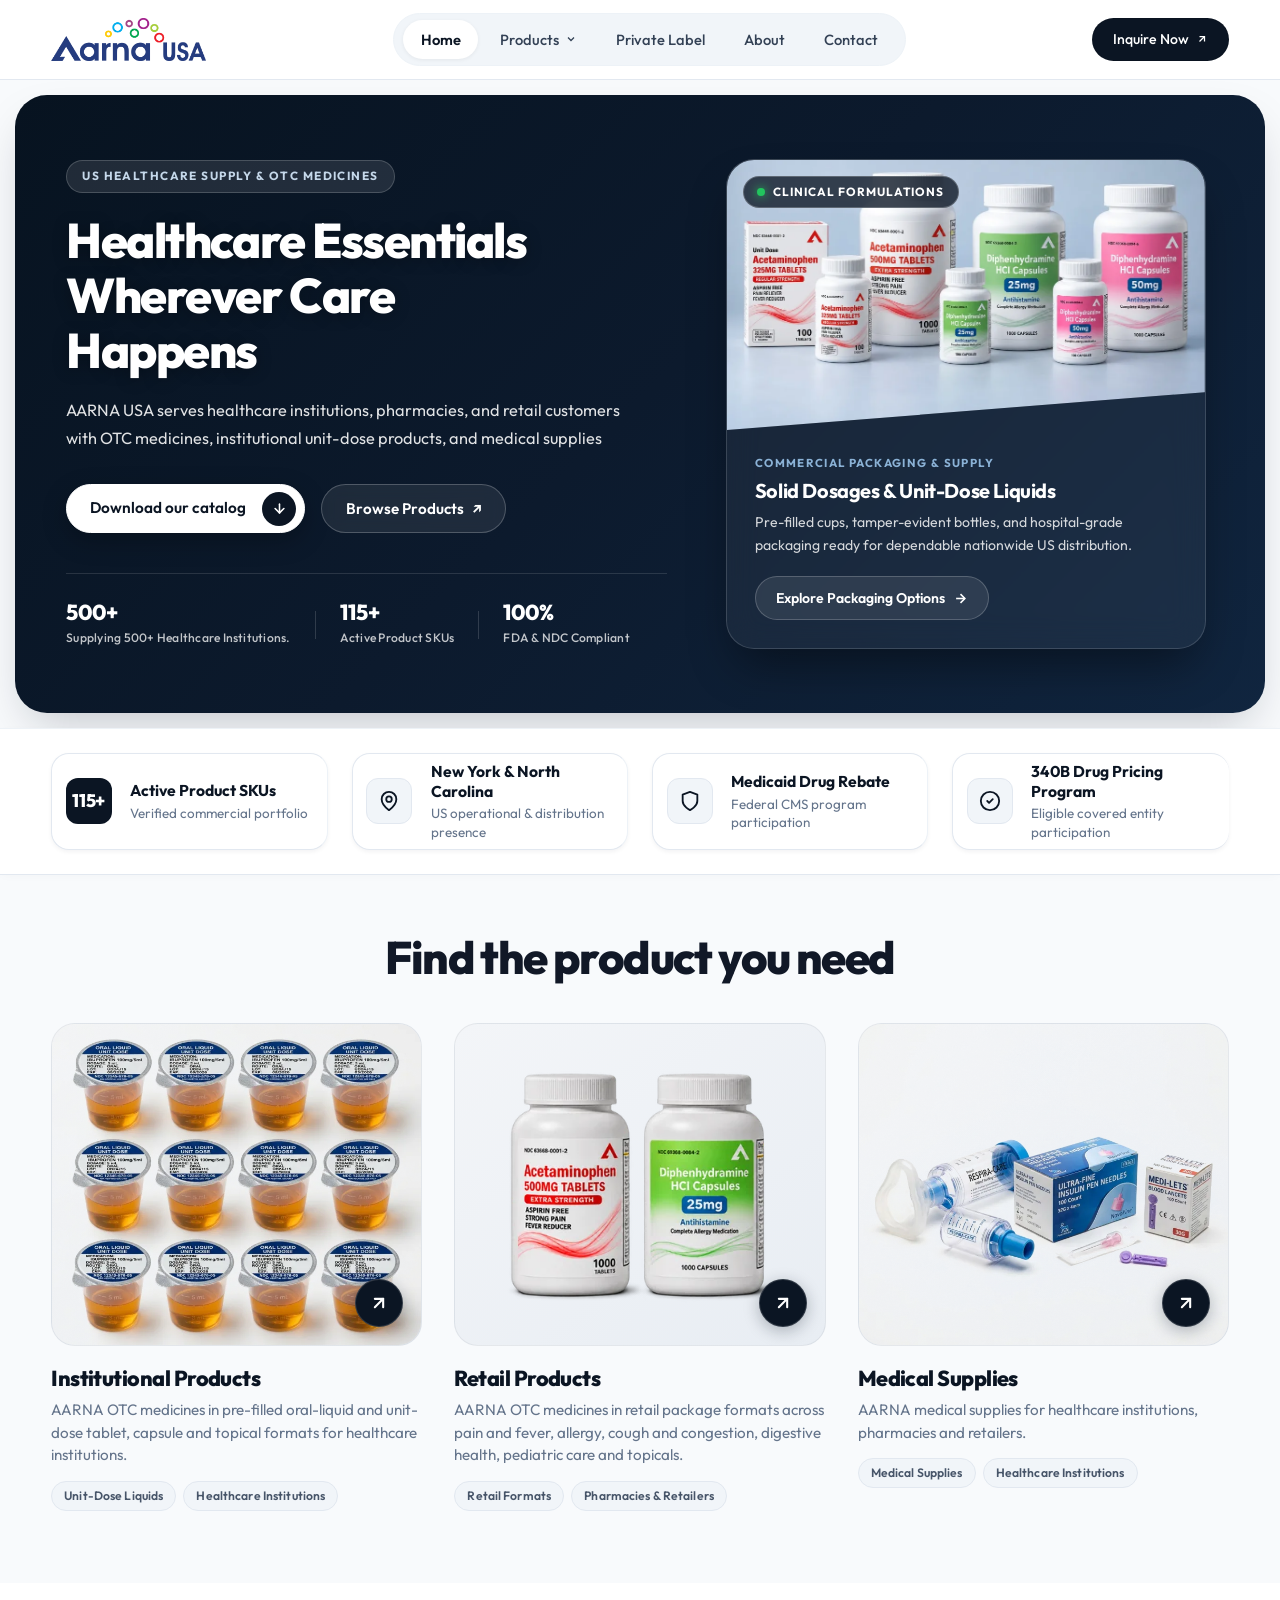
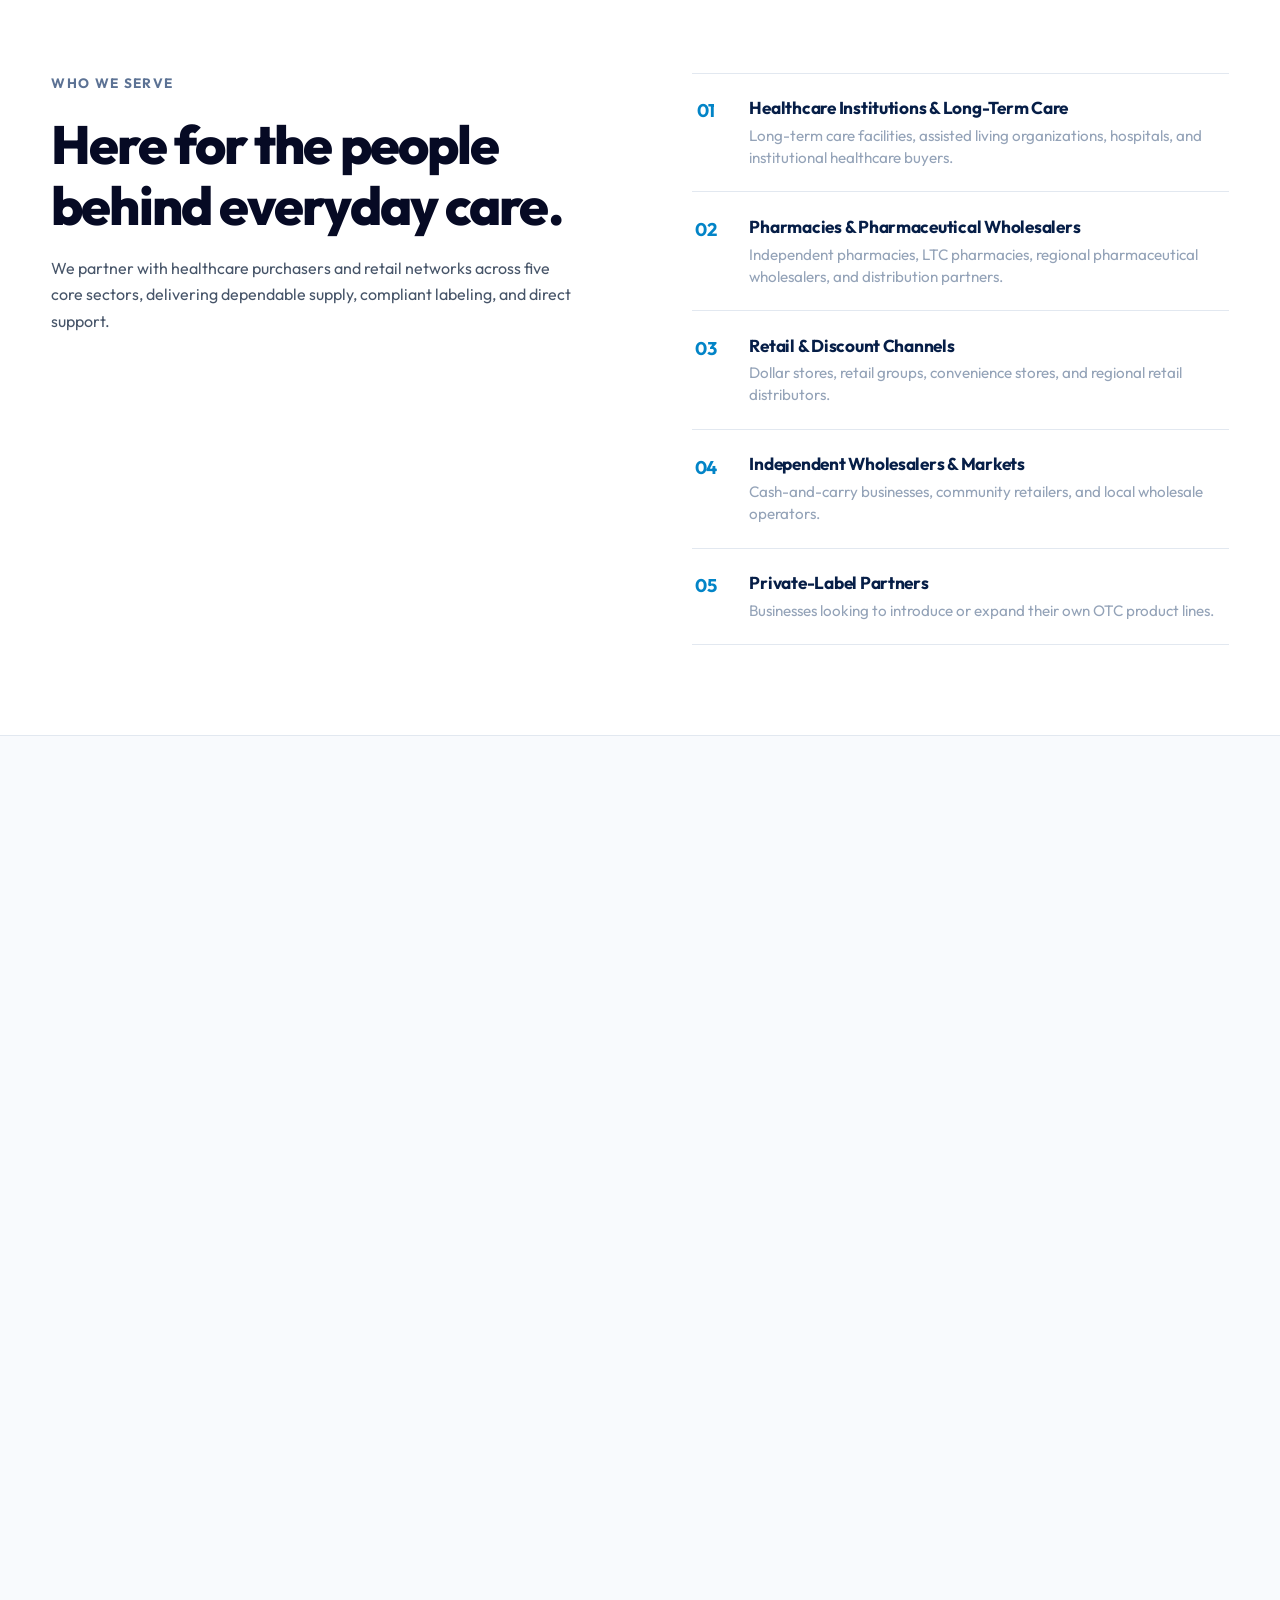
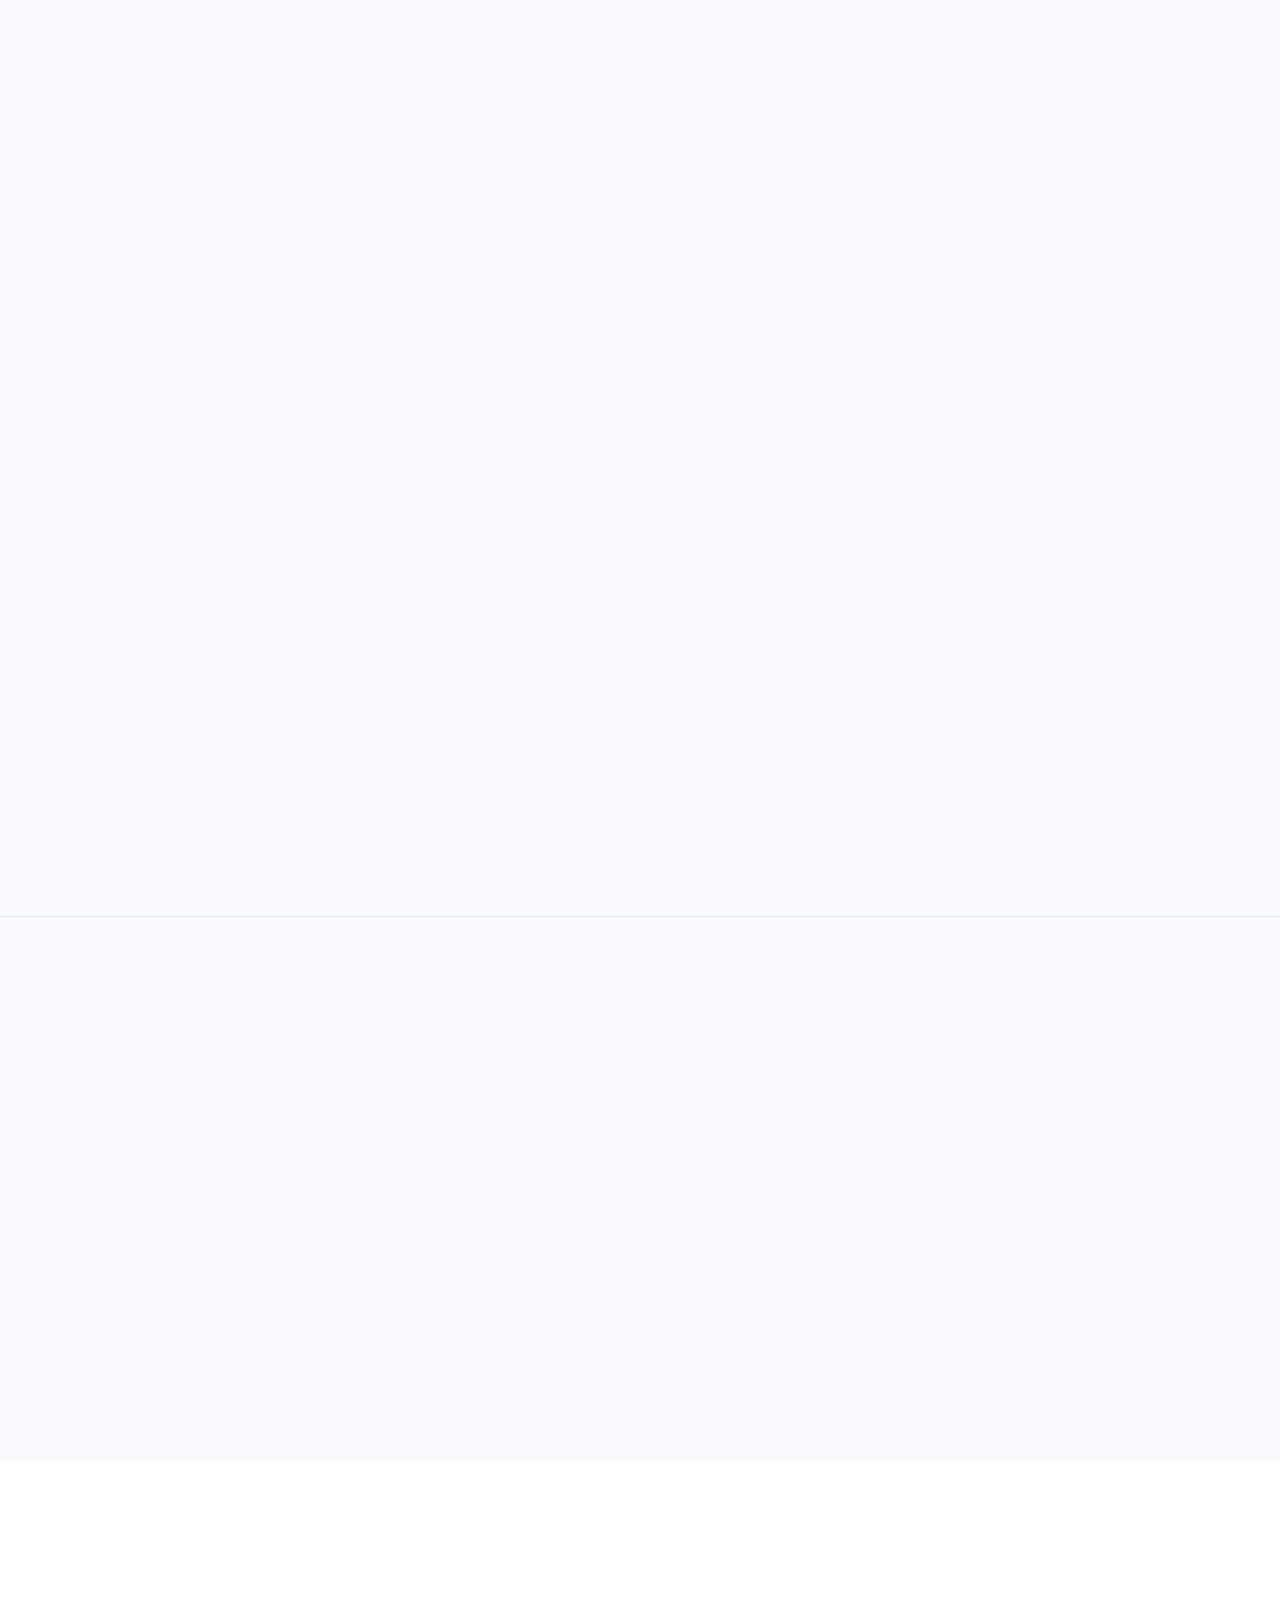
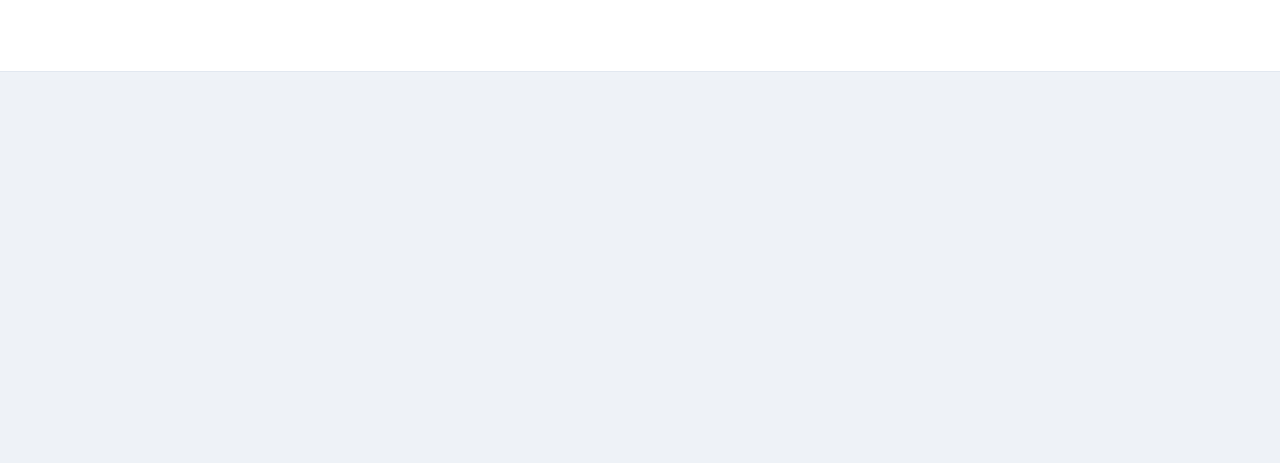
==== index.html @ 0a8e0d79 "feat: implement 2-column split hero with angled showcase card from sketch" ====
<!DOCTYPE html>
<html lang="en">

<head>
  <meta charset="UTF-8">
  <meta name="viewport" content="width=device-width, initial-scale=1.0">
  <meta name="google-site-verification" content="D4swdKigGLlGfDOEiJ1svliiiV5NtO3Yn47KmAXDhrs">
  <title>AARNA USA | OTC Medicines, Unit-Dose &amp; Medical Supplies</title>
  <meta name="description"
    content="AARNA USA supplies high-quality OTC medicines, institutional unit-dose products, and medical supplies to healthcare institutions, pharmacies, and retailers nationwide.">
  <link rel="canonical" href="https://www.aarnaus.com/">

  <!-- Open Graph / Social Sharing -->
  <meta property="og:type" content="website">
  <meta property="og:url" content="https://www.aarnaus.com/">
  <meta property="og:site_name" content="AARNA USA">
  <meta property="og:title" content="AARNA USA | OTC Medicines, Unit-Dose &amp; Medical Supplies">
  <meta property="og:description"
    content="AARNA USA supplies high-quality OTC medicines, institutional unit-dose products, and medical supplies to healthcare institutions, pharmacies, and retailers nationwide.">
  <meta property="og:image" content="https://www.aarnaus.com/assets/images/hero-tablets-bg.webp">

  <!-- Twitter Card -->
  <meta name="twitter:card" content="summary_large_image">
  <meta name="twitter:url" content="https://www.aarnaus.com/">
  <meta name="twitter:title" content="AARNA USA | OTC Medicines, Unit-Dose &amp; Medical Supplies">
  <meta name="twitter:description"
    content="AARNA USA supplies high-quality OTC medicines, institutional unit-dose products, and medical supplies to healthcare institutions, pharmacies, and retailers nationwide.">
  <meta name="twitter:image" content="https://www.aarnaus.com/assets/images/hero-tablets-bg.webp">

  <link rel="icon" type="image/png" href="assets/logos/aarna-logo-clean.png">

  <!-- Font Preconnections (Eliminates CSS @import waterfall) -->
  <link rel="preconnect" href="https://fonts.googleapis.com">
  <link rel="preconnect" href="https://fonts.gstatic.com" crossorigin>
  <link href="https://fonts.googleapis.com/css2?family=Outfit:wght@300;400;500;600;700;800&display=swap"
    rel="stylesheet">

  <link rel="preload" as="image" href="assets/images/hero-tablets-bg.webp" fetchpriority="high">
  <link rel="preload" as="image" href="assets/logos/aarna-logo-custom.webp" fetchpriority="high">
  <link rel="stylesheet" href="css/styles.css?v=4.4">

  <!-- Schema.org Organization & WebSite Structured Data -->
  <script type="application/ld+json">
  {
    "@context": "https://schema.org",
    "@graph": [
      {
        "@type": ["Organization", "MedicalBusiness"],
        "@id": "https://www.aarnaus.com/#organization",
        "name": "AARNA USA",
        "url": "https://www.aarnaus.com/",
        "logo": {
          "@type": "ImageObject",
          "url": "https://www.aarnaus.com/assets/logos/aarna-logo-custom.webp",
          "width": 130,
          "height": 44
        },
        "image": "https://www.aarnaus.com/assets/images/hero-tablets-bg.webp",
        "description": "AARNA USA supplies OTC medicines, institutional unit-dose products, and medical supplies to pharmacies, hospitals, and distributors nationwide.",
        "address": {
          "@type": "PostalAddress",
          "streetAddress": "2080 Enterprise Dr NE",
          "addressLocality": "Leland",
          "addressRegion": "NC",
          "postalCode": "28451",
          "addressCountry": "US"
        },
        "telephone": "+1-866-906-6239",
        "email": "info@aarnaus.com",
        "priceRange": "$$"
      },
      {
        "@type": "WebSite",
        "@id": "https://www.aarnaus.com/#website",
        "url": "https://www.aarnaus.com/",
        "name": "AARNA USA",
        "publisher": {
          "@id": "https://www.aarnaus.com/#organization"
        }
      }
    ]
  }
  </script>
</head>

<body>

  <!-- SITE HEADER -->
  <header class="site-header" id="site-header">
    <div class="container header-container">
      <a href="index.html" class="brand-logo" aria-label="AARNA USA Homepage">
        <img src="assets/logos/aarna-logo-custom.webp" data-cms-media="logo_main" alt="AARNA USA Logo" width="130"
          height="44">
      </a>

      <!-- Desktop Navigation -->
      <nav class="main-nav" aria-label="Main Navigation">
        <div class="nav-pill-group">
          <a href="index.html" class="nav-link active">Home</a>

          <div class="nav-dropdown-item">
            <button class="nav-link nav-dropdown-trigger" aria-haspopup="true" aria-expanded="false">
              Products
              <svg width="12" height="12" viewBox="0 0 24 24" fill="none" stroke="currentColor" stroke-width="2.5">
                <polyline points="6 9 12 15 18 9"></polyline>
              </svg>
            </button>
            <div class="nav-dropdown-menu" role="menu">
              <a href="institutional-products.html" class="dropdown-link" role="menuitem">
                <span class="dropdown-title">Institutional Products</span>
                <span class="dropdown-desc">Unit-dose oral liquids, tablets &amp; topicals</span>
              </a>
              <a href="retail-products.html" class="dropdown-link" role="menuitem">
                <span class="dropdown-title">Retail Products</span>
                <span class="dropdown-desc">OTC medicines in retail packaging</span>
              </a>
              <a href="medical-devices.html" class="dropdown-link" role="menuitem">
                <span class="dropdown-title">Medical Supplies</span>
                <span class="dropdown-desc">Spacers, needles, lancets &amp; supplies</span>
              </a>
            </div>
          </div>

          <a href="index.html#private-label-section" class="nav-link">Private Label</a>
          <a href="about.html" class="nav-link">About</a>
          <a href="contact.html" class="nav-link">Contact</a>
        </div>
      </nav>

      <!-- Header Action CTA Pill -->
      <div class="header-action-group">
        <a href="contact.html" class="btn-header-pill">
          Inquire Now
          <svg width="12" height="12" viewBox="0 0 24 24" fill="none" stroke="currentColor" stroke-width="2.5">
            <line x1="7" y1="17" x2="17" y2="7"></line>
            <polyline points="7 7 17 7 17 17"></polyline>
          </svg>
        </a>
      </div>

      <!-- Mobile Hamburger Toggle -->
      <button class="mobile-nav-toggle" aria-label="Toggle navigation menu" aria-expanded="false">
        <span class="hamburger-line"></span>
        <span class="hamburger-line"></span>
        <span class="hamburger-line"></span>
      </button>
    </div>
  </header>

  <!-- MOBILE NAVIGATION DRAWER -->
  <div class="mobile-drawer" id="mobile-drawer" aria-hidden="true">
    <div class="mobile-drawer-content">
      <a href="index.html" class="mobile-drawer-link active">Home</a>
      <a href="institutional-products.html" class="mobile-drawer-link">Institutional Products</a>
      <a href="retail-products.html" class="mobile-drawer-link">Retail Products</a>
      <a href="medical-devices.html" class="mobile-drawer-link">Medical Supplies</a>
      <a href="index.html#private-label-section" class="mobile-drawer-link">Private Label</a>
      <a href="about.html" class="mobile-drawer-link">About</a>
      <a href="contact.html" class="mobile-drawer-link">Contact</a>

      <div style="margin-top: 1.5rem; padding-top: 1rem; border-top: 1px solid var(--color-border);">
        <button class="btn btn-primary trigger-catalog-download" style="width: 100%;">
          Download Our Catalog
          <svg width="16" height="16" viewBox="0 0 24 24" fill="none" stroke="currentColor" stroke-width="2.5">
            <path d="M21 15v4a2 2 0 0 1-2 2H5a2 2 0 0 1-2-2v-4"></path>
            <polyline points="7 10 12 15 17 10"></polyline>
            <line x1="12" y1="15" x2="12" y2="3"></line>
          </svg>
        </button>
      </div>
    </div>
  </div>

  <main>
    <!-- HERO SECTION (2-Column Split Design with Angled Visual Showcase) -->
    <section class="hero-split-section" aria-labelledby="hero-heading">
      <div class="hero-split-frame">
        <div class="hero-split-grid">

          <!-- Left Column: Content & Actions -->
          <div class="hero-split-content">
            <span class="hero-eyebrow-pill">US HEALTHCARE SUPPLY &amp; OTC MEDICINES</span>

            <h1 id="hero-heading" class="hero-split-title" data-cms-key="hero_home_title">
              Healthcare Essentials<br>Wherever Care Happens
            </h1>

            <p class="hero-split-desc" data-cms-key="hero_home_desc">
              AARNA USA serves healthcare institutions, pharmacies, and retail customers with OTC medicines, institutional
              unit-dose products, and medical supplies.
            </p>

            <div class="hero-split-actions">
              <button class="hero-cta-primary trigger-catalog-download" id="hero-catalog-btn">
                <span data-cms-key="hero_catalog_btn">Download our catalog</span>
                <span class="btn-circle-badge" aria-hidden="true">
                  <svg width="15" height="15" viewBox="0 0 24 24" fill="none" stroke="currentColor" stroke-width="2.5"
                    stroke-linecap="round" stroke-linejoin="round">
                    <line x1="12" y1="5" x2="12" y2="19"></line>
                    <polyline points="19 12 12 19 5 12"></polyline>
                  </svg>
                </span>
              </button>
              <a href="#products-showcase" class="hero-cta-secondary">
                <span>Browse Products</span>
                <span class="arrow-up" aria-hidden="true">↗</span>
              </a>
            </div>

            <!-- Operational Credentials & Social Proof -->
            <div class="hero-split-credentials">
              <div class="hero-cred-item">
                <span class="hero-cred-val">500+</span>
                <span class="hero-cred-lbl" data-cms-key="hero_proof_line1">Healthcare Institutions</span>
              </div>
              <div class="hero-cred-divider" aria-hidden="true"></div>
              <div class="hero-cred-item">
                <span class="hero-cred-val">115+</span>
                <span class="hero-cred-lbl">Active Product SKUs</span>
              </div>
              <div class="hero-cred-divider" aria-hidden="true"></div>
              <div class="hero-cred-item">
                <span class="hero-cred-val">100%</span>
                <span class="hero-cred-lbl">FDA &amp; NDC Compliant</span>
              </div>
            </div>
          </div>

          <!-- Right Column: Angled Hero Image Showcase Card -->
          <div class="hero-split-media-col">
            <div class="hero-angled-card">
              <!-- Top Image with Diagonal Cut -->
              <div class="hero-angled-image-wrap">
                <img src="assets/images/bottles-solid-dosage.webp"
                  alt="AARNA OTC Medicines, Solid Dosage Bottles and Institutional Packaging"
                  class="hero-angled-img"
                  width="640" height="420"
                  loading="eager" decoding="async">
                <div class="hero-angled-badge">
                  <span class="hero-pulse-dot" aria-hidden="true"></span>
                  <span>Clinical Formulations</span>
                </div>
              </div>

              <!-- Bottom Content of the Angled Card -->
              <div class="hero-angled-card-bottom">
                <div class="hero-angled-info">
                  <span class="hero-angled-subtag">COMMERCIAL PACKAGING &amp; SUPPLY</span>
                  <h3 class="hero-angled-heading">Solid Dosages &amp; Unit-Dose Liquids</h3>
                  <p class="hero-angled-caption">
                    Pre-filled cups, tamper-evident bottles, and hospital-grade packaging ready for dependable nationwide US distribution.
                  </p>
                </div>
                <div class="hero-angled-footer">
                  <a href="#private-label-section" class="hero-angled-link">
                    <span>Explore Packaging Options</span>
                    <svg width="15" height="15" viewBox="0 0 24 24" fill="none" stroke="currentColor" stroke-width="2.5"><line x1="5" y1="12" x2="19" y2="12"></line><polyline points="12 5 19 12 12 19"></polyline></svg>
                  </a>
                </div>
              </div>
            </div>
          </div>

        </div>
      </div>
    </section>

    <!-- SECTION: HIGHLIGHTS STRIP (Verified Operational Credentials & US Presence) -->
    <section class="highlights-strip-section" aria-label="Key Operational Highlights">
      <div class="container highlights-container">
        <div class="highlights-strip-grid">

          <div class="highlight-item">
            <div class="highlight-item-badge">
              <span class="highlight-stat-num">115+</span>
            </div>
            <div class="highlight-item-content">
              <span class="highlight-title">Active Product SKUs</span>
              <span class="highlight-desc">Verified commercial portfolio</span>
            </div>
          </div>

          <div class="highlight-item">
            <div class="highlight-item-icon" aria-hidden="true">
              <svg width="22" height="22" viewBox="0 0 24 24" fill="none" stroke="currentColor" stroke-width="2"
                stroke-linecap="round" stroke-linejoin="round">
                <path d="M20 10c0 6-8 12-8 12s-8-6-8-12a8 8 0 0 1 16 0Z"></path>
                <circle cx="12" cy="10" r="3"></circle>
              </svg>
            </div>
            <div class="highlight-item-content">
              <span class="highlight-title">New York &amp; North Carolina</span>
              <span class="highlight-desc">US operational &amp; distribution presence</span>
            </div>
          </div>

          <div class="highlight-item">
            <div class="highlight-item-icon" aria-hidden="true">
              <svg width="22" height="22" viewBox="0 0 24 24" fill="none" stroke="currentColor" stroke-width="2"
                stroke-linecap="round" stroke-linejoin="round">
                <path d="M12 22s8-4 8-10V5l-8-3-8 3v7c0 6 8 10 8 10z"></path>
              </svg>
            </div>
            <div class="highlight-item-content">
              <span class="highlight-title">Medicaid Drug Rebate</span>
              <span class="highlight-desc">Federal CMS program participation</span>
            </div>
          </div>

          <div class="highlight-item">
            <div class="highlight-item-icon" aria-hidden="true">
              <svg width="22" height="22" viewBox="0 0 24 24" fill="none" stroke="currentColor" stroke-width="2"
                stroke-linecap="round" stroke-linejoin="round">
                <circle cx="12" cy="12" r="10"></circle>
                <path d="m9 12 2 2 4-4"></path>
              </svg>
            </div>
            <div class="highlight-item-content">
              <span class="highlight-title">340B Drug Pricing Program</span>
              <span class="highlight-desc">Eligible covered entity participation</span>
            </div>
          </div>

        </div>
      </div>
    </section>

    <!-- PRODUCT CARDS SECTION (Editorial Supplement Layout) -->
    <!-- PRODUCT CARDS SECTION (3 Primary Divisions) -->
    <section class="section-padding product-showcase-section" id="products-showcase" aria-labelledby="showcase-heading">
      <div class="container">
        <!-- Section Header -->
        <div class="product-showcase-header">
          <h2 id="showcase-heading" class="product-showcase-title" data-cms-key="showcase_heading">Find the product you
            need</h2>
        </div>

        <!-- 3-Column Product Grid (Photo Pods with Corner Notch) -->
        <div class="product-showcase-grid">
          <!-- Card 1: Institutional Products -->
          <article class="modern-prod-card product-showcase-item" data-category="institutional">
            <div class="product-media-card">
              <a href="institutional-products.html" class="media-card-link" aria-label="View Institutional Products">
                <img src="assets/images/card-institutional.webp" data-cms-media="card_institutional"
                  alt="Institutional Products - Pre-filled unit-dose oral liquid cups" class="media-card-img"
                  width="380" height="240" loading="lazy" decoding="async">
              </a>
              <div class="media-notch-pod">
                <a href="institutional-products.html" class="notch-circle-btn modern-arrow-btn"
                  aria-label="Explore Institutional Products">
                  <svg width="20" height="20" viewBox="0 0 24 24" fill="none" stroke="currentColor" stroke-width="2.5"
                    stroke-linecap="round" stroke-linejoin="round">
                    <line x1="7" y1="17" x2="17" y2="7"></line>
                    <polyline points="7 7 17 7 17 17"></polyline>
                  </svg>
                </a>
              </div>
            </div>
            <div class="product-content-block">
              <h3 class="product-block-title">
                <a href="institutional-products.html" class="product-block-title-link"
                  data-cms-key="card_inst_title">Institutional Products</a>
              </h3>
              <p class="product-block-desc" data-cms-key="card_inst_desc">
                AARNA OTC medicines in pre-filled oral-liquid and unit-dose tablet, capsule and topical formats for
                healthcare institutions.
              </p>
              <div class="product-block-pills">
                <span class="pill-chip" data-cms-key="card_inst_pill1">Unit-Dose Liquids</span>
                <span class="pill-chip" data-cms-key="card_inst_pill2">Hospital Care</span>
              </div>
            </div>
          </article>

          <!-- Card 2: Retail Products -->
          <article class="modern-prod-card product-showcase-item" data-category="retail">
            <div class="product-media-card">
              <a href="retail-products.html" class="media-card-link" aria-label="View Retail Products">
                <img src="assets/images/card-retail-custom.webp" data-cms-media="card_retail"
                  alt="AARNA retail OTC medicines" class="media-card-img" width="380" height="240" loading="lazy"
                  decoding="async">
              </a>
              <div class="media-notch-pod">
                <a href="retail-products.html" class="notch-circle-btn modern-arrow-btn"
                  aria-label="Explore Retail Products">
                  <svg width="20" height="20" viewBox="0 0 24 24" fill="none" stroke="currentColor" stroke-width="2.5"
                    stroke-linecap="round" stroke-linejoin="round">
                    <line x1="7" y1="17" x2="17" y2="7"></line>
                    <polyline points="7 7 17 7 17 17"></polyline>
                  </svg>
                </a>
              </div>
            </div>
            <div class="product-content-block">
              <h3 class="product-block-title">
                <a href="retail-products.html" class="product-block-title-link" data-cms-key="card_retail_title">Retail
                  Products</a>
              </h3>
              <p class="product-block-desc" data-cms-key="card_retail_desc">
                AARNA OTC medicines in retail package formats across pain and fever, allergy, cough and congestion,
                digestive health, pediatric care and topicals.
              </p>
              <div class="product-block-pills">
                <span class="pill-chip" data-cms-key="card_retail_pill1">Retail Formats</span>
                <span class="pill-chip" data-cms-key="card_retail_pill2">Pharmacies &amp; Retailers</span>
              </div>
            </div>
          </article>

          <!-- Card 3: Medical Supplies -->
          <article class="modern-prod-card product-showcase-item" data-category="medical-devices">
            <div class="product-media-card">
              <a href="medical-devices.html" class="media-card-link" aria-label="View Medical Supplies">
                <img src="assets/images/card-medical-devices.webp" data-cms-media="card_devices"
                  alt="AARNA medical supplies" class="media-card-img" width="380" height="240" loading="lazy"
                  decoding="async">
              </a>
              <div class="media-notch-pod">
                <a href="medical-devices.html" class="notch-circle-btn modern-arrow-btn"
                  aria-label="Explore Medical Supplies">
                  <svg width="20" height="20" viewBox="0 0 24 24" fill="none" stroke="currentColor" stroke-width="2.5"
                    stroke-linecap="round" stroke-linejoin="round">
                    <line x1="7" y1="17" x2="17" y2="7"></line>
                    <polyline points="7 7 17 7 17 17"></polyline>
                  </svg>
                </a>
              </div>
            </div>
            <div class="product-content-block">
              <h3 class="product-block-title">
                <a href="medical-devices.html" class="product-block-title-link"
                  data-cms-key="card_devices_title">Medical Supplies</a>
              </h3>
              <p class="product-block-desc" data-cms-key="card_devices_desc">
                AARNA medical supplies for healthcare institutions, pharmacies and retailers.
              </p>
              <div class="product-block-pills">
                <span class="pill-chip" data-cms-key="card_devices_pill1">Medical Supplies</span>
                <span class="pill-chip" data-cms-key="card_devices_pill2">Healthcare Institutions</span>
              </div>
            </div>
          </article>
        </div>
      </div>
    </section>

    <!-- SECTION 4: WHO WE SERVE -->
    <section class="section-padding who-we-serve-section" id="who-we-serve-section" aria-labelledby="serve-heading">
      <div class="container who-we-serve-container">
        <!-- Left Column: Title & Eyebrow -->
        <div class="who-we-serve-left">
          <span class="serve-eyebrow" data-cms-key="serve_eyebrow">WHO WE SERVE</span>
          <h2 id="serve-heading" class="serve-title" data-cms-key="serve_title">
            Here for the people<br>behind everyday care.
          </h2>
          <p class="serve-intro-p">
            We partner with healthcare purchasers and retail networks across five core sectors, delivering dependable
            supply, compliant labeling, and direct support.
          </p>
        </div>

        <!-- Right Column: Numbered List -->
        <div class="who-we-serve-right">
          <ul class="serve-list">
            <li class="serve-item">
              <span class="serve-num" aria-hidden="true">01</span>
              <div class="serve-content">
                <span class="serve-item-title">Healthcare Institutions &amp; Long-Term Care</span>
                <span class="serve-item-sub">Long-term care facilities, assisted living organizations, hospitals, and
                  institutional healthcare buyers.</span>
              </div>
            </li>
            <li class="serve-item">
              <span class="serve-num" aria-hidden="true">02</span>
              <div class="serve-content">
                <span class="serve-item-title">Pharmacies &amp; Pharmaceutical Wholesalers</span>
                <span class="serve-item-sub">Independent pharmacies, LTC pharmacies, regional pharmaceutical
                  wholesalers, and distribution partners.</span>
              </div>
            </li>
            <li class="serve-item">
              <span class="serve-num" aria-hidden="true">03</span>
              <div class="serve-content">
                <span class="serve-item-title">Retail &amp; Discount Channels</span>
                <span class="serve-item-sub">Dollar stores, retail groups, convenience stores, and regional retail
                  distributors.</span>
              </div>
            </li>
            <li class="serve-item">
              <span class="serve-num" aria-hidden="true">04</span>
              <div class="serve-content">
                <span class="serve-item-title">Independent Wholesalers &amp; Markets</span>
                <span class="serve-item-sub">Cash-and-carry businesses, community retailers, and local wholesale
                  operators.</span>
              </div>
            </li>
            <li class="serve-item">
              <span class="serve-num" aria-hidden="true">05</span>
              <div class="serve-content">
                <span class="serve-item-title">Private-Label Partners</span>
                <span class="serve-item-sub">Businesses looking to introduce or expand their own OTC product
                  lines.</span>
              </div>
            </li>
          </ul>
        </div>
      </div>
    </section>

    <!-- SECTION: COMMERCIAL PARTNERSHIPS & PRIVATE LABEL SHOWCASE -->
    <section class="section-padding custom-brand-showcase-section" id="private-label-section" aria-labelledby="brand-showcase-heading">
      <div class="container">
        
        <!-- Centered Header Block -->
        <div class="brand-showcase-header">
          <span class="brand-eyebrow-pill">COMMERCIAL PARTNERSHIPS &amp; CONTRACT SUPPLY</span>
          <h2 id="brand-showcase-heading" class="brand-showcase-title">
            Powering Healthcare Brands with Custom Supply &amp; Manufacturing
          </h2>
          <p class="brand-showcase-subtitle">
            We partner with healthcare institutions, pharmacies, wholesalers, and retail distributors to deliver dependable AARNA-brand wholesale supply and turnkey private-label OTC products.
          </p>
          <div class="brand-header-actions">
            <a href="contact.html?inquiry=wholesale" class="btn-brand-pill btn-brand-primary">
              <span>Become a Wholesale Partner</span>
              <svg width="15" height="15" viewBox="0 0 24 24" fill="none" stroke="currentColor" stroke-width="2.5"><line x1="5" y1="12" x2="19" y2="12"></line><polyline points="12 5 19 12 12 19"></polyline></svg>
            </a>
            <a href="contact.html?inquiry=private-label" class="btn-brand-pill btn-brand-secondary">
              <span>Explore Private-Label</span>
              <svg width="15" height="15" viewBox="0 0 24 24" fill="none" stroke="currentColor" stroke-width="2.5"><line x1="5" y1="12" x2="19" y2="12"></line><polyline points="12 5 19 12 12 19"></polyline></svg>
            </a>
          </div>
        </div>

        <!-- 5 Aligned Capability Tiles -->
        <div class="brand-tiles-grid">
          <div class="brand-tile-card">
            <div class="brand-tile-icon" aria-hidden="true">
              <svg width="22" height="22" viewBox="0 0 24 24" fill="none" stroke="currentColor" stroke-width="2"><path d="M10 2v7.31L4.69 19.3A2 2 0 0 0 6.42 22h11.16a2 2 0 0 0 1.73-2.7L14 9.31V2"></path><line x1="8.5" y1="2" x2="15.5" y2="2"></line></svg>
            </div>
            <h3 class="brand-tile-title">Clinical Formulations</h3>
            <p class="brand-tile-desc">Unit-dose liquids, solid dosage, pediatric supplements, and topical care.</p>
          </div>

          <div class="brand-tile-card">
            <div class="brand-tile-icon" aria-hidden="true">
              <svg width="22" height="22" viewBox="0 0 24 24" fill="none" stroke="currentColor" stroke-width="2"><path d="M21 16V8a2 2 0 0 0-1-1.73l-7-4a2 2 0 0 0-2 0l-7 4A2 2 0 0 0 3 8v8a2 2 0 0 0 1 1.73l7 4a2 2 0 0 0 2 0l7-4A2 2 0 0 0 21 16z"></path><polyline points="3.27 6.96 12 12.01 20.73 6.96"></polyline><line x1="12" y1="22.08" x2="12" y2="12"></line></svg>
            </div>
            <h3 class="brand-tile-title">Custom Packaging</h3>
            <p class="brand-tile-desc">Bottles, unit-dose cups, blister packaging, cartons, and tailored design.</p>
          </div>

          <div class="brand-tile-card">
            <div class="brand-tile-icon" aria-hidden="true">
              <svg width="22" height="22" viewBox="0 0 24 24" fill="none" stroke="currentColor" stroke-width="2"><path d="M12 22s8-4 8-10V5l-8-3-8 3v7c0 6 8 10 8 10z"></path></svg>
            </div>
            <h3 class="brand-tile-title">FDA &amp; NDC Compliance</h3>
            <p class="brand-tile-desc">Labeler code setup, compliant labeling, and regulatory market access.</p>
          </div>

          <div class="brand-tile-card">
            <div class="brand-tile-icon" aria-hidden="true">
              <svg width="22" height="22" viewBox="0 0 24 24" fill="none" stroke="currentColor" stroke-width="2"><circle cx="12" cy="12" r="10"></circle><path d="m16 10-4 4-2-2"></path></svg>
            </div>
            <h3 class="brand-tile-title">Volume Wholesale Pricing</h3>
            <p class="brand-tile-desc">Competitive commercial pricing for regional distributors, pharmacies, and LTC.</p>
          </div>

          <div class="brand-tile-card">
            <div class="brand-tile-icon" aria-hidden="true">
              <svg width="22" height="22" viewBox="0 0 24 24" fill="none" stroke="currentColor" stroke-width="2"><rect x="1" y="3" width="15" height="13"></rect><polygon points="16 8 20 8 23 11 23 16 16 16 16 8"></polygon><circle cx="5.5" cy="18.5" r="2.5"></circle><circle cx="18.5" cy="18.5" r="2.5"></circle></svg>
            </div>
            <h3 class="brand-tile-title">Rapid US Fulfillment</h3>
            <p class="brand-tile-desc">Fast turnaround and dependable nationwide shipping from NC and NY.</p>
          </div>
        </div>

        <!-- Aligned Dual Partnership Tracks: Wholesale Distribution & Private-Label Contract -->
        <div class="brand-tracks-grid">
          
          <!-- Track 1: Wholesale & Distribution -->
          <div class="brand-track-card">
            <div class="brand-track-header">
              <span class="brand-track-badge">WHOLESALE &amp; DISTRIBUTION</span>
              <h3 class="brand-track-title">Grow Your Business With AARNA USA</h3>
            </div>
            <p class="brand-track-desc">
              Expand your portfolio with AARNA-brand OTC medicines, institutional products, and healthcare supplies. We work with pharmacies, wholesalers, healthcare organizations, and retail distribution partners to explore product and supply opportunities.
            </p>
            <div class="brand-track-tags">
              <span class="brand-track-pill">Regional Distribution</span>
              <span class="brand-track-pill">Institutional Supply</span>
              <span class="brand-track-pill">Volume Pricing</span>
            </div>
            <div class="brand-track-footer">
              <a href="contact.html?inquiry=wholesale" class="brand-track-cta">
                <span>Become a Distribution Partner</span>
                <svg width="15" height="15" viewBox="0 0 24 24" fill="none" stroke="currentColor" stroke-width="2.5"><line x1="5" y1="12" x2="19" y2="12"></line><polyline points="12 5 19 12 12 19"></polyline></svg>
              </a>
            </div>
          </div>

          <!-- Track 2: Private-Label & Contract -->
          <div class="brand-track-card">
            <div class="brand-track-header">
              <span class="brand-track-badge">PRIVATE-LABEL &amp; CONTRACT</span>
              <h3 class="brand-track-title">Your Brand. Our Manufacturing Network.</h3>
            </div>
            <p class="brand-track-desc">
              Looking to launch or expand an OTC product line? AARNA USA works with manufacturing and packaging partners to explore private-label OTC products for the US market, including product sourcing, packaging options, and project coordination.
            </p>
            <div class="brand-track-tags">
              <span class="brand-track-pill">Oral Liquids &amp; Solids</span>
              <span class="brand-track-pill">Custom Packaging</span>
              <span class="brand-track-pill">FDA Regulatory Guidance</span>
            </div>
            <div class="brand-track-footer">
              <a href="contact.html?inquiry=private-label" class="brand-track-cta">
                <span>Explore Private-Label Opportunities</span>
                <svg width="15" height="15" viewBox="0 0 24 24" fill="none" stroke="currentColor" stroke-width="2.5"><line x1="5" y1="12" x2="19" y2="12"></line><polyline points="12 5 19 12 12 19"></polyline></svg>
              </a>
            </div>
          </div>

        </div>

        <!-- Centerpiece Product Stage ("Imagine your brand here") -->
        <div class="brand-centerpiece-stage">
          <div class="brand-arc-line" aria-hidden="true"></div>
          
          <div class="brand-mockup-wrapper">
            <img src="assets/images/private-label-blue-card.webp" alt="Your Brand OTC Pharmaceutical Packaging Solutions" class="brand-mockup-img" width="520" height="360" loading="lazy" decoding="async">
          </div>

          <div class="brand-imagine-footer">
            <h3 class="brand-imagine-heading">Imagine your brand here</h3>
            <p class="brand-imagine-desc">
              Looking to launch or expand an OTC product line? AARNA USA coordinates product sourcing, packaging options, and commercial delivery tailored to your brand.
            </p>
          </div>
        </div>

      </div>
    </section>

    <!-- SECTION 5: PURCHASING CHANNELS AND PARTNERS -->
    <section class="section-padding partners-section" aria-labelledby="partners-heading">
      <div class="container">
        <div class="partners-header">
          <span class="partners-pill-badge" data-cms-key="partners_badge">PURCHASING CHANNELS &amp; PARTNERS</span>
          <h2 id="partners-heading" class="partners-main-heading" data-cms-key="partners_title">
            Purchasing Channels and Partners
          </h2>
          <p class="partners-subtitle" data-cms-key="partners_subtitle">
            AARNA USA works with distributors, Group Purchasing Organizations and other purchasing channels to help
            healthcare customers locate and order products.
          </p>
        </div>

        <div class="partners-cards-grid">
          <div class="partner-card-box" title="Cencora Healthcare Distribution Partner">
            <img src="assets/logos/logo-cencora-ref.png" data-cms-media="partner_cencora" alt="Cencora Logo" width="160"
              height="48" loading="lazy" decoding="async">
          </div>
          <div class="partner-card-box" title="Cardinal Health Distribution Partner">
            <img src="assets/logos/logo-cardinal-ref.png" data-cms-media="partner_cardinal" alt="Cardinal Health Logo"
              width="160" height="48" loading="lazy" decoding="async">
          </div>
          <div class="partner-card-box" title="McKesson Healthcare Partner">
            <img src="assets/logos/logo-mckesson-ref.png" data-cms-media="partner_mckesson" alt="McKesson Logo"
              width="160" height="48" loading="lazy" decoding="async">
          </div>
          <div class="partner-card-box" title="Medline Healthcare Supplies Partner">
            <img src="assets/logos/logo-medline-ref.png" data-cms-media="partner_medline" alt="Medline Logo" width="160"
              height="48" loading="lazy" decoding="async">
          </div>
        </div>
      </div>
    </section>

    <!-- SECTION 6: PRODUCT DETAILS CTA (After Purchasing Channels and Partners) -->
    <section class="product-details-cta-section" aria-labelledby="details-heading">
      <div class="container">
        <div class="product-details-banner">
          <div class="details-banner-text">
            <h2 id="details-heading" class="details-banner-title" data-cms-key="catalog_cta_title">Need product details?
            </h2>
            <p class="details-banner-subtitle" data-cms-key="catalog_cta_desc">Explore the AARNA catalog or discuss your
              requirements.</p>
          </div>
          <div class="details-banner-actions">
            <button class="link-details-catalog trigger-catalog-download">
              <span data-cms-key="catalog_cta_btn">View Catalog</span>
              <span class="action-arrow">→</span>
            </button>
            <a href="contact.html" class="btn-details-contact">
              <span>Contact AARNA USA</span>
              <span class="action-arrow">→</span>
            </a>
          </div>
        </div>
      </div>
    </section>
  </main>

  <!-- SITE FOOTER -->
  <footer class="site-footer">
    <div class="container">
      <div class="footer-top-grid">
        <!-- Col 1: Brand Info -->
        <div class="footer-brand">
          <a href="index.html" class="footer-logo">
            <img src="assets/logos/aarna-logo-custom.webp" data-cms-media="logo_main" alt="AARNA USA Logo" width="130"
              height="48">
          </a>
          <span class="footer-tagline" data-cms-key="company_tagline">Reliable products for better care</span>
          <p class="footer-desc" data-cms-key="footer_desc">AARNA USA supplies OTC medicines and medical supplies to
            healthcare institutions, pharmacies and retailers. Institutional unit-dose formats are available for
            selected OTC medicines.</p>
        </div>

        <!-- Col 2: Company Links -->
        <div class="footer-column">
          <h4>Company</h4>
          <ul class="footer-links-list">
            <li><a href="index.html" class="footer-link">Home</a></li>
            <li><a href="about.html" class="footer-link">About Us</a></li>
            <li><a href="index.html#private-label-section" class="footer-link">Private Label</a></li>
            <li><a href="contact.html" class="footer-link">Contact</a></li>
          </ul>
        </div>

        <!-- Col 3: Products Links -->
        <div class="footer-column">
          <h4>Products</h4>
          <ul class="footer-links-list">
            <li><a href="institutional-products.html" class="footer-link">Institutional Products</a></li>
            <li><a href="retail-products.html" class="footer-link">Retail Products</a></li>
            <li><a href="medical-devices.html" class="footer-link">Medical Supplies</a></li>
          </ul>
        </div>

        <!-- Col 4: Get in Touch -->
        <div class="footer-column">
          <h4>Get in Touch</h4>
          <div class="footer-contact-info">
            <p data-cms-key="contact_address_line1">2080 Enterprise Dr NE<br>Leland, NC 28451</p>
            <p><a href="tel:8669066239" data-cms-key="contact_phone">(866) 906-6239</a></p>
            <p><a href="mailto:info@aarnaus.com" data-cms-key="contact_email">info@aarnaus.com</a></p>
          </div>
          <button class="footer-catalog-btn trigger-catalog-download">
            <span>Download our catalog</span>
            <svg width="18" height="18" viewBox="0 0 24 24" fill="none" stroke="currentColor" stroke-width="2">
              <circle cx="12" cy="12" r="10"></circle>
              <polyline points="12 16 16 12 12 8"></polyline>
              <line x1="8" y1="12" x2="16" y2="12"></line>
            </svg>
          </button>
        </div>
      </div>

      <div class="footer-bottom-bar">
        <span>© 2026 AARNA USA. All rights reserved.</span>
        <div class="footer-bottom-right">
          <a href="admin.html" rel="nofollow" class="footer-staff-access" aria-label="Staff Portal Access"
            title="Staff Portal Access">
            <svg width="12" height="12" viewBox="0 0 24 24" fill="none" stroke="currentColor" stroke-width="2">
              <rect x="3" y="11" width="18" height="11" rx="2" ry="2"></rect>
              <path d="M7 11V7a5 5 0 0 1 10 0v4"></path>
            </svg>
            Staff Login
          </a>
        </div>
      </div>
    </div>
  </footer>

  <script src="scripts/products-data.js?v=3.2"></script>
  <script src="scripts/store.js?v=3.2"></script>
  <script src="scripts/app.js?v=3.2"></script>
</body>

</html>
---- css/styles.css ----
/* ==========================================================================
   AARNA PHARMACEUTICALS & HEALTHCARE - MASTER STYLESHEET
   Clean, Premium, High-Precision Healthcare UI
   Responsive across Mobile, Tablet, Laptop, and Ultra-wide screens
   ========================================================================== */

/* Google Fonts Outfit preconnected and loaded asynchronously in HTML <head> for zero-waterfall performance */

/* --- CSS VARIABLES & DESIGN TOKENS --- */
:root {
  --font-serif: 'Outfit', -apple-system, BlinkMacSystemFont, "Segoe UI", Roboto, sans-serif;
  /* Brand Palettes */
  --color-primary: #0b1523;
  --color-primary-dark: #050b14;
  --color-primary-light: #163e63;
  --color-primary-subtle: #e9f0f8;
  
  --color-accent-blue: #0b1523;
  --color-accent-blue-hover: #050b14;
  --color-accent-blue-subtle: #eff5ff;
  --color-accent-cyan: #0284c7;
  --color-accent-emerald: #059669;
  
  /* Surfaces & Backgrounds */
  --color-bg-body: #f8fafc;
  --color-bg-card: #ffffff;
  --color-bg-card-hover: #ffffff;
  --color-bg-subtle: #f1f5f9;
  --color-bg-alt: #f3f6fb;
  --color-bg-footer: #eef2f7;
  --color-bg-table-header: #0b1523;
  --color-bg-table-stripe: #f8fafc;
  
  /* Typography Colors */
  --color-text-main: #0f172a;
  --color-text-body: #334155;
  --color-text-muted: #64748b;
  --color-text-light: #94a3b8;
  --color-text-on-dark: #ffffff;
  
  /* Borders & Dividers */
  --color-border: #e2e8f0;
  --color-border-subtle: #edf2f7;
  --color-border-hover: #cbd5e1;
  --color-border-focus: #0b1523;
  
  /* Typography Scale - Unified Outfit across headings, subtext, and buttons */
  --font-heading: 'Outfit', -apple-system, BlinkMacSystemFont, "Segoe UI", Roboto, sans-serif;
  --font-body: 'Outfit', -apple-system, BlinkMacSystemFont, "Segoe UI", Roboto, sans-serif;
  
  /* Shadows */
  --shadow-xs: 0 1px 2px rgba(15, 23, 42, 0.04);
  --shadow-sm: 0 2px 4px rgba(15, 23, 42, 0.05);
  --shadow-md: 0 6px 12px -2px rgba(15, 23, 42, 0.06), 0 3px 6px -2px rgba(15, 23, 42, 0.04);
  --shadow-lg: 0 14px 24px -4px rgba(15, 23, 42, 0.08), 0 6px 12px -4px rgba(15, 23, 42, 0.04);
  --shadow-xl: 0 24px 38px -6px rgba(15, 23, 42, 0.12), 0 12px 18px -6px rgba(15, 23, 42, 0.06);
  --shadow-dropdown: 0 20px 30px -10px rgba(14, 42, 71, 0.15), 0 0 1px 1px rgba(14, 42, 71, 0.05);
  
  /* Radii */
  --radius-xs: 4px;
  --radius-sm: 8px;
  --radius-md: 12px;
  --radius-lg: 18px;
  --radius-xl: 26px;
  --radius-full: 9999px;
  
  /* Transitions */
  --transition-fast: 150ms cubic-bezier(0.16, 1, 0.3, 1);
  --transition-base: 250ms cubic-bezier(0.16, 1, 0.3, 1);
  --transition-spring: 350ms cubic-bezier(0.34, 1.56, 0.64, 1);
  
  /* Layout constraints - full width, no max-width restriction */
  --container-max: 100%;
  --container-wide: 100%;
  --header-height: 80px;
}

/* --- RESET & GLOBAL STYLES --- */
*, *::before, *::after {
  box-sizing: border-box;
  margin: 0;
  padding: 0;
}

html {
  font-size: 16px;
  -webkit-font-smoothing: antialiased;
  -moz-osx-font-smoothing: grayscale;
}

@media (prefers-reduced-motion: no-preference) {
  :root:has(:target) {
    scroll-behavior: smooth;
  }
}

body {
  font-family: var(--font-body);
  color: var(--color-text-main);
  background-color: var(--color-bg-body);
  line-height: 1.6;
  min-height: 100vh;
  display: flex;
  flex-direction: column;
  overflow-x: hidden;
  width: 100%;
}

img, picture, svg, video {
  display: block;
  max-width: 100%;
  height: auto;
}

a {
  color: inherit;
  text-decoration: none;
  transition: color var(--transition-fast);
}

button, input, textarea, select {
  font: inherit;
  color: inherit;
}

button {
  cursor: pointer;
  background: none;
  border: none;
}

ul, ol {
  list-style: none;
}

/* --- ACCESSIBLE CONTAINER (Full Width, No Max-Width Restriction) --- */
.container {
  width: 100%;
  max-width: none;
  margin-left: auto;
  margin-right: auto;
  padding-left: clamp(1.25rem, 4vw, 4.5rem);
  padding-right: clamp(1.25rem, 4vw, 4.5rem);
  box-sizing: border-box;
}

.container-wide {
  width: 100%;
  max-width: none;
  margin-left: auto;
  margin-right: auto;
  padding-left: clamp(1.25rem, 4vw, 4.5rem);
  padding-right: clamp(1.25rem, 4vw, 4.5rem);
  box-sizing: border-box;
}

/* --- TYPOGRAPHY UTILITIES --- */
h1, h2, h3, h4, h5, h6 {
  font-family: var(--font-heading);
  color: var(--color-primary);
  font-weight: 700;
  line-height: 1.2;
  letter-spacing: -0.02em;
  overflow-wrap: break-word;
  word-wrap: break-word;
}

.text-gradient {
  background: linear-gradient(135deg, var(--color-primary) 0%, var(--color-accent-blue) 100%);
  -webkit-background-clip: text;
  -webkit-text-fill-color: transparent;
}

.badge-tag {
  display: inline-flex;
  align-items: center;
  gap: 0.5rem;
  padding: 0.35rem 0.85rem;
  font-size: 0.75rem;
  font-weight: 700;
  letter-spacing: 0.08em;
  text-transform: uppercase;
  color: var(--color-accent-blue);
  background-color: var(--color-accent-blue-subtle);
  border-radius: var(--radius-full);
  margin-bottom: 0.85rem;
  border: 1px solid rgba(29, 99, 255, 0.15);
}

/* --- BUTTONS --- */
.btn {
  display: inline-flex;
  align-items: center;
  justify-content: center;
  gap: 0.6rem;
  padding: 0.75rem 1.4rem;
  border-radius: var(--radius-full);
  font-family: var(--font-heading);
  font-size: 0.95rem;
  font-weight: 600;
  line-height: 1;
  transition: all var(--transition-base);
  text-decoration: none;
  white-space: nowrap;
}

.btn:active {
  transform: scale(0.98);
}

.btn-primary {
  background-color: #0b1523;
  color: #ffffff;
  box-shadow: 0 4px 14px rgba(11, 21, 35, 0.25);
}

.btn-primary:hover {
  background-color: #050b14;
  box-shadow: 0 6px 18px rgba(11, 21, 35, 0.35);
  transform: translateY(-1px);
}

.btn-secondary {
  background-color: #ffffff;
  color: #0b1523;
  border: 1px solid var(--color-border);
  box-shadow: var(--shadow-sm);
}

.btn-secondary:hover {
  background-color: var(--color-bg-subtle);
  border-color: var(--color-border-hover);
  transform: translateY(-1px);
}

.btn-white {
  background-color: #ffffff;
  color: #0b1523;
  box-shadow: 0 6px 20px rgba(0, 0, 0, 0.12);
}

.btn-white:hover {
  background-color: #f8fafc;
  transform: translateY(-1px);
}

.btn-dark {
  background-color: #0b1523;
  color: #ffffff;
}

.btn-dark:hover {
  background-color: #050b14;
  transform: translateY(-1px);
}

.btn-icon-circle {
  width: 28px;
  height: 28px;
  border-radius: 50%;
  background-color: rgba(255, 255, 255, 0.2);
  display: inline-flex;
  align-items: center;
  justify-content: center;
  transition: transform var(--transition-fast);
}

.btn:hover .btn-icon-circle {
  transform: translateX(2px);
}

/* ==========================================================================
   NAVIGATION BAR
   ========================================================================== */
.site-header {
  position: sticky;
  top: 0;
  z-index: 1000;
  height: var(--header-height);
  background-color: rgba(255, 255, 255, 0.94);
  backdrop-filter: blur(14px);
  -webkit-backdrop-filter: blur(14px);
  border-bottom: 1px solid var(--color-border);
  transform: translateZ(0);
  will-change: box-shadow, background-color;
  transition: box-shadow 0.2s ease, background-color 0.2s ease, border-color 0.2s ease;
}

.site-header.scrolled {
  box-shadow: var(--shadow-md);
  background-color: rgba(255, 255, 255, 0.98);
}

.header-container {
  display: flex;
  align-items: center;
  justify-content: space-between;
  height: 100%;
}

.brand-logo {
  display: flex;
  align-items: center;
  gap: 0.6rem;
  text-decoration: none;
}

.brand-logo img {
  height: 44px;
  width: auto;
  object-fit: contain;
  transition: transform var(--transition-fast);
}

.brand-logo:hover img {
  transform: scale(1.02);
}

/* Nav Menu Container */
.main-nav {
  display: flex;
  align-items: center;
}

.nav-pill-group {
  display: flex;
  align-items: center;
  background-color: #f1f5f9;
  padding: 0.35rem 0.6rem;
  border-radius: var(--radius-full);
  gap: 0.25rem;
  border: 1px solid var(--color-border-subtle);
}

.nav-link {
  display: inline-flex;
  align-items: center;
  gap: 0.35rem;
  padding: 0.5rem 1.1rem;
  font-size: 0.92rem;
  font-weight: 500;
  color: var(--color-text-body);
  border-radius: var(--radius-full);
  transition: all var(--transition-fast);
  position: relative;
}

.nav-link:hover {
  color: var(--color-primary);
  background-color: rgba(255, 255, 255, 0.7);
}

.nav-link.active {
  color: var(--color-primary);
  background-color: #ffffff;
  font-weight: 600;
  box-shadow: 0 1px 4px rgba(0, 0, 0, 0.06);
}

/* Dropdown Menu */
.nav-dropdown-item {
  position: relative;
}

.nav-dropdown-trigger {
  cursor: pointer;
}

.nav-dropdown-menu {
  position: absolute;
  top: calc(100% + 12px);
  left: 50%;
  transform: translateX(-50%) translateY(10px);
  background-color: #ffffff;
  border: 1px solid var(--color-border);
  border-radius: var(--radius-md);
  box-shadow: var(--shadow-dropdown);
  padding: 0.6rem;
  min-width: 260px;
  opacity: 0;
  pointer-events: none;
  visibility: hidden;
  transition: all var(--transition-base);
  z-index: 1050;
}

.nav-dropdown-item:hover .nav-dropdown-menu,
.nav-dropdown-item:focus-within .nav-dropdown-menu,
.nav-dropdown-menu.show {
  opacity: 1;
  pointer-events: auto;
  visibility: visible;
  transform: translateX(-50%) translateY(0);
}

.dropdown-link {
  display: flex;
  flex-direction: column;
  padding: 0.65rem 0.9rem;
  border-radius: var(--radius-sm);
  transition: all var(--transition-fast);
}

.dropdown-link:hover {
  background-color: var(--color-bg-subtle);
}

.dropdown-title {
  font-size: 0.92rem;
  font-weight: 600;
  color: var(--color-primary);
}

.dropdown-desc {
  font-size: 0.78rem;
  color: var(--color-text-muted);
}

/* Header Action Pill Button */
.header-action-group {
  display: flex;
  align-items: center;
}

.btn-header-pill {
  display: inline-flex;
  align-items: center;
  gap: 0.4rem;
  background-color: #0b1523;
  color: #ffffff;
  padding: 0.55rem 1.25rem;
  border-radius: var(--radius-full);
  font-size: 0.88rem;
  font-weight: 500;
  transition: all var(--transition-fast);
  text-decoration: none;
  border: 1px solid rgba(0, 0, 0, 0.08);
}

.btn-header-pill:hover {
  background-color: #000000;
  color: #ffffff;
  transform: translateY(-1px);
  box-shadow: 0 4px 12px rgba(0, 0, 0, 0.15);
}

.btn-header-pill svg {
  transition: transform var(--transition-fast);
}

.btn-header-pill:hover svg {
  transform: translate(2px, -2px);
}

/* Mobile Hamburger */
.mobile-nav-toggle {
  display: none;
  flex-direction: column;
  justify-content: center;
  align-items: center;
  gap: 5px;
  width: 44px;
  height: 44px;
  border-radius: var(--radius-sm);
  background-color: var(--color-bg-subtle);
}

.hamburger-line {
  width: 22px;
  height: 2px;
  background-color: var(--color-primary);
  border-radius: 2px;
  transition: all var(--transition-base);
}

.mobile-nav-toggle.open .hamburger-line:nth-child(1) {
  transform: translateY(7px) rotate(45deg);
}

.mobile-nav-toggle.open .hamburger-line:nth-child(2) {
  opacity: 0;
}

.mobile-nav-toggle.open .hamburger-line:nth-child(3) {
  transform: translateY(-7px) rotate(-45deg);
}

/* Mobile Drawer */
.mobile-drawer {
  position: fixed;
  top: var(--header-height);
  left: 0;
  right: 0;
  bottom: 0;
  background-color: rgba(15, 23, 42, 0.4);
  backdrop-filter: blur(8px);
  -webkit-backdrop-filter: blur(8px);
  z-index: 999;
  opacity: 0;
  pointer-events: none;
  visibility: hidden;
  transition: all var(--transition-base);
}

.mobile-drawer.open {
  opacity: 1;
  pointer-events: auto;
  visibility: visible;
}

.mobile-drawer-content {
  background-color: #ffffff;
  padding: 1.5rem;
  border-bottom: 1px solid var(--color-border);
  box-shadow: var(--shadow-xl);
  display: flex;
  flex-direction: column;
  gap: 0.5rem;
  max-height: calc(100vh - var(--header-height));
  overflow-y: auto;
}

.mobile-drawer-link {
  display: flex;
  align-items: center;
  justify-content: space-between;
  padding: 0.85rem 1rem;
  font-size: 1.05rem;
  font-weight: 600;
  color: var(--color-primary);
  border-radius: var(--radius-md);
  transition: background-color var(--transition-fast);
}

.mobile-drawer-link:hover,
.mobile-drawer-link.active {
  background-color: var(--color-bg-subtle);
  color: var(--color-accent-blue);
}

.mobile-submenu {
  padding-left: 1rem;
  display: flex;
  flex-direction: column;
  gap: 0.35rem;
  border-left: 2px solid var(--color-border);
  margin-left: 1rem;
  margin-top: 0.25rem;
  margin-bottom: 0.5rem;
}

/* ==========================================================================
   2-COLUMN SPLIT HERO SECTION WITH ANGLED SHOWCASE CARD (Hand-Drawn Sketch Layout)
   ========================================================================== */
.hero-split-section {
  padding: 15px;
  width: 100%;
  box-sizing: border-box;
}

.hero-split-frame {
  position: relative;
  min-height: 580px;
  border-radius: 32px;
  overflow: hidden;
  background: linear-gradient(135deg, #071320 0%, #0c1a2d 50%, #10253f 100%);
  padding: clamp(3rem, 5vw, 4.5rem) clamp(1.5rem, 4vw, 3.5rem);
  box-shadow: 0 20px 48px -15px rgba(11, 21, 35, 0.25), 0 0 0 1px rgba(255, 255, 255, 0.08);
}

.hero-split-grid {
  display: grid;
  grid-template-columns: 1.15fr 0.95fr;
  gap: clamp(2rem, 4vw, 4rem);
  align-items: center;
  position: relative;
  z-index: 2;
}

/* Left Content Column */
.hero-split-content {
  display: flex;
  flex-direction: column;
  align-items: flex-start;
}

.hero-eyebrow-pill {
  display: inline-block;
  background-color: rgba(255, 255, 255, 0.1);
  color: #c5d8ea;
  border: 1px solid rgba(255, 255, 255, 0.18);
  font-family: var(--font-heading);
  font-size: 0.74rem;
  font-weight: 700;
  letter-spacing: 0.12em;
  text-transform: uppercase;
  padding: 0.35rem 0.95rem;
  border-radius: 9999px;
  margin-bottom: 1.25rem;
}

.hero-split-title {
  font-family: var(--font-heading);
  font-size: clamp(2.3rem, 3.8vw, 3.6rem);
  font-weight: 800;
  line-height: 1.14;
  color: #ffffff;
  letter-spacing: -0.03em;
  margin: 0 0 1.15rem 0;
  text-shadow: 0 2px 16px rgba(0, 0, 0, 0.3);
}

.hero-split-desc {
  font-size: clamp(1.02rem, 1.2vw, 1.15rem);
  line-height: 1.68;
  color: rgba(255, 255, 255, 0.88);
  margin: 0 0 2rem 0;
  max-width: 580px;
  font-weight: 400;
}

.hero-split-actions {
  display: flex;
  align-items: center;
  flex-wrap: wrap;
  gap: 1rem;
  margin-bottom: 2.5rem;
}

.hero-cta-primary {
  display: inline-flex;
  align-items: center;
  justify-content: center;
  gap: 1rem;
  background-color: #ffffff;
  color: #0b1523;
  font-family: var(--font-heading);
  font-size: 0.96rem;
  font-weight: 600;
  padding: 0.42rem 0.5rem 0.42rem 1.45rem;
  border-radius: 9999px;
  border: 1.5px solid #ffffff;
  box-shadow: 0 8px 24px rgba(0, 0, 0, 0.25);
  cursor: pointer;
  transition: all var(--transition-base);
  text-decoration: none;
}

.hero-cta-primary:hover {
  background-color: #0b1523;
  color: #ffffff;
  border-color: #ffffff;
  transform: translateY(-2px);
  box-shadow: 0 12px 30px rgba(0, 0, 0, 0.4);
}

.hero-cta-primary .btn-circle-badge {
  width: 34px;
  height: 34px;
  border-radius: 50%;
  background-color: #0b1523;
  color: #ffffff;
  display: flex;
  align-items: center;
  justify-content: center;
  flex-shrink: 0;
  transition: transform var(--transition-fast), background-color var(--transition-fast), color var(--transition-fast);
}

.hero-cta-primary:hover .btn-circle-badge {
  background-color: #ffffff;
  color: #0b1523;
  transform: translateY(2px);
}

.hero-cta-secondary {
  display: inline-flex;
  align-items: center;
  gap: 0.5rem;
  background-color: rgba(255, 255, 255, 0.08);
  color: #ffffff;
  border: 1.5px solid rgba(255, 255, 255, 0.22);
  font-family: var(--font-heading);
  font-size: 0.95rem;
  font-weight: 600;
  padding: 0.72rem 1.45rem;
  border-radius: 9999px;
  text-decoration: none;
  transition: all var(--transition-fast);
  backdrop-filter: blur(8px);
}

.hero-cta-secondary:hover {
  background-color: #ffffff;
  color: #0b1523;
  border-color: #ffffff;
  transform: translateY(-2px);
}

.hero-cta-secondary .arrow-up {
  transition: transform var(--transition-fast);
}

.hero-cta-secondary:hover .arrow-up {
  transform: translate(2px, -2px);
}

/* Operational Credentials Bar */
.hero-split-credentials {
  display: flex;
  align-items: center;
  flex-wrap: wrap;
  gap: 1.5rem;
  padding-top: 1.75rem;
  border-top: 1px solid rgba(255, 255, 255, 0.12);
  width: 100%;
}

.hero-cred-item {
  display: flex;
  flex-direction: column;
}

.hero-cred-val {
  font-family: var(--font-heading);
  font-size: 1.35rem;
  font-weight: 800;
  color: #ffffff;
  line-height: 1;
  margin-bottom: 0.25rem;
}

.hero-cred-lbl {
  font-size: 0.76rem;
  color: rgba(255, 255, 255, 0.75);
  font-weight: 500;
  letter-spacing: 0.02em;
}

.hero-cred-divider {
  width: 1px;
  height: 28px;
  background-color: rgba(255, 255, 255, 0.15);
}

/* Right Media Column: Angled Showcase Card */
.hero-split-media-col {
  display: flex;
  justify-content: center;
  align-items: center;
}

.hero-angled-card {
  width: 100%;
  max-width: 480px;
  background-color: rgba(255, 255, 255, 0.05);
  border: 1px solid rgba(255, 255, 255, 0.15);
  border-radius: 28px;
  overflow: hidden;
  backdrop-filter: blur(16px);
  -webkit-backdrop-filter: blur(16px);
  box-shadow: 0 24px 48px -12px rgba(0, 0, 0, 0.45);
  transition: transform var(--transition-base), border-color var(--transition-base), box-shadow var(--transition-base);
}

.hero-angled-card:hover {
  transform: translateY(-4px);
  border-color: rgba(255, 255, 255, 0.28);
  box-shadow: 0 32px 56px -12px rgba(0, 0, 0, 0.55);
}

.hero-angled-image-wrap {
  position: relative;
  width: 100%;
  height: 270px;
  overflow: hidden;
  clip-path: polygon(0 0, 100% 0, 100% 86%, 0 100%);
  background-color: #06111e;
}

.hero-angled-img {
  width: 100%;
  height: 100%;
  object-fit: cover;
  object-position: center 30%;
  transition: transform 0.6s cubic-bezier(0.16, 1, 0.3, 1);
}

.hero-angled-card:hover .hero-angled-img {
  transform: scale(1.05);
}

.hero-angled-badge {
  position: absolute;
  top: 16px;
  left: 16px;
  display: inline-flex;
  align-items: center;
  gap: 0.5rem;
  background: rgba(11, 21, 35, 0.78);
  backdrop-filter: blur(10px);
  -webkit-backdrop-filter: blur(10px);
  color: #ffffff;
  font-size: 0.74rem;
  font-weight: 700;
  letter-spacing: 0.08em;
  text-transform: uppercase;
  padding: 0.35rem 0.85rem;
  border-radius: 9999px;
  border: 1px solid rgba(255, 255, 255, 0.22);
  z-index: 2;
}

.hero-pulse-dot {
  width: 8px;
  height: 8px;
  border-radius: 50%;
  background-color: #22c55e;
  box-shadow: 0 0 10px #22c55e;
}

.hero-angled-card-bottom {
  padding: 1.5rem 1.75rem 1.75rem;
  display: flex;
  flex-direction: column;
  gap: 1.25rem;
}

.hero-angled-subtag {
  font-family: var(--font-heading);
  font-size: 0.72rem;
  font-weight: 700;
  letter-spacing: 0.12em;
  text-transform: uppercase;
  color: #8bb2d6;
  margin-bottom: 0.35rem;
  display: block;
}

.hero-angled-heading {
  font-family: var(--font-heading);
  font-size: 1.25rem;
  font-weight: 700;
  color: #ffffff;
  margin: 0 0 0.45rem 0;
  line-height: 1.3;
}

.hero-angled-caption {
  font-size: 0.88rem;
  line-height: 1.6;
  color: rgba(255, 255, 255, 0.82);
  margin: 0;
}

.hero-angled-link {
  display: inline-flex;
  align-items: center;
  gap: 0.5rem;
  font-family: var(--font-heading);
  font-size: 0.88rem;
  font-weight: 600;
  color: #ffffff;
  text-decoration: none;
  padding: 0.6rem 1.25rem;
  background-color: rgba(255, 255, 255, 0.09);
  border: 1px solid rgba(255, 255, 255, 0.2);
  border-radius: 9999px;
  transition: all var(--transition-fast);
  width: fit-content;
}

.hero-angled-link:hover {
  background-color: #ffffff;
  color: #0b1523;
  border-color: #ffffff;
  transform: translateX(2px);
}

.hero-angled-link svg {
  transition: transform var(--transition-fast);
}

.hero-angled-link:hover svg {
  transform: translateX(3px);
}

/* Legacy fallback support */
.hero-home {
  position: relative;
  min-height: 480px;
  display: flex;
  align-items: center;
  background-image: linear-gradient(to right, rgba(7, 23, 38, 0.90) 0%, rgba(14, 42, 71, 0.78) 55%, rgba(14, 42, 71, 0.45) 100%), url('../assets/images/hero-horizon.jpg');
  background-size: cover;
  background-position: center;
  color: #ffffff;
  padding: clamp(3.5rem, 8vw, 5.5rem) 0 3.5rem;
  overflow: hidden;
}

.hero-home-content {
  max-width: 650px;
  position: relative;
  z-index: 2;
}

.hero-home h1 {
  font-size: clamp(2.2rem, 5vw, 3.4rem);
  font-weight: 700;
  line-height: 1.15;
  color: #ffffff;
  margin-bottom: 1.25rem;
}

.hero-home p {
  font-size: clamp(1.05rem, 2vw, 1.25rem);
  color: rgba(255, 255, 255, 0.9);
  margin-bottom: 2rem;
  max-width: 540px;
  line-height: 1.5;
}

.hero-sub-bar {
  background-color: #081a2c;
  color: rgba(255, 255, 255, 0.85);
  padding: 0.85rem 0;
  font-size: 0.8rem;
  font-weight: 600;
  letter-spacing: 0.12em;
  text-transform: uppercase;
  border-bottom: 1px solid rgba(255, 255, 255, 0.08);
}

.hero-sub-bar-content {
  display: flex;
  justify-content: space-between;
  align-items: center;
  flex-wrap: wrap;
  gap: 1rem;
}

/* Subpage Hero */
.page-hero {
  padding: clamp(3rem, 6vw, 4.5rem) 0 clamp(2rem, 4vw, 3rem);
  text-align: center;
  background-color: #ffffff;
  border-bottom: 1px solid var(--color-border);
}

.page-hero-content {
  width: 100%;
  max-width: none;
  margin: 0;
}

.page-hero h1 {
  font-size: clamp(2.2rem, 4.5vw, 3.2rem);
  margin-bottom: 1rem;
  color: var(--color-primary);
}

.page-hero p {
  font-size: clamp(1.05rem, 1.8vw, 1.2rem);
  color: var(--color-text-secondary);
  line-height: 1.6;
}

/* Key Highlight Badges (3 items on catalog pages) */
.page-highlights {
  display: grid;
  grid-template-columns: repeat(auto-fit, minmax(260px, 1fr));
  gap: 1.5rem;
  margin-top: 2.5rem;
}

.highlight-item {
  display: flex;
  align-items: center;
  gap: 1rem;
  padding: 1rem 1.25rem;
  background-color: #ffffff;
  border: 1px solid var(--color-border);
  border-radius: var(--radius-lg);
  box-shadow: var(--shadow-sm);
  text-align: left;
}

.highlight-icon {
  width: 44px;
  height: 44px;
  border-radius: 50%;
  background-color: var(--color-accent-blue-subtle);
  color: var(--color-accent-blue);
  display: flex;
  align-items: center;
  justify-content: center;
  flex-shrink: 0;
}

.highlight-text h4 {
  font-size: 0.98rem;
  font-weight: 600;
  color: var(--color-primary);
  margin-bottom: 0.15rem;
}

.highlight-text p {
  font-size: 0.85rem;
  color: var(--color-text-muted);
}

/* ==========================================================================
   EXPLORE PRODUCT CATEGORIES (HOME)
   ========================================================================== */
.section-padding {
  padding: clamp(3.5rem, 7vw, 5.5rem) 0;
}

.section-header {
  text-align: center;
  max-width: 680px;
  margin: 0 auto 3rem;
}

.section-header h2 {
  font-size: clamp(1.9rem, 3.8vw, 2.6rem);
  margin-bottom: 0.65rem;
}

.section-header p {
  font-size: 1.05rem;
  color: var(--color-text-muted);
}

/* ==========================================================================
   PRODUCT SHOWCASE SECTION (Editorial Supplement / Wellina Layout)
   ========================================================================== */
.product-showcase-section {
  padding-top: 3.5rem;
  padding-bottom: 4.5rem;
  scroll-margin-top: 5rem;
}

.product-showcase-header {
  display: flex;
  align-items: center;
  justify-content: center;
  text-align: center;
  margin-bottom: 2.5rem;
  flex-wrap: wrap;
  gap: 1.25rem;
  width: 100%;
}

.product-showcase-title {
  font-family: var(--font-heading);
  font-size: clamp(2rem, 3.8vw, 2.85rem);
  font-weight: 800;
  color: #111827;
  letter-spacing: -0.035em;
  margin: 0 auto;
  line-height: 1.15;
  text-align: center;
}

.product-showcase-tabs {
  display: flex;
  align-items: center;
  gap: 0.65rem;
}

.showcase-tab-btn {
  font-family: var(--font-heading);
  font-size: 0.88rem;
  font-weight: 500;
  padding: 0.45rem 1.15rem;
  border-radius: var(--radius-full);
  border: 1px solid transparent;
  background: transparent;
  color: #4b5563;
  cursor: pointer;
  transition: all var(--transition-fast);
}

.showcase-tab-btn:hover {
  color: #111827;
}

.showcase-tab-btn.active {
  background-color: #f1f3f5;
  color: #111827;
  font-weight: 600;
  border-color: #e5e7eb;
}

/* 3-Card Grid (Modern Photo Pods with Corner Notch) */
.product-showcase-grid {
  display: grid;
  grid-template-columns: repeat(3, 1fr);
  gap: 2rem;
}

.modern-prod-card {
  background-color: transparent;
  border-radius: 0;
  padding: 0;
  display: flex;
  flex-direction: column;
  min-height: auto;
  width: 100%;
  box-sizing: border-box;
  position: relative;
  border: none;
  cursor: pointer;
  transition: transform 0.3s cubic-bezier(0.16, 1, 0.3, 1);
}

.modern-prod-card:hover {
  transform: translateY(-4px);
  background-color: transparent;
  box-shadow: none;
  border-color: transparent;
}

/* Photo Pod */
.product-media-card {
  position: relative;
  width: 100%;
  aspect-ratio: 1.15 / 1;
  min-height: 290px;
  border-radius: 24px;
  overflow: hidden;
  background: linear-gradient(145deg, #f3f5f8 0%, #e8edf3 100%);
  border: 1px solid rgba(11, 21, 35, 0.06);
  display: flex;
  align-items: center;
  justify-content: center;
  transition: transform 0.5s cubic-bezier(0.16, 1, 0.3, 1), box-shadow 0.5s ease;
}

.modern-prod-card:hover .product-media-card {
  box-shadow: 0 20px 40px -10px rgba(11, 21, 35, 0.12);
}

.media-card-link {
  width: 100%;
  height: 100%;
  display: block;
  padding: 0;
  overflow: hidden;
}

.media-card-img {
  width: 100%;
  height: 100%;
  max-width: 100%;
  max-height: 100%;
  object-fit: cover;
  display: block;
  transition: transform 0.75s cubic-bezier(0.25, 1, 0.35, 1);
  filter: none;
}

.modern-prod-card:hover .media-card-img {
  transform: scale(1.06);
}

/* Floating Action Button Pod (Clean floating without white notch/scoop artifacts) */
.media-notch-pod {
  position: absolute;
  bottom: 18px;
  right: 18px;
  background: transparent;
  padding: 0;
  border-radius: 50%;
  display: flex;
  align-items: center;
  justify-content: center;
  z-index: 2;
}

/* Remove concave notch curves */
.media-notch-pod::before,
.media-notch-pod::after {
  display: none !important;
}

/* Brand Button (Midnight Dark Royal Blue with slow smooth hover) */
.notch-circle-btn {
  width: 48px;
  height: 48px;
  border-radius: 50%;
  background-color: #0b1523;
  color: #ffffff;
  display: inline-flex;
  align-items: center;
  justify-content: center;
  text-decoration: none;
  box-shadow: 0 4px 16px rgba(11, 21, 35, 0.28);
  border: 1px solid rgba(255, 255, 255, 0.15);
  backdrop-filter: blur(4px);
  -webkit-backdrop-filter: blur(4px);
  transition: transform 0.5s cubic-bezier(0.16, 1, 0.3, 1), background-color 0.4s ease, box-shadow 0.4s ease, border-color 0.4s ease;
  cursor: pointer;
  flex-shrink: 0;
}

.modern-prod-card:hover .notch-circle-btn {
  transform: scale(1.06);
  box-shadow: 0 8px 24px rgba(11, 21, 35, 0.38);
}

.notch-circle-btn:hover {
  background-color: #050b14;
  transform: scale(1.12) !important;
  box-shadow: 0 10px 28px rgba(11, 21, 35, 0.5);
  border-color: rgba(255, 255, 255, 0.3);
  color: #ffffff;
}

.notch-circle-btn svg {
  transition: transform 0.5s cubic-bezier(0.16, 1, 0.3, 1);
}

.modern-prod-card:hover .notch-circle-btn svg {
  transform: translate(2px, -2px);
}

/* Content Below Media Card */
.product-content-block {
  padding-top: 1.15rem;
}

.product-block-title {
  font-family: var(--font-heading);
  font-size: 1.35rem;
  font-weight: 800;
  color: #0b1523;
  margin: 0 0 0.45rem 0;
  line-height: 1.25;
  letter-spacing: -0.025em;
}

.product-block-title-link {
  color: #0b1523;
  text-decoration: none;
  transition: color var(--transition-fast);
}

.product-block-title-link:hover,
.modern-prod-card:hover .product-block-title-link {
  color: #0b57d0;
}

.product-block-desc {
  font-family: var(--font-heading);
  font-size: 0.95rem;
  color: #64748b;
  line-height: 1.5;
  margin: 0 0 0.85rem 0;
}

.product-block-pills {
  display: flex;
  align-items: center;
  gap: 0.45rem;
  flex-wrap: wrap;
}

.pill-chip {
  font-family: var(--font-heading);
  font-size: 0.76rem;
  font-weight: 600;
  color: #475569;
  background-color: #f1f5f9;
  padding: 0.28rem 0.75rem;
  border-radius: var(--radius-full);
  border: 1px solid #e2e8f0;
  letter-spacing: 0.01em;
}

.pill-chip:empty {
  display: none !important;
}

@media (max-width: 960px) {
  .product-showcase-grid {
    grid-template-columns: 1fr;
    gap: 2.5rem;
  }
}

/* ==========================================================================
   PRIVATE LABEL SECTION (Section 3 - Side-by-Side Heroic Layout)
   ========================================================================== */
.private-label-section {
  padding-top: clamp(4rem, 6.5vw, 5.5rem);
  padding-bottom: clamp(4rem, 6.5vw, 5.5rem);
  background-color: #ebf6fe;
  scroll-margin-top: 85px;
}

.private-label-container {
  display: grid;
  grid-template-columns: 1.12fr 0.98fr;
  align-items: center;
  gap: clamp(2.5rem, 5vw, 5.5rem);
}

.private-label-content {
  max-width: 560px;
}

.private-label-eyebrow {
  display: inline-block;
  font-size: 0.95rem;
  font-weight: 700;
  color: #063b9f;
  letter-spacing: -0.01em;
  margin-bottom: 1.15rem;
}

.private-label-title {
  font-family: var(--font-heading);
  font-size: clamp(2.6rem, 4.8vw, 3.9rem);
  font-weight: 900;
  line-height: 1.08;
  letter-spacing: -0.035em;
  margin-bottom: 1.35rem;
}

.pl-title-blue {
  color: #063b9f;
  display: inline-block;
}

.pl-title-dark {
  color: #060a24;
  display: inline-block;
}

.private-label-desc {
  font-size: clamp(1.05rem, 1.6vw, 1.22rem);
  color: #475569;
  line-height: 1.55;
  margin-bottom: 2.1rem;
  max-width: 480px;
}

.private-label-actions {
  display: flex;
  align-items: center;
  flex-wrap: wrap;
  gap: 1.25rem;
  margin-bottom: 2.1rem;
}

.btn-pl-primary {
  display: inline-flex;
  align-items: center;
  gap: 0.65rem;
  background-color: #0b1523;
  color: #ffffff;
  padding: 0.92rem 1.95rem;
  border-radius: var(--radius-full);
  font-size: 0.98rem;
  font-weight: 600;
  font-family: var(--font-heading);
  text-decoration: none;
  transition: all var(--transition-fast);
  box-shadow: 0 4px 14px rgba(11, 21, 35, 0.25);
}

.btn-pl-primary:hover {
  background-color: #050b14;
  transform: translateY(-2px);
  box-shadow: 0 8px 20px rgba(11, 21, 35, 0.35);
  color: #ffffff;
}

.btn-pl-primary svg {
  transition: transform var(--transition-fast);
}

.btn-pl-primary:hover svg {
  transform: translateX(3px);
}

.btn-pl-secondary {
  display: inline-flex;
  align-items: center;
  gap: 0.65rem;
  background-color: transparent;
  color: #0b1523;
  border: 1.5px solid #0b1523;
  padding: 0.88rem 1.85rem;
  border-radius: var(--radius-full);
  font-size: 0.98rem;
  font-weight: 600;
  font-family: var(--font-heading);
  text-decoration: none;
  transition: all var(--transition-fast);
}

.btn-pl-secondary:hover {
  background-color: rgba(11, 21, 35, 0.05);
  border-color: #050b14;
  color: #0b1523;
  transform: translateY(-2px);
  box-shadow: 0 4px 12px rgba(11, 21, 35, 0.1);
}

.btn-pl-secondary svg {
  transition: transform var(--transition-fast);
}

.btn-pl-secondary:hover svg {
  transform: translateX(3px);
}

.private-label-footnote {
  font-size: 0.88rem;
  color: #64748b;
  line-height: 1.5;
  margin: 0;
}

.private-label-visual {
  display: flex;
  justify-content: flex-end;
  align-items: center;
}

.private-label-card-wrap {
  width: 100%;
  max-width: 490px;
  border-radius: 24px;
  overflow: hidden;
  box-shadow: 0 16px 36px -12px rgba(6, 59, 159, 0.18), 0 6px 16px -6px rgba(0, 0, 0, 0.06);
  transition: transform 0.3s ease, box-shadow 0.3s ease;
}

.private-label-card-wrap:hover {
  transform: translateY(-4px);
  box-shadow: 0 24px 44px -12px rgba(6, 59, 159, 0.25), 0 10px 20px -6px rgba(0, 0, 0, 0.08);
}

.private-label-card-img {
  width: 100%;
  height: auto;
  display: block;
  border-radius: 24px;
}

@media (max-width: 960px) {
  .private-label-container {
    grid-template-columns: 1fr;
    gap: 3rem;
  }
  
  .private-label-content {
    max-width: 100%;
  }
  
  .private-label-visual {
    justify-content: center;
  }
  
  .private-label-card-wrap {
    max-width: 420px;
  }
}

@media (max-width: 600px) {
  .private-label-actions {
    flex-direction: column;
    align-items: stretch;
    gap: 0.85rem;
  }
  
  .btn-pl-primary,
  .btn-pl-secondary {
    width: 100%;
    justify-content: center;
  }
}

.category-grid {
  display: grid;
  grid-template-columns: repeat(5, 1fr);
  gap: 1.25rem;
}

.category-card {
  position: relative;
  background-color: #ffffff;
  border: 1px solid var(--color-border);
  border-radius: var(--radius-lg);
  overflow: hidden;
  display: flex;
  flex-direction: column;
  transition: all var(--transition-base);
  box-shadow: var(--shadow-sm);
}

.category-card:hover {
  transform: translateY(-4px);
  box-shadow: var(--shadow-lg);
  border-color: rgba(29, 99, 255, 0.3);
}

.category-card-img-wrap {
  position: relative;
  width: 100%;
  padding-top: 100%;
  background: radial-gradient(circle at center, #ffffff 40%, #f1f5f9 100%);
  display: flex;
  align-items: center;
  justify-content: center;
  overflow: hidden;
}

.category-card-img-wrap img {
  position: absolute;
  top: 50%;
  left: 50%;
  transform: translate(-50%, -50%);
  max-width: 88%;
  max-height: 88%;
  object-fit: contain;
  transition: transform var(--transition-base);
}

.category-card:hover .category-card-img-wrap img {
  transform: translate(-50%, -50%) scale(1.05);
}

.category-card-body {
  padding: 1.1rem;
  background: linear-gradient(to bottom, #2b3947, #1b2633);
  color: #ffffff;
  display: flex;
  flex-direction: column;
  justify-content: space-between;
  flex-grow: 1;
  gap: 0.85rem;
}

.category-card-title {
  font-size: 0.95rem;
  font-weight: 600;
  line-height: 1.3;
  color: #ffffff;
  font-family: var(--font-heading);
}

.category-card-btn {
  display: inline-flex;
  align-items: center;
  justify-content: space-between;
  gap: 0.5rem;
  background-color: rgba(255, 255, 255, 0.15);
  backdrop-filter: blur(8px);
  color: #ffffff;
  padding: 0.4rem 0.8rem;
  border-radius: var(--radius-full);
  font-size: 0.8rem;
  font-weight: 500;
  transition: background-color var(--transition-fast);
  margin-top: auto;
}

.category-card:hover .category-card-btn {
  background-color: rgba(255, 255, 255, 0.3);
}

/* ==========================================================================
   WHO WE SERVE SECTION (Section 4)
   ========================================================================== */
.who-we-serve-section {
  background-color: #ffffff;
  padding-top: clamp(4.5rem, 7vw, 6.5rem);
  padding-bottom: clamp(4.5rem, 7vw, 6.5rem);
}

.who-we-serve-container {
  display: grid;
  grid-template-columns: 1.05fr 1fr;
  gap: clamp(3rem, 6vw, 6.5rem);
  align-items: start;
}

.who-we-serve-left {
  max-width: 520px;
}

.serve-eyebrow {
  display: block;
  font-size: 0.85rem;
  font-weight: 700;
  color: #5c7294;
  letter-spacing: 0.1em;
  text-transform: uppercase;
  margin-bottom: 1.25rem;
}

.serve-title {
  font-family: var(--font-heading);
  font-size: clamp(2.35rem, 4.2vw, 3.5rem);
  font-weight: 800;
  line-height: 1.12;
  color: #060a24;
  letter-spacing: -0.035em;
  margin: 0;
}

.who-we-serve-right {
  display: flex;
  flex-direction: column;
}

.serve-list {
  list-style: none;
  margin: 0;
  padding: 0;
}

.serve-item {
  display: flex;
  align-items: flex-start;
  gap: clamp(1.25rem, 2.5vw, 1.85rem);
  padding: clamp(1.15rem, 1.8vw, 1.4rem) 0;
  border-top: 1px solid #e2e8f0;
}

.serve-item:last-child {
  border-bottom: 1px solid #e2e8f0;
}

.serve-check {
  display: inline-flex;
  align-items: center;
  justify-content: center;
  color: #061e47;
  width: 24px;
  height: 24px;
  flex-shrink: 0;
  margin-top: 2px;
}

.serve-check svg {
  display: block;
}

.serve-num {
  display: inline-flex;
  align-items: center;
  justify-content: center;
  font-family: var(--font-heading);
  font-size: 1.15rem;
  font-weight: 700;
  color: #0284c7;
  letter-spacing: -0.02em;
  width: 28px;
  height: 28px;
  flex-shrink: 0;
  margin-top: 1px;
}

.serve-content {
  flex: 1;
}

.serve-item-title {
  display: block;
  font-family: var(--font-heading);
  font-size: clamp(1.08rem, 1.35vw, 1.22rem);
  font-weight: 700;
  color: #061e47;
  letter-spacing: -0.015em;
  line-height: 1.35;
}

.serve-item-sub {
  display: block;
  font-size: 0.95rem;
  color: #94a3b8;
  margin-top: 0.35rem;
  line-height: 1.45;
  font-weight: 400;
}

@media (max-width: 960px) {
  .who-we-serve-container {
    grid-template-columns: 1fr;
    gap: 3rem;
  }
}

/* ==========================================================================
   FEDERAL HEALTHCARE OPPORTUNITIES (Section 4B)
   ========================================================================== */
.federal-opps-section {
  background-color: #ffffff;
  padding: 0 0 clamp(3rem, 5vw, 4.5rem);
}

.federal-opps-card {
  background-color: #f1f6fe;
  border: 1px solid rgba(59, 130, 246, 0.22);
  border-radius: 24px;
  padding: clamp(2.5rem, 4vw, 3.5rem) clamp(2.25rem, 4.5vw, 4.5rem);
  display: grid;
  grid-template-columns: 1fr auto;
  gap: clamp(2rem, 4vw, 4.5rem);
  align-items: center;
  box-sizing: border-box;
}

.federal-opps-content {
  display: flex;
  gap: clamp(1.25rem, 2.2vw, 2rem);
  align-items: stretch;
}

.federal-accent-bar {
  width: 5px;
  background-color: #0284c7;
  border-radius: 4px;
  flex-shrink: 0;
}

.federal-text-block {
  display: flex;
  flex-direction: column;
  justify-content: center;
}

.federal-title {
  font-family: var(--font-heading);
  font-size: clamp(1.85rem, 2.7vw, 2.45rem);
  font-weight: 800;
  color: #061e47;
  letter-spacing: -0.035em;
  margin: 0 0 0.85rem 0;
  line-height: 1.2;
}

.federal-desc {
  font-size: clamp(1.02rem, 1.25vw, 1.16rem);
  color: #334155;
  line-height: 1.75;
  margin: 0;
  max-width: 960px;
}

.federal-action-wrap {
  display: flex;
  align-items: center;
  justify-content: center;
  flex-shrink: 0;
}

.btn-federal-navy {
  display: inline-flex;
  align-items: center;
  justify-content: center;
  text-align: center;
  background-color: #0b1523;
  color: #ffffff;
  font-family: var(--font-heading);
  font-weight: 600;
  font-size: clamp(0.95rem, 1.1vw, 1.05rem);
  line-height: 1.35;
  padding: 1.15rem 1.85rem;
  border-radius: 12px;
  text-decoration: none;
  box-shadow: 0 8px 20px rgba(11, 21, 35, 0.25);
  transition: all var(--transition-base);
  white-space: normal;
  cursor: pointer;
}

.btn-federal-navy:hover {
  background-color: #050b14;
  transform: translateY(-2px);
  box-shadow: 0 12px 28px rgba(11, 21, 35, 0.35);
  color: #ffffff;
}

@media (max-width: 860px) {
  .federal-opps-card {
    grid-template-columns: 1fr;
    gap: 2rem;
    padding: 2.25rem 1.75rem;
  }
  .btn-federal-navy {
    width: 100%;
  }
}

/* ==========================================================================
   PRODUCT DETAILS CTA (Placed after Our Partners section)
   ========================================================================== */
.product-details-cta-section {
  background-color: #ffffff;
  padding: clamp(3rem, 5vw, 4.5rem) 0 clamp(4rem, 6vw, 5.5rem);
}

.product-details-banner {
  background-color: transparent;
  border-radius: 0;
  padding: 0;
  display: flex;
  justify-content: space-between;
  align-items: center;
  gap: 2rem;
  flex-wrap: wrap;
}

.details-banner-text {
  max-width: 560px;
}

.details-banner-title {
  font-family: var(--font-heading);
  font-size: clamp(1.6rem, 2.5vw, 2.1rem);
  font-weight: 800;
  color: #0b1523;
  letter-spacing: -0.03em;
  margin: 0 0 0.45rem 0;
  line-height: 1.2;
}

.details-banner-subtitle {
  font-family: var(--font-heading);
  font-size: clamp(0.98rem, 1.2vw, 1.08rem);
  color: #64748b;
  line-height: 1.55;
  margin: 0;
}

.details-banner-actions {
  display: flex;
  align-items: center;
  gap: 2.25rem;
  flex-wrap: wrap;
}

.link-details-catalog {
  display: inline-flex;
  align-items: center;
  gap: 0.5rem;
  background: transparent;
  border: none;
  color: #1d63ff;
  font-family: var(--font-heading);
  font-size: 1.02rem;
  font-weight: 600;
  text-decoration: underline;
  text-underline-offset: 6px;
  text-decoration-thickness: 1.5px;
  cursor: pointer;
  padding: 0.5rem 0;
  transition: all var(--transition-fast);
}

.link-details-catalog:hover {
  color: #0b57d0;
}

.btn-details-contact {
  display: inline-flex;
  align-items: center;
  gap: 0.6rem;
  background-color: transparent;
  color: #0b1523;
  border: 1.5px solid #0b1523;
  padding: 0.82rem 1.85rem;
  border-radius: 8px;
  font-family: var(--font-heading);
  font-size: 1.02rem;
  font-weight: 600;
  text-decoration: none;
  cursor: pointer;
  transition: all var(--transition-fast);
}

.btn-details-contact:hover {
  background-color: #0b1523;
  color: #ffffff;
  transform: translateY(-2px);
  box-shadow: 0 6px 18px rgba(11, 21, 35, 0.2);
}

.action-arrow {
  font-size: 1.15rem;
  line-height: 1;
  transition: transform var(--transition-fast);
}

.link-details-catalog:hover .action-arrow,
.btn-details-contact:hover .action-arrow {
  transform: translateX(4px);
}

@media (max-width: 768px) {
  .product-details-banner {
    flex-direction: column;
    align-items: flex-start;
    gap: 1.75rem;
  }
  
  .details-banner-actions {
    width: 100%;
    flex-direction: column;
    align-items: flex-start;
    gap: 1.25rem;
  }
  
  .btn-details-contact {
    width: 100%;
    justify-content: center;
  }
}

/* ==========================================================================
   OUR PARTNERS SECTION (Section 6)
   ========================================================================== */
.partners-section {
  text-align: center;
  background-color: #f8fafd;
  padding-top: clamp(4rem, 6vw, 5.5rem);
  padding-bottom: clamp(4rem, 6vw, 5.5rem);
}

.partners-header {
  max-width: 720px;
  margin: 0 auto 3rem;
  text-align: center;
}

.partners-pill-badge {
  display: inline-block;
  background-color: #e8f0fe;
  color: #063b9f;
  font-size: 0.78rem;
  font-weight: 700;
  letter-spacing: 0.1em;
  text-transform: uppercase;
  padding: 0.35rem 1rem;
  border-radius: var(--radius-full);
  margin-bottom: 1.15rem;
}

.partners-main-heading {
  font-family: var(--font-heading);
  font-size: clamp(2rem, 3.6vw, 2.85rem);
  font-weight: 800;
  color: #060a24;
  letter-spacing: -0.035em;
  margin-bottom: 0.9rem;
  line-height: 1.2;
}

.partners-serif-blue {
  font-family: var(--font-heading);
  font-weight: 800;
  color: #063b9f;
}

.partners-subtitle {
  font-size: 1rem;
  color: #64748b;
  line-height: 1.6;
  margin: 0;
}

.partners-cards-grid {
  display: grid;
  grid-template-columns: repeat(4, 1fr);
  gap: 1.5rem;
  margin-bottom: 3.5rem;
}

.partner-card-box {
  background-color: #ffffff;
  border: 1px solid #e8ecf2;
  border-radius: 16px;
  height: 116px;
  display: flex;
  align-items: center;
  justify-content: center;
  padding: 1.25rem 1.75rem;
  box-shadow: 0 4px 14px rgba(0, 0, 0, 0.03);
  transition: all var(--transition-fast);
}

.partner-card-box:hover {
  transform: translateY(-4px);
  box-shadow: 0 14px 28px -6px rgba(0, 0, 0, 0.08);
  border-color: #cbd5e1;
}

.partner-card-box img {
  max-width: 80%;
  max-height: 48px;
  width: auto;
  height: auto;
  object-fit: contain;
  display: block;
}

.partners-bottom-accent {
  display: flex;
  align-items: center;
  justify-content: center;
  gap: 1.5rem;
}

.accent-line {
  flex: 0 1 80px;
  height: 1px;
  background-color: #cbd5e1;
}

.accent-text {
  font-size: 0.75rem;
  font-weight: 700;
  letter-spacing: 0.16em;
  color: #2458a6;
  text-transform: uppercase;
}

@media (max-width: 960px) {
  .partners-cards-grid {
    grid-template-columns: repeat(2, 1fr);
    gap: 1.25rem;
  }
}

@media (max-width: 520px) {
  .partners-cards-grid {
    grid-template-columns: 1fr;
  }
  
  .partner-card-box {
    height: 100px;
  }
}

/* ==========================================================================
   ABOUT PAGE SECTIONS (IMAGE 1 & IMAGE 2 COMPOSITE LAYOUT)
   ========================================================================== */

/* Universal 1600px Max-Width Restriction for About Page */
.about-hero-banner .container,
.about-mission-section .container,
.about-team-section .container,
.about-leaders-section .container {
  max-width: 1600px;
  margin-left: auto;
  margin-right: auto;
  width: 100%;
}

/* SECTION 1: ABOUT US HERO BANNER (Image 1 Centered Hero) */
.about-hero-banner {
  padding: clamp(4rem, 6.5vw, 6.5rem) 0 clamp(3.5rem, 5.5vw, 5.5rem);
  background: linear-gradient(180deg, #f8fafc 0%, #f1f5f9 100%);
  border-bottom: 1px solid var(--color-border-subtle);
  text-align: center;
}

.about-hero-center {
  max-width: 880px;
  margin: 0 auto;
}

.about-hero-title {
  font-family: var(--font-heading);
  font-size: clamp(2.8rem, 4.5vw, 4.4rem);
  font-weight: 800;
  color: #061e47;
  letter-spacing: -0.035em;
  margin: 0 0 1.25rem 0;
  line-height: 1.12;
}

.about-hero-subtitle {
  font-size: clamp(1.15rem, 1.4vw, 1.35rem);
  color: #475569;
  line-height: 1.75;
  margin: 0;
  font-weight: 400;
}

/* SECTION 2: OUR MISSION (Image 1 Left Text + Right 3-Image Mosaic Collage) */
.about-mission-section {
  padding: clamp(4rem, 6vw, 6.5rem) 0;
  background-color: #ffffff;
}

.about-mission-grid {
  display: grid;
  grid-template-columns: minmax(0, 1fr) minmax(0, 1.15fr);
  gap: clamp(2.5rem, 5vw, 5rem);
  align-items: center;
  width: 100%;
}

.about-mission-content {
  display: flex;
  flex-direction: column;
  justify-content: center;
}

.about-mission-title {
  font-family: var(--font-heading);
  font-size: clamp(2.4rem, 3.8vw, 3.6rem);
  font-weight: 800;
  color: #061e47;
  letter-spacing: -0.035em;
  margin: 0 0 1.6rem 0;
  line-height: 1.15;
}

.about-mission-desc {
  display: flex;
  flex-direction: column;
  gap: 1.25rem;
}

.about-mission-desc p {
  font-size: clamp(1.1rem, 1.3vw, 1.25rem);
  color: #374151;
  line-height: 1.8;
  margin: 0;
  font-weight: 400;
}

/* 3-Image Mosaic Collage */
.about-mosaic-grid {
  display: flex;
  flex-direction: column;
  gap: clamp(0.85rem, 1.5vw, 1.25rem);
  width: 100%;
}

.about-mosaic-top {
  display: grid;
  grid-template-columns: 1fr 1fr;
  gap: clamp(0.85rem, 1.5vw, 1.25rem);
  width: 100%;
}

.about-mosaic-bottom {
  width: 100%;
}

.about-mosaic-item {
  border-radius: 20px;
  overflow: hidden;
  background-color: #f1f5f9;
  box-shadow: 0 10px 26px -8px rgba(6, 30, 71, 0.12), 0 2px 8px rgba(0, 0, 0, 0.04);
  transition: transform var(--transition-base), box-shadow var(--transition-base);
}

.about-mosaic-item:hover {
  transform: translateY(-3px);
  box-shadow: 0 16px 36px -8px rgba(6, 30, 71, 0.16);
}

.about-mosaic-top .about-mosaic-item {
  aspect-ratio: 16 / 10.5;
}

.about-mosaic-bottom .about-mosaic-item {
  aspect-ratio: 16 / 7;
  background-color: #ffffff;
}

.about-mosaic-item img {
  width: 100%;
  height: 100%;
  object-fit: cover;
  object-position: center;
  display: block;
}

/* SECTION 3: OUR TEAM (Exact Layout from User Mockup) */
.about-team-section,
.about-leaders-section {
  padding: clamp(4rem, 6vw, 6.5rem) 0 clamp(4.5rem, 6.5vw, 7rem);
  background-color: #f8fafc;
  border-top: 1px solid var(--color-border);
  border-bottom: 1px solid var(--color-border-subtle);
}

/* Centered Team Section Header: Title on Top + Underline + Centered Paragraph */
.team-header-center {
  text-align: center;
  max-width: 840px;
  margin: 0 auto clamp(2.5rem, 4vw, 4rem);
  display: flex;
  flex-direction: column;
  align-items: center;
}

.team-header-title {
  font-family: var(--font-heading);
  font-size: clamp(2.4rem, 3.8vw, 3.4rem);
  font-weight: 800;
  color: #061e47;
  letter-spacing: -0.035em;
  margin: 0;
  line-height: 1.15;
  text-align: center;
}

.team-header-underline {
  width: 48px;
  height: 3px;
  background-color: #0d9488;
  border-radius: 2px;
  margin: 0.65rem auto 1.25rem auto;
}

.team-header-desc {
  font-size: clamp(1.05rem, 1.25vw, 1.18rem);
  color: #475569;
  line-height: 1.65;
  margin: 0 auto;
  font-weight: 400;
  text-align: center;
  max-width: 680px;
}

/* Backward Compatibility for Bar Layout */
.team-header-bar {
  display: flex;
  align-items: center;
  gap: clamp(2rem, 3.5vw, 3.5rem);
  margin-bottom: clamp(2.5rem, 4vw, 4rem);
  padding-bottom: 1.5rem;
}

.team-header-left {
  flex-shrink: 0;
}

.team-header-divider {
  width: 1.5px;
  height: 52px;
  background-color: #cbd5e1;
  flex-shrink: 0;
}

.team-header-right {
  flex: 1;
  max-width: 760px;
}

.leaders-cards-wrap {
  width: 100%;
  max-width: 1300px;
  margin: 0 auto;
}

.team-card-wrap {
  width: 100%;
  max-width: 860px;
  margin: 0 auto;
}

/* Leader Profile Card (Text-Only Format matching Mockup) */
.team-card-single,
.leader-profile-card-textonly {
  background-color: #ffffff;
  border: none;
  border-radius: 26px;
  padding: clamp(2.25rem, 4.5vw, 3.75rem);
  box-shadow: 0 20px 50px -10px rgba(6, 30, 71, 0.08), 0 8px 24px -4px rgba(6, 30, 71, 0.04);
  display: block !important;
  width: 100%;
  max-width: 860px;
  margin: 0 auto;
  box-sizing: border-box;
  text-align: left;
  transition: transform var(--transition-base), box-shadow var(--transition-base);
}

.team-card-single:hover,
.leader-profile-card-textonly:hover {
  box-shadow: 0 28px 65px -12px rgba(6, 30, 71, 0.12), 0 10px 28px -4px rgba(6, 30, 71, 0.05);
}

/* Leader Profile Card with Photo (Legacy / Multi-column Layout) */
.leader-profile-card {
  background-color: #ffffff;
  border: 1px solid #e2e8f0;
  border-radius: 26px;
  padding: clamp(2.25rem, 4vw, 3.5rem);
  box-shadow: 0 14px 34px -10px rgba(6, 30, 71, 0.08), 0 2px 8px rgba(0, 0, 0, 0.03);
  display: grid;
  grid-template-columns: minmax(290px, 360px) 1fr;
  gap: clamp(2.5rem, 4.5vw, 4.25rem);
  align-items: center;
  box-sizing: border-box;
  transition: transform var(--transition-base), box-shadow var(--transition-base);
}

.leader-profile-card:hover {
  box-shadow: 0 20px 42px -10px rgba(6, 30, 71, 0.12), 0 4px 14px rgba(0, 0, 0, 0.04);
}

.leader-photo-wrap {
  width: 100%;
  aspect-ratio: 1 / 1.05;
  border-radius: 20px;
  overflow: hidden;
  background-color: #f1f5f9;
  box-shadow: 0 16px 36px -10px rgba(6, 30, 71, 0.16), 0 4px 12px rgba(0, 0, 0, 0.05);
}

.leader-photo-wrap img {
  width: 100%;
  height: 100%;
  object-fit: cover;
  object-position: center top;
  display: block;
}

.leader-content-wrap {
  display: flex;
  flex-direction: column;
  justify-content: center;
}

/* Eyebrow: ABOUT THE TEAM ————— (Teal Accent from Mockup) */
.leader-eyebrow-row {
  display: flex;
  align-items: center;
  gap: 0.75rem;
  margin-bottom: 0.9rem;
}

.leader-eyebrow-text {
  font-family: var(--font-heading);
  font-size: 0.85rem;
  font-weight: 700;
  color: #0d9488;
  letter-spacing: 0.16em;
  text-transform: uppercase;
}

.leader-eyebrow-divider {
  display: inline-block;
  width: 55px;
  height: 2px;
  background-color: #0d9488;
  border-radius: 2px;
}

.leader-name {
  font-family: var(--font-heading);
  font-size: clamp(2.4rem, 3.6vw, 3.3rem);
  font-weight: 800;
  color: #061e47;
  letter-spacing: -0.03em;
  margin: 0 0 0.4rem 0;
  line-height: 1.15;
}

.leader-role {
  font-size: clamp(1.15rem, 1.4vw, 1.35rem);
  font-weight: 500;
  color: #64748b;
  margin: 0 0 1.6rem 0;
  letter-spacing: -0.01em;
}

.leader-bio-body {
  display: flex;
  flex-direction: column;
  gap: 1.15rem;
}

.leader-bio-body p {
  font-size: clamp(1.05rem, 1.25vw, 1.16rem);
  color: #374151;
  line-height: 1.8;
  margin: 0;
  font-weight: 400;
}

/* Responsive Breakpoints */
@media (max-width: 992px) {
  .team-header-bar {
    flex-direction: column;
    align-items: flex-start;
    gap: 1.25rem;
    margin-bottom: 2.5rem;
  }

  .team-header-divider {
    display: none;
  }

  .about-mission-grid {
    grid-template-columns: 1fr;
    gap: 3rem;
  }

  .about-mosaic-bottom .about-mosaic-item {
    aspect-ratio: 16 / 8;
  }

  .leader-profile-card {
    grid-template-columns: 1fr;
    gap: 2rem;
    padding: 2rem 1.5rem;
    border-radius: 20px;
  }

  .leader-photo-wrap {
    max-width: 320px;
    margin: 0 auto;
  }

  .leader-content-wrap {
    text-align: left;
  }
}

@media (max-width: 600px) {
  .about-mosaic-top {
    grid-template-columns: 1fr;
  }

  .about-mosaic-top .about-mosaic-item {
    aspect-ratio: 16 / 9;
  }

  .about-mosaic-bottom .about-mosaic-item {
    aspect-ratio: 16 / 9;
  }

  .leader-profile-card {
    padding: 1.75rem 1.25rem;
    border-radius: 18px;
  }

  .leader-eyebrow-divider {
    width: 36px;
  }
}

/* Feature Pillars (4 icons) */
.pillars-grid {
  display: grid;
  grid-template-columns: repeat(4, 1fr);
  gap: 1.25rem;
  margin: 3.5rem 0;
}

.pillar-card {
  background-color: #ffffff;
  border: 1px solid var(--color-border);
  border-radius: var(--radius-lg);
  padding: 1.5rem 1.25rem;
  box-shadow: var(--shadow-sm);
  display: flex;
  flex-direction: column;
  gap: 0.75rem;
  transition: transform var(--transition-base);
}

.pillar-card:hover {
  transform: translateY(-3px);
  box-shadow: var(--shadow-md);
}

.pillar-icon-wrap {
  width: 44px;
  height: 44px;
  border-radius: var(--radius-md);
  background-color: var(--color-accent-blue-subtle);
  color: var(--color-accent-blue);
  display: flex;
  align-items: center;
  justify-content: center;
}

.pillar-card h4 {
  font-size: 1rem;
  font-weight: 700;
  color: var(--color-primary);
  line-height: 1.3;
}

.pillar-card p {
  font-size: 0.85rem;
  color: var(--color-text-muted);
  line-height: 1.5;
}

/* Dosage Form Showcases (Tablets & Capsules vs Cups) */
.showcases-grid {
  display: grid;
  grid-template-columns: 1fr 1fr;
  gap: 1.75rem;
  margin: 3rem 0;
}

.showcase-card {
  position: relative;
  background-color: #1e293b;
  border-radius: var(--radius-xl);
  overflow: hidden;
  box-shadow: var(--shadow-lg);
  display: flex;
  flex-direction: column;
  color: #ffffff;
}

.showcase-card-img-wrap {
  position: relative;
  width: 100%;
  height: 240px;
  background-color: #e2e8f0;
  overflow: hidden;
}

.showcase-card-img-wrap img {
  width: 100%;
  height: 100%;
  object-fit: cover;
  transition: transform var(--transition-base);
}

.showcase-card:hover .showcase-card-img-wrap img {
  transform: scale(1.03);
}

.showcase-card-body {
  padding: 2rem;
  background: linear-gradient(to bottom, #2b3a4a, #1a2532);
  display: flex;
  flex-direction: column;
  flex-grow: 1;
  gap: 1rem;
}

.showcase-badge {
  font-size: 0.75rem;
  font-weight: 700;
  letter-spacing: 0.1em;
  color: #94a3b8;
  text-transform: uppercase;
}

.showcase-card h3 {
  font-size: 1.75rem;
  color: #ffffff;
}

.showcase-card p {
  font-size: 0.95rem;
  color: #cbd5e1;
  line-height: 1.6;
}

.showcase-card .btn {
  margin-top: auto;
  align-self: flex-start;
  background-color: rgba(255, 255, 255, 0.15);
  backdrop-filter: blur(10px);
  color: #ffffff;
}

.showcase-card .btn:hover {
  background-color: rgba(255, 255, 255, 0.3);
}

/* ==========================================================================
   CATALOG PRODUCT TABLES & FILTERING
   ========================================================================== */
.catalog-toolbar-section {
  background-color: #ffffff;
  border: 1px solid var(--color-border);
  border-radius: var(--radius-xl);
  padding: 1.5rem;
  box-shadow: var(--shadow-sm);
  margin-bottom: 2rem;
}

.catalog-search-wrapper {
  position: relative;
  margin-bottom: 1.25rem;
}

.catalog-search-input {
  width: 100%;
  padding: 0.85rem 1.25rem 0.85rem 3rem;
  background-color: var(--color-bg-subtle);
  border: 1px solid var(--color-border);
  border-radius: var(--radius-md);
  font-size: 0.95rem;
  color: var(--color-text-main);
  transition: all var(--transition-fast);
}

.catalog-search-input:focus {
  outline: none;
  border-color: var(--color-accent-blue);
  background-color: #ffffff;
  box-shadow: 0 0 0 3px rgba(29, 99, 255, 0.15);
}

.catalog-search-icon {
  position: absolute;
  top: 50%;
  left: 1.1rem;
  transform: translateY(-50%);
  color: var(--color-text-muted);
  pointer-events: none;
}

.catalog-search-clear {
  position: absolute;
  top: 50%;
  right: 1.1rem;
  transform: translateY(-50%);
  color: var(--color-text-muted);
  font-size: 1.1rem;
  line-height: 1;
  padding: 0.25rem;
  border-radius: 50%;
  display: none;
}

.catalog-search-clear.visible {
  display: block;
}

/* Filter Pills */
.filter-pills-list {
  display: flex;
  flex-wrap: wrap;
  gap: 0.5rem;
}

.filter-pill {
  display: inline-flex;
  align-items: center;
  gap: 0.4rem;
  padding: 0.45rem 1rem;
  background-color: #ffffff;
  border: 1px solid var(--color-border);
  border-radius: var(--radius-full);
  font-size: 0.85rem;
  font-weight: 500;
  color: var(--color-text-body);
  transition: all var(--transition-fast);
}

.filter-pill:hover {
  background-color: var(--color-bg-subtle);
  border-color: var(--color-border-hover);
}

.filter-pill.active {
  background-color: #0b1523;
  border-color: #0b1523;
  color: #ffffff;
  box-shadow: 0 2px 6px rgba(11, 21, 35, 0.25);
}

.filter-pill .pill-count {
  font-size: 0.75rem;
  opacity: 0.8;
  background-color: rgba(0, 0, 0, 0.08);
  padding: 0.1rem 0.45rem;
  border-radius: var(--radius-full);
}

.filter-pill.active .pill-count {
  background-color: rgba(255, 255, 255, 0.2);
}

/* Table Container & Layout */
.table-meta-bar {
  display: flex;
  align-items: center;
  justify-content: space-between;
  margin-bottom: 1rem;
  flex-wrap: wrap;
  gap: 0.75rem;
}

.table-meta-bar h3 {
  font-size: 1.25rem;
  font-weight: 700;
}

.table-results-count {
  font-size: 0.88rem;
  color: var(--color-text-muted);
  font-weight: 500;
}

.table-wrapper {
  background-color: #ffffff;
  border: 1px solid var(--color-border);
  border-radius: var(--radius-lg);
  overflow-x: auto;
  box-shadow: var(--shadow-sm);
  container-type: inline-size;
}

.product-table {
  width: 100%;
  border-collapse: collapse;
  text-align: left;
  font-size: 0.92rem;
}

.product-table th {
  background-color: var(--color-bg-table-header);
  color: #ffffff;
  padding: 0.95rem 1.25rem;
  font-family: var(--font-heading);
  font-weight: 600;
  letter-spacing: 0.02em;
  white-space: nowrap;
  position: sticky;
  top: 0;
  z-index: 10;
}

.product-table td {
  padding: 0.9rem 1.25rem;
  border-bottom: 1px solid var(--color-border-subtle);
  color: var(--color-text-body);
  vertical-align: middle;
}

.product-table tbody tr {
  transition: background-color var(--transition-fast);
}

.product-table tbody tr:hover {
  background-color: #f1f5f9;
  cursor: pointer;
}

.product-table .cell-desc {
  font-weight: 600;
  color: var(--color-primary);
  min-width: 280px;
}

.product-table .cell-badge {
  font-family: monospace;
  font-size: 0.85rem;
  font-weight: 600;
  color: var(--color-primary-light);
  background-color: var(--color-bg-subtle);
  padding: 0.25rem 0.6rem;
  border-radius: var(--radius-xs);
  display: inline-flex;
  align-items: center;
  gap: 0.35rem;
}

.product-table .cell-badge:hover {
  background-color: var(--color-accent-blue-subtle);
  color: var(--color-accent-blue);
}

/* Empty State */
.table-empty-state {
  text-align: center;
  padding: 4rem 2rem;
  color: var(--color-text-muted);
}

.table-empty-state svg {
  margin: 0 auto 1rem;
  color: var(--color-border-hover);
}

/* Bottom CTA Banner */
.cta-banner {
  background-color: #ffffff;
  border: 1px solid var(--color-border);
  border-radius: var(--radius-xl);
  padding: 1.75rem 2.25rem;
  display: flex;
  align-items: center;
  justify-content: space-between;
  margin-top: 2.5rem;
  box-shadow: var(--shadow-sm);
  flex-wrap: wrap;
  gap: 1.5rem;
}

.cta-banner-content {
  display: flex;
  align-items: center;
  gap: 1.25rem;
}

.cta-banner-icon {
  width: 48px;
  height: 48px;
  border-radius: 50%;
  background-color: var(--color-accent-blue-subtle);
  color: var(--color-accent-blue);
  display: flex;
  align-items: center;
  justify-content: center;
  flex-shrink: 0;
}

.cta-banner-text h3 {
  font-size: 1.25rem;
  margin-bottom: 0.25rem;
}

.cta-banner-text p {
  font-size: 0.95rem;
  color: var(--color-text-muted);
}

/* ==========================================================================
   PRODUCTS PAGES UNIFIED LAYOUT (Hero, Search, Catalog, Federal, How to Order)
   ========================================================================== */

/* Breadcrumb */
.products-breadcrumb {
  padding: 1.5rem 0 1.25rem 0;
}

.breadcrumb-list {
  display: flex;
  align-items: center;
  flex-wrap: wrap;
  gap: 0.5rem;
  list-style: none;
  padding: 0;
  margin: 0;
  font-size: 0.92rem;
  color: var(--color-text-muted);
}

.breadcrumb-list a {
  color: #64748b;
  text-decoration: none;
  transition: color var(--transition-fast);
}

.breadcrumb-list a:hover {
  color: #0b1523;
}

.breadcrumb-sep {
  color: #cbd5e1;
  font-size: 0.85rem;
}

.breadcrumb-current {
  color: #0284c7;
  font-weight: 600;
}

/* Products Page Hero Card */
.products-hero-section {
  padding-bottom: 2.75rem;
}

.products-hero-card {
  background: linear-gradient(135deg, #eaf2fb 0%, #f4f8fe 100%);
  border: 1px solid rgba(11, 21, 35, 0.06);
  border-radius: 20px;
  padding: clamp(2rem, 3.5vw, 3rem) clamp(2rem, 4vw, 3.5rem);
  display: grid;
  grid-template-columns: 1fr auto;
  align-items: center;
  gap: 2rem;
  overflow: hidden;
  position: relative;
}

.products-hero-text {
  max-width: 620px;
}

.products-hero-title {
  font-family: var(--font-heading);
  font-size: clamp(2.2rem, 3.8vw, 3.25rem);
  font-weight: 800;
  color: #0b1523;
  letter-spacing: -0.035em;
  line-height: 1.15;
  margin: 0 0 0.85rem 0;
}

.products-hero-desc {
  font-size: clamp(1rem, 1.25vw, 1.15rem);
  color: #334155;
  line-height: 1.6;
  margin: 0 0 1.25rem 0;
}

.products-hero-bullets {
  display: flex;
  align-items: center;
  flex-wrap: wrap;
  gap: 0.65rem;
  font-size: 0.95rem;
  color: #475569;
  font-weight: 500;
}

.bullet-dot {
  color: #94a3b8;
  font-size: 0.9rem;
}

.products-hero-media {
  display: flex;
  align-items: center;
  justify-content: center;
  max-width: 440px;
}

.products-hero-img {
  max-width: 100%;
  max-height: 250px;
  object-fit: contain;
  filter: drop-shadow(0 14px 28px rgba(11, 21, 35, 0.08));
  border-radius: 12px;
}

@media (max-width: 900px) {
  .products-hero-card {
    grid-template-columns: 1fr;
    text-align: left;
    padding: 2rem 1.75rem;
  }
  .products-hero-media {
    justify-content: center;
    margin: 0 auto;
  }
}

/* Catalog Search and Toolbar */
.products-catalog-section {
  padding-bottom: 5rem;
}

.catalog-section-header {
  margin-bottom: 1.5rem;
}

.catalog-main-title {
  font-family: var(--font-heading);
  font-size: clamp(1.85rem, 2.8vw, 2.4rem);
  font-weight: 800;
  color: #0b1523;
  letter-spacing: -0.03em;
  margin: 0 0 0.4rem 0;
  line-height: 1.2;
}

.catalog-main-desc {
  font-size: 1rem;
  color: var(--color-text-muted);
  margin: 0;
}

.catalog-search-row {
  display: flex;
  align-items: center;
  justify-content: space-between;
  gap: 1.5rem;
  margin-top: 1.25rem;
  margin-bottom: 1.25rem;
  flex-wrap: wrap;
}

.catalog-search-input-wrap {
  position: relative;
  flex: 1;
  min-width: 280px;
}

.search-glass-icon {
  position: absolute;
  top: 50%;
  left: 1.15rem;
  transform: translateY(-50%);
  color: #64748b;
  pointer-events: none;
}

.catalog-search-input-wrap .catalog-search-input {
  width: 100%;
  padding: 0.9rem 1.25rem 0.9rem 3.1rem;
  background-color: #ffffff;
  border: 1px solid #cbd5e1;
  border-radius: 12px;
  font-size: 0.95rem;
  color: #0b1523;
  transition: all var(--transition-fast);
  box-shadow: 0 1px 3px rgba(0, 0, 0, 0.04);
}

.catalog-search-input-wrap .catalog-search-input:focus {
  outline: none;
  border-color: #0b1523;
  box-shadow: 0 0 0 3px rgba(11, 21, 35, 0.12);
}

.view-catalog-link {
  display: inline-flex;
  align-items: center;
  gap: 0.4rem;
  font-family: var(--font-heading);
  font-weight: 600;
  font-size: 0.95rem;
  color: #0284c7;
  text-decoration: none;
  transition: color var(--transition-fast), transform var(--transition-fast);
  white-space: nowrap;
}

.view-catalog-link:hover {
  color: #0369a1;
  text-decoration: underline;
}

.view-catalog-link svg {
  transition: transform 0.2s ease;
}

.view-catalog-link:hover svg {
  transform: translate(2px, -2px);
}

/* Category Filter Pills */
.category-pills-row {
  display: flex;
  flex-wrap: wrap;
  gap: 0.55rem;
  margin-bottom: 2rem;
}

.category-pills-row .filter-pill {
  padding: 0.5rem 1.15rem;
  background-color: #ffffff;
  border: 1px solid #e2e8f0;
  border-radius: 9999px;
  font-size: 0.88rem;
  font-weight: 500;
  color: #334155;
  cursor: pointer;
  transition: all var(--transition-fast);
}

.category-pills-row .filter-pill:hover {
  background-color: #f1f5f9;
  border-color: #cbd5e1;
  color: #0b1523;
}

.category-pills-row .filter-pill.active {
  background-color: #0b1523;
  border-color: #0b1523;
  color: #ffffff;
  box-shadow: 0 2px 8px rgba(11, 21, 35, 0.25);
}

/* Table Header Meta */
.table-top-meta {
  display: flex;
  align-items: baseline;
  justify-content: space-between;
  margin-bottom: 0.85rem;
  flex-wrap: wrap;
  gap: 0.75rem;
}

.table-catalog-title {
  font-family: var(--font-heading);
  font-size: 1.35rem;
  font-weight: 800;
  color: #0b1523;
  letter-spacing: -0.02em;
  margin: 0;
}

.table-preview-note {
  font-size: 0.85rem;
  color: #64748b;
  font-weight: 500;
}

/* Modern Products Table */
.modern-table-card {
  background-color: #ffffff;
  border: 1px solid #e2e8f0;
  border-radius: 16px;
  overflow: hidden;
  box-shadow: 0 4px 16px rgba(15, 23, 42, 0.05);
}

.modern-table-card .product-table {
  width: 100%;
  border-collapse: collapse;
  text-align: left;
}

.modern-table-card .product-table th {
  background-color: #0b1523;
  color: #ffffff;
  font-family: var(--font-heading);
  font-weight: 600;
  font-size: 0.92rem;
  letter-spacing: 0.02em;
  padding: 1.05rem 1.35rem;
  border: none;
}

.modern-table-card .product-table td {
  padding: 1rem 1.35rem;
  border-bottom: 1px solid #f1f5f9;
  font-size: 0.92rem;
  color: #334155;
  vertical-align: middle;
}

.modern-table-card .product-table tbody tr {
  transition: background-color var(--transition-fast);
}

.modern-table-card .product-table tbody tr:hover {
  background-color: #f8fafc;
  cursor: pointer;
}

.product-cell-main {
  display: flex;
  flex-direction: column;
  gap: 0.2rem;
}

.product-title-text {
  font-weight: 700;
  color: #0b1523;
  font-size: 0.95rem;
  line-height: 1.35;
}

.product-category-sub {
  font-size: 0.8rem;
  color: #64748b;
  font-weight: 500;
}

.table-disclaimer-note {
  font-size: 0.85rem;
  color: #64748b;
  font-style: italic;
  margin-top: 0.75rem;
  margin-bottom: 0;
}

/* Federal Healthcare Opportunities Card */
.products-federal-card {
  background-color: #f1f6fc;
  border: 1px solid rgba(2, 132, 199, 0.16);
  border-radius: 20px;
  padding: clamp(2.25rem, 3.5vw, 3rem) clamp(2rem, 4vw, 3.5rem);
  margin-top: 3.5rem;
  display: grid;
  grid-template-columns: 1fr 1.65fr;
  align-items: center;
  gap: clamp(2rem, 3.5vw, 3.5rem);
}

.products-federal-col-title h2 {
  font-family: var(--font-heading);
  font-size: clamp(1.85rem, 2.7vw, 2.45rem);
  font-weight: 800;
  color: #0b1523;
  letter-spacing: -0.035em;
  line-height: 1.2;
  margin: 0;
}

.products-federal-col-content p {
  font-size: 0.98rem;
  color: #334155;
  line-height: 1.7;
  margin: 0 0 1.5rem 0;
}

.btn-federal-action {
  display: inline-flex;
  align-items: center;
  justify-content: center;
  background-color: #0b1523;
  color: #ffffff;
  font-family: var(--font-heading);
  font-weight: 600;
  font-size: 0.95rem;
  padding: 0.85rem 1.65rem;
  border-radius: 10px;
  text-decoration: none;
  box-shadow: 0 4px 14px rgba(11, 21, 35, 0.25);
  transition: all var(--transition-base);
}

.btn-federal-action:hover {
  background-color: #050b14;
  transform: translateY(-2px);
  box-shadow: 0 8px 20px rgba(11, 21, 35, 0.35);
  color: #ffffff;
}

@media (max-width: 860px) {
  .products-federal-card {
    grid-template-columns: 1fr;
    gap: 1.5rem;
    padding: 2rem 1.75rem;
  }
}

/* How to Order Section */
.how-to-order-section {
  margin-top: 4.5rem;
  padding-top: 1rem;
}

.how-to-order-title {
  font-family: var(--font-heading);
  font-size: clamp(2rem, 3vw, 2.65rem);
  font-weight: 800;
  color: #0b1523;
  letter-spacing: -0.03em;
  margin: 0 0 2rem 0;
}

.how-to-order-grid {
  display: grid;
  grid-template-columns: repeat(3, 1fr);
  gap: 2rem;
  margin-bottom: 2.5rem;
}

.order-step-card {
  display: flex;
  align-items: flex-start;
  gap: 1.15rem;
}

.step-num-badge {
  width: 44px;
  height: 44px;
  border-radius: 50%;
  background-color: #e0f2fe;
  color: #0284c7;
  display: flex;
  align-items: center;
  justify-content: center;
  font-family: var(--font-heading);
  font-weight: 700;
  font-size: 1rem;
  flex-shrink: 0;
}

.step-card-text h4 {
  font-family: var(--font-heading);
  font-size: 1.15rem;
  font-weight: 700;
  color: #0b1523;
  margin: 0 0 0.35rem 0;
  line-height: 1.3;
}

.step-card-text p {
  font-size: 0.92rem;
  color: #475569;
  line-height: 1.55;
  margin: 0;
}

.how-to-order-action {
  display: flex;
  align-items: center;
}

.btn-order-contact {
  display: inline-flex;
  align-items: center;
  gap: 0.65rem;
  background-color: #0b1523;
  color: #ffffff;
  font-family: var(--font-heading);
  font-weight: 600;
  font-size: 0.95rem;
  padding: 0.85rem 1.65rem;
  border-radius: 10px;
  text-decoration: none;
  box-shadow: 0 4px 14px rgba(11, 21, 35, 0.25);
  transition: all var(--transition-base);
}

.btn-order-contact:hover {
  background-color: #050b14;
  transform: translateY(-2px);
  box-shadow: 0 8px 20px rgba(11, 21, 35, 0.35);
  color: #ffffff;
}

.btn-order-contact svg {
  transition: transform 0.25s ease;
}

.btn-order-contact:hover svg {
  transform: translate(2px, -2px);
}

@media (max-width: 860px) {
  .how-to-order-grid {
    grid-template-columns: 1fr;
    gap: 1.5rem;
  }
}

/* ==========================================================================
   CONTACT US PAGE (REDESIGN MATCHING EXACT REFERENCE)
   ========================================================================== */
.contact-page-body {
  background-color: #ffffff;
  color: #061e47;
}

.contact-nav-header {
  background-color: #ffffff;
  border-bottom: 1px solid #eef2f6;
  padding: 1.1rem 0;
}

.nav-links-list {
  display: flex;
  align-items: center;
  gap: 2rem;
}

.nav-simple-link {
  font-size: 0.95rem;
  font-weight: 500;
  color: #334155;
  text-decoration: none;
  transition: color var(--transition-fast);
  background: none;
  border: none;
  padding: 0;
  cursor: pointer;
  display: inline-flex;
  align-items: center;
  gap: 0.35rem;
}

.nav-simple-link:hover,
.nav-simple-link.active {
  color: #061e47;
  font-weight: 600;
}

.btn-nav-contact-pill {
  display: inline-flex;
  align-items: center;
  justify-content: center;
  padding: 0.55rem 1.25rem;
  border-radius: var(--radius-full);
  border: 1px solid rgba(0, 0, 0, 0.08);
  background-color: #0b1523;
  color: #ffffff;
  font-family: var(--font-heading);
  font-size: 0.88rem;
  font-weight: 500;
  text-decoration: none;
  transition: all var(--transition-fast);
}

.btn-nav-contact-pill:hover {
  background-color: #050b14;
  color: #ffffff;
  transform: translateY(-1px);
  box-shadow: 0 4px 12px rgba(0, 0, 0, 0.15);
}

/* Contact Hero Section */
.contact-hero-section {
  padding-top: clamp(3rem, 5vw, 4.5rem);
  background-color: #ffffff;
}

.contact-eyebrow {
  display: block;
  font-size: 0.82rem;
  font-weight: 700;
  color: #1a73e8;
  letter-spacing: 0.08em;
  text-transform: uppercase;
  margin-bottom: 1.25rem;
}

.contact-hero-title {
  font-family: var(--font-heading);
  font-size: clamp(2.4rem, 4.4vw, 3.8rem);
  font-weight: 800;
  line-height: 1.1;
  color: #061e47;
  letter-spacing: -0.035em;
  margin-bottom: 1rem;
}

.contact-hero-desc {
  font-size: clamp(1.05rem, 1.6vw, 1.2rem);
  color: #5c7294;
  line-height: 1.5;
  margin: 0;
}

.contact-hero-divider {
  width: 100%;
  height: 1px;
  background-color: #e5edf5;
  margin-top: clamp(2.5rem, 4vw, 3.5rem);
}

/* Main Content Layout */
.contact-content-section {
  padding: clamp(3rem, 5vw, 4.5rem) 0 clamp(4rem, 6vw, 5.5rem);
  background-color: #ffffff;
}

.contact-main-layout {
  display: grid;
  grid-template-columns: 0.85fr 1.35fr;
  gap: clamp(2.5rem, 6vw, 5.5rem);
  align-items: start;
}

/* Left Column */
.contact-info-column {
  display: flex;
  flex-direction: column;
}

.contact-info-heading {
  font-size: clamp(1.6rem, 2.4vw, 2rem);
  font-weight: 700;
  color: #061e47;
  letter-spacing: -0.025em;
  margin-bottom: 2rem;
}

.contact-info-list {
  display: flex;
  flex-direction: column;
  gap: 1.5rem;
  margin-bottom: 2.5rem;
}

.contact-info-row {
  display: flex;
  align-items: flex-start;
  gap: 1.25rem;
}

.contact-info-icon {
  width: 24px;
  height: 24px;
  color: #061e47;
  display: flex;
  align-items: center;
  justify-content: center;
  flex-shrink: 0;
  margin-top: 2px;
}

.contact-info-text {
  font-size: 1.05rem;
  color: #061e47;
  line-height: 1.45;
}

.contact-info-text a {
  color: #061e47;
  text-decoration: none;
  font-weight: 500;
  transition: color var(--transition-fast);
}

.contact-info-text a:hover {
  color: #1a73e8;
}

.contact-next-steps-card {
  background-color: #ebf3fa;
  border-radius: 12px;
  padding: 1.85rem;
}

.next-steps-title {
  font-size: 1.25rem;
  font-weight: 700;
  color: #061e47;
  letter-spacing: -0.02em;
  margin-bottom: 0.65rem;
}

.next-steps-desc {
  font-size: 0.95rem;
  color: #5c7294;
  line-height: 1.55;
  margin: 0;
}

/* Right Column (Form) */
.contact-form-column {
  display: flex;
  flex-direction: column;
}

.contact-form-heading {
  font-size: clamp(1.6rem, 2.4vw, 2rem);
  font-weight: 700;
  color: #061e47;
  letter-spacing: -0.025em;
  margin-bottom: 1.35rem;
}

/* Toggle Buttons */
.inquiry-toggle-group {
  display: grid;
  grid-template-columns: repeat(3, 1fr);
  gap: 0.75rem;
  margin-bottom: 1.25rem;
}

.inquiry-toggle-btn {
  display: flex;
  align-items: center;
  justify-content: center;
  gap: 0.65rem;
  padding: 0.88rem 1.5rem;
  border-radius: 8px;
  font-family: var(--font-heading);
  font-size: 0.98rem;
  font-weight: 600;
  cursor: pointer;
  transition: all var(--transition-fast);
  background-color: #ffffff;
  color: #0b1523;
  border: 1.5px solid #cbd5e1;
}

.inquiry-toggle-btn.active {
  background-color: #0b1523;
  border-color: #0b1523;
  color: #ffffff;
}

.toggle-check-badge {
  display: inline-flex;
  align-items: center;
  justify-content: center;
  width: 18px;
  height: 18px;
  border-radius: 50%;
  background-color: #ffffff;
  color: #0b1523;
}

.inquiry-helper-text {
  font-size: 0.92rem;
  color: #5c7294;
  line-height: 1.5;
  margin-bottom: 1.4rem;
}

/* Form Controls */
.contact-fields-grid {
  display: grid;
  grid-template-columns: 1fr 1fr;
  gap: 1.25rem;
  margin-bottom: 1.25rem;
}

.contact-field-group {
  display: flex;
  flex-direction: column;
  margin-bottom: 1.25rem;
}

.contact-field-label {
  font-size: 0.88rem;
  font-weight: 600;
  color: #061e47;
  margin-bottom: 0.45rem;
}

.required-asterisk {
  color: #dc2626;
  font-weight: 700;
}

.contact-input-control {
  width: 100%;
  padding: 0.75rem 1rem;
  border-radius: 8px;
  border: 1.5px solid #d0d7e2;
  background-color: #ffffff;
  color: #0f172a;
  font-size: 0.95rem;
  font-family: inherit;
  transition: border-color var(--transition-fast), box-shadow var(--transition-fast);
}

.contact-input-control:focus {
  outline: none;
  border-color: #1a73e8;
  box-shadow: 0 0 0 3px rgba(26, 115, 232, 0.15);
}

.contact-textarea-control {
  width: 100%;
  padding: 0.85rem 1rem;
  border-radius: 8px;
  border: 1.5px solid #d0d7e2;
  background-color: #ffffff;
  color: #0f172a;
  font-size: 0.95rem;
  font-family: inherit;
  resize: vertical;
  min-height: 100px;
  transition: border-color var(--transition-fast), box-shadow var(--transition-fast);
}

.contact-textarea-control:focus {
  outline: none;
  border-color: #1a73e8;
  box-shadow: 0 0 0 3px rgba(26, 115, 232, 0.15);
}

.contact-input-control::placeholder,
.contact-textarea-control::placeholder {
  color: #94a3b8;
}

.contact-disclaimers {
  margin-top: 0.25rem;
  margin-bottom: 1.5rem;
}

.contact-disclaimers p {
  font-size: 0.82rem;
  color: #64748b;
  line-height: 1.5;
  margin: 0.2rem 0;
}

.contact-submit-row {
  margin-bottom: 1rem;
}

.btn-send-inquiry {
  display: inline-flex;
  align-items: center;
  gap: 0.65rem;
  background-color: #0b1523;
  color: #ffffff;
  border: none;
  border-radius: var(--radius-full);
  padding: 0.88rem 2.25rem;
  font-family: var(--font-heading);
  font-size: 0.98rem;
  font-weight: 600;
  cursor: pointer;
  transition: all var(--transition-fast);
  box-shadow: 0 4px 12px rgba(11, 21, 35, 0.25);
}

.btn-send-inquiry:hover {
  background-color: #050b14;
  transform: translateY(-2px);
  box-shadow: 0 8px 18px rgba(11, 21, 35, 0.35);
}

.btn-send-inquiry svg {
  transition: transform var(--transition-fast);
}

.btn-send-inquiry:hover svg {
  transform: translateX(3px);
}

.required-footnote {
  font-size: 0.82rem;
  color: #64748b;
  margin: 0;
}

/* Contact Page Footer */
.contact-site-footer {
  background-color: #ffffff;
  border-top: 1px solid #e5edf5;
  padding: 3.5rem 0 2rem;
}

.contact-footer-grid {
  display: grid;
  grid-template-columns: 1.2fr 0.9fr 1.1fr 1.3fr;
  gap: clamp(1.5rem, 3.5vw, 3rem);
  margin-bottom: 3.5rem;
}

.contact-footer-col h4 {
  font-size: 0.92rem;
  font-weight: 700;
  color: #061e47;
  margin-bottom: 1.15rem;
}

.contact-footer-col ul {
  list-style: none;
  padding: 0;
  margin: 0;
  display: flex;
  flex-direction: column;
  gap: 0.65rem;
}

.contact-footer-col ul a {
  font-size: 0.92rem;
  color: #5c7294;
  text-decoration: none;
  transition: color var(--transition-fast);
}

.contact-footer-col ul a:hover {
  color: #061e47;
}

.contact-footer-touch {
  display: flex;
  flex-direction: column;
  gap: 0.75rem;
}

.contact-touch-item {
  display: flex;
  align-items: flex-start;
  gap: 0.75rem;
  font-size: 0.92rem;
  color: #5c7294;
  line-height: 1.45;
}

.contact-touch-item svg {
  color: #061e47;
  flex-shrink: 0;
  margin-top: 2px;
}

.contact-touch-item a {
  color: #5c7294;
  text-decoration: none;
  transition: color var(--transition-fast);
}

.contact-touch-item a:hover {
  color: #061e47;
}

.contact-footer-copyright {
  border-top: 1px solid #eef2f6;
  padding-top: 1.75rem;
  font-size: 0.85rem;
  color: #94a3b8;
}

/* Mobile & Tablet Responsiveness */
@media (max-width: 960px) {
  .contact-main-layout {
    grid-template-columns: 1fr;
    gap: 3.5rem;
  }
  
  .contact-footer-grid {
    grid-template-columns: 1fr 1fr;
    gap: 2.5rem;
  }
}

@media (max-width: 600px) {
  .contact-fields-grid {
    grid-template-columns: 1fr;
    gap: 1rem;
  }
  
  .inquiry-toggle-group {
    grid-template-columns: 1fr;
  }
  
  .contact-footer-grid {
    grid-template-columns: 1fr;
    gap: 2rem;
  }
  
  .btn-send-inquiry {
    width: 100%;
    justify-content: center;
  }
}

/* ==========================================================================
   FOOTER
   ========================================================================== */
.site-footer {
  margin-top: auto;
  background-color: var(--color-bg-footer);
  border-top: 1px solid var(--color-border);
  padding: 4rem 0 1.5rem;
}

.footer-top-grid {
  display: grid;
  grid-template-columns: 1.5fr 1fr 1fr 1.5fr;
  gap: clamp(1.5rem, 4vw, 3rem);
  margin-bottom: 3.5rem;
}

.footer-brand {
  display: flex;
  flex-direction: column;
  gap: 1rem;
}

.footer-logo img {
  height: 48px;
  width: auto;
  object-fit: contain;
}

.footer-tagline {
  font-size: 0.78rem;
  font-weight: 700;
  letter-spacing: 0.12em;
  text-transform: uppercase;
  color: var(--color-primary-light);
}

.footer-desc {
  font-size: 0.9rem;
  color: var(--color-text-secondary);
  line-height: 1.6;
  max-width: 320px;
}

.footer-column h4 {
  font-size: 1rem;
  font-weight: 700;
  color: var(--color-primary);
  margin-bottom: 1.25rem;
}

.footer-links-list {
  display: flex;
  flex-direction: column;
  gap: 0.75rem;
}

.footer-link {
  font-size: 0.92rem;
  color: var(--color-text-secondary);
  transition: color var(--transition-fast);
}

.footer-link:hover {
  color: var(--color-accent-blue);
}

.footer-contact-info {
  display: flex;
  flex-direction: column;
  gap: 0.65rem;
  font-size: 0.92rem;
  color: var(--color-text-secondary);
  margin-bottom: 1.25rem;
}

.footer-contact-info a:hover {
  color: var(--color-accent-blue);
}

.footer-catalog-btn {
  display: inline-flex;
  align-items: center;
  gap: 0.75rem;
  padding: 0.65rem 1.25rem;
  background-color: #0b1523;
  border: 1px solid #0b1523;
  border-radius: var(--radius-full);
  color: #ffffff;
  font-family: var(--font-heading);
  font-weight: 600;
  font-size: 0.9rem;
  transition: all var(--transition-base);
  width: fit-content;
  box-shadow: 0 4px 12px rgba(11, 21, 35, 0.25);
  cursor: pointer;
}

.footer-catalog-btn:hover {
  background-color: #050b14;
  border-color: #050b14;
  color: #ffffff;
  transform: translateY(-1px);
  box-shadow: 0 6px 16px rgba(11, 21, 35, 0.35);
}

.footer-bottom-bar {
  border-top: 1px solid var(--color-border);
  padding-top: 1.5rem;
  display: flex;
  align-items: center;
  justify-content: space-between;
  flex-wrap: wrap;
  gap: 1rem;
  font-size: 0.85rem;
  color: var(--color-text-muted);
}

.footer-bottom-right {
  font-weight: 700;
  letter-spacing: 0.12em;
  text-transform: uppercase;
  color: var(--color-primary);
  font-size: 0.78rem;
  display: flex;
  align-items: center;
  gap: 1.25rem;
}

.footer-staff-access {
  display: inline-flex;
  align-items: center;
  gap: 0.35rem;
  font-size: 0.75rem;
  color: var(--color-text-muted);
  text-decoration: none;
  font-weight: 500;
  letter-spacing: normal;
  text-transform: none;
  transition: all 0.2s ease;
  padding: 0.2rem 0.5rem;
  border-radius: 4px;
}

.footer-staff-access:hover {
  color: var(--color-primary);
  background-color: rgba(11, 21, 35, 0.05);
}

/* ==========================================================================
   MODAL & TOAST NOTIFICATION STYLING
   ========================================================================== */
.modal-overlay {
  position: fixed;
  inset: 0;
  background-color: rgba(15, 23, 42, 0.5);
  backdrop-filter: blur(8px);
  -webkit-backdrop-filter: blur(8px);
  display: flex;
  align-items: center;
  justify-content: center;
  z-index: 2000;
  padding: 1.5rem;
  opacity: 0;
  pointer-events: none;
  visibility: hidden;
  transition: all var(--transition-base);
}

.modal-overlay.open {
  opacity: 1;
  pointer-events: auto;
  visibility: visible;
}

.modal-box {
  background-color: #ffffff;
  border-radius: var(--radius-xl);
  max-width: 620px;
  width: 100%;
  padding: 2.25rem;
  box-shadow: var(--shadow-xl);
  border: 1px solid var(--color-border);
  transform: translateY(20px) scale(0.97);
  transition: all var(--transition-spring);
  position: relative;
  max-height: 90vh;
  overflow-y: auto;
}

.modal-overlay.open .modal-box {
  transform: translateY(0) scale(1);
}

.modal-close-btn {
  position: absolute;
  top: 1.25rem;
  right: 1.25rem;
  width: 36px;
  height: 36px;
  border-radius: 50%;
  background-color: var(--color-bg-subtle);
  display: flex;
  align-items: center;
  justify-content: center;
  color: var(--color-text-muted);
  transition: all var(--transition-fast);
}

.modal-close-btn:hover {
  background-color: var(--color-border);
  color: var(--color-text-main);
}

/* Toast Container */
.toast-stack {
  position: fixed;
  bottom: 1.5rem;
  right: 1.5rem;
  z-index: 3000;
  display: flex;
  flex-direction: column;
  gap: 0.65rem;
  pointer-events: none;
}

.toast-item {
  pointer-events: auto;
  background-color: var(--color-primary);
  color: #ffffff;
  padding: 0.85rem 1.25rem;
  border-radius: var(--radius-md);
  box-shadow: var(--shadow-xl);
  display: flex;
  align-items: center;
  gap: 0.75rem;
  font-size: 0.92rem;
  font-weight: 500;
  animation: toastIn 300ms cubic-bezier(0.16, 1, 0.3, 1) forwards;
  max-width: 380px;
  border: 1px solid rgba(255, 255, 255, 0.1);
}

.toast-item.success {
  border-left: 4px solid var(--color-accent-emerald);
}

.toast-item.info {
  border-left: 4px solid var(--color-accent-blue);
}

@keyframes toastIn {
  from {
    opacity: 0;
    transform: translateY(20px) scale(0.92);
  }
  to {
    opacity: 1;
    transform: translateY(0) scale(1);
  }
}

@keyframes toastOut {
  from {
    opacity: 1;
    transform: translateY(0) scale(1);
  }
  to {
    opacity: 0;
    transform: translateY(10px) scale(0.95);
  }
}

/* ==========================================================================
   RESPONSIVE ADAPTATIONS & CONTAINER QUERIES
   ========================================================================== */

/* Tablet & Mobile Breakpoints */
@media (max-width: 1024px) {
  .product-showcase-grid {
    grid-template-columns: repeat(3, 1fr);
    gap: 1.25rem;
  }

  .category-grid {
    grid-template-columns: repeat(3, 1fr);
  }
  
  .partners-grid {
    grid-template-columns: repeat(2, 1fr);
  }
  
  .pillars-grid {
    grid-template-columns: repeat(2, 1fr);
  }
  
  .footer-top-grid {
    grid-template-columns: 1fr 1fr;
  }
}

@media (max-width: 860px) {
  .main-nav {
    display: none;
  }
  
  .header-action-group {
    display: none;
  }
  
  .mobile-nav-toggle {
    display: flex;
  }

  .hero-split-frame {
    border-radius: 28px;
    padding: 2.75rem 1.75rem;
  }

  .hero-split-grid {
    grid-template-columns: 1fr;
    gap: 2.75rem;
  }

  .hero-angled-card {
    max-width: 520px;
  }
  
  .about-overview-grid {
    grid-template-columns: 1fr;
    gap: 2.25rem;
  }
  
  .about-overview-img-wrap {
    justify-self: start;
    max-width: 100%;
  }

  .about-what-card {
    grid-template-columns: 1fr;
    gap: 1.25rem;
    padding: 2rem 1.75rem;
  }
  
  .catalog-feature-layout {
    grid-template-columns: 1fr;
    text-align: center;
  }
  
  .catalog-actions {
    justify-content: center;
  }
  
  .showcases-grid {
    grid-template-columns: 1fr;
  }
  
  .contact-grid {
    grid-template-columns: 1fr;
  }
}

@media (max-width: 860px) {
  .product-showcase-grid {
    grid-template-columns: 1fr;
    width: 100%;
    max-width: 480px;
    margin: 0 auto;
    gap: 1.5rem;
  }
}

@media (max-width: 640px) {
  :root {
    --header-height: 70px;
  }

  .header-container {
    width: 100%;
    justify-content: space-between;
  }

  .hero-split-section {
    padding: 12px;
  }
  
  .hero-split-frame {
    border-radius: 22px;
    padding: 2rem 1.25rem 2rem;
  }
  
  .hero-split-title {
    font-size: clamp(1.85rem, 6.5vw, 2.3rem);
    line-height: 1.18;
    margin-bottom: 0.85rem;
  }
  
  .hero-split-desc {
    font-size: 0.98rem;
    margin-bottom: 1.5rem;
  }
  
  .hero-split-actions {
    flex-direction: column;
    width: 100%;
    gap: 0.75rem;
  }

  .hero-cta-primary,
  .hero-cta-secondary {
    width: 100%;
    justify-content: center;
  }

  .hero-split-credentials {
    flex-direction: column;
    align-items: flex-start;
    gap: 0.9rem;
    padding-top: 1.25rem;
  }

  .hero-cred-divider {
    display: none;
  }

  .hero-angled-image-wrap {
    height: 220px;
  }
  
  .proof-text-block {
    text-align: center;
    margin-bottom: 0.35rem;
  }

  .product-showcase-grid {
    grid-template-columns: 1fr;
    gap: 1.25rem;
  }
  
  .product-showcase-header {
    flex-direction: column;
    align-items: center;
    text-align: center;
  }

  .hero-home {
    padding: 3rem 0 2.5rem;
    min-height: auto;
  }

  .hero-home h1 {
    font-size: 1.75rem;
    line-height: 1.25;
    margin-bottom: 1rem;
  }

  .hero-home p {
    font-size: 1rem;
    margin-bottom: 1.5rem;
  }

  .section-header h2 {
    font-size: 1.65rem;
    line-height: 1.25;
  }

  .page-hero h1 {
    font-size: 1.85rem;
    line-height: 1.25;
  }
  
  .category-grid {
    grid-template-columns: 1fr;
  }
  
  .partners-grid {
    grid-template-columns: 1fr;
  }
  
  .pillars-grid {
    grid-template-columns: 1fr;
  }
  
  .form-grid-2 {
    grid-template-columns: 1fr;
  }
  
  .footer-top-grid {
    grid-template-columns: 1fr;
    gap: 2rem;
  }
  
  .hero-sub-bar-content {
    flex-direction: column;
    gap: 0.35rem;
    justify-content: center;
    text-align: center;
    font-size: 0.72rem;
  }
  
  .footer-bottom-bar {
    flex-direction: column;
    gap: 0.5rem;
    text-align: center;
  }
  
  .cta-banner {
    flex-direction: column;
    text-align: center;
  }
  
  .cta-banner-content {
    flex-direction: column;
  }
}

/* Container query for table responsiveness */
@container (max-width: 640px) {
  .product-table, 
  .product-table thead, 
  .product-table tbody, 
  .product-table tr, 
  .product-table td, 
  .product-table th {
    display: block;
  }
  
  .product-table thead {
    display: none;
  }
  
  .product-table tr {
    margin-bottom: 1rem;
    border: 1px solid var(--color-border);
    border-radius: var(--radius-md);
    background-color: #ffffff;
    box-shadow: var(--shadow-xs);
    overflow: hidden;
  }
  
  .product-table td {
    display: flex;
    justify-content: space-between;
    align-items: center;
    padding: 0.75rem 1rem;
    border-bottom: 1px solid var(--color-border-subtle);
    font-size: 0.88rem;
  }
  
  .product-table td:last-child {
    border-bottom: none;
  }
  
  .product-table td::before {
    content: attr(data-label);
    font-weight: 600;
    color: var(--color-text-muted);
    font-size: 0.8rem;
    text-transform: uppercase;
    letter-spacing: 0.05em;
  }
  
  .product-table .cell-desc {
    background-color: var(--color-bg-subtle);
    font-size: 0.95rem;
    padding: 0.85rem 1rem;
  }
  
  .product-table .cell-desc::before {
    display: none;
  }
}

/* ==========================================================================
   FULL PRODUCT CATALOG PDF PREVIEW MODAL
   ========================================================================== */
.catalog-viewer-overlay {
  position: fixed;
  inset: 0;
  background-color: rgba(7, 13, 23, 0.85);
  backdrop-filter: blur(12px);
  -webkit-backdrop-filter: blur(12px);
  z-index: 9999;
  display: flex;
  align-items: center;
  justify-content: center;
  padding: 1.25rem;
  opacity: 0;
  visibility: hidden;
  pointer-events: none;
  transition: opacity 0.25s ease, visibility 0.25s ease;
}

.catalog-viewer-overlay.open {
  opacity: 1;
  visibility: visible;
  pointer-events: auto;
}

.catalog-viewer-dialog {
  background-color: #0b1523;
  border: 1px solid rgba(255, 255, 255, 0.16);
  border-radius: 20px;
  width: 100%;
  max-width: 1240px;
  height: 92vh;
  display: flex;
  flex-direction: column;
  box-shadow: 0 35px 80px rgba(0, 0, 0, 0.7);
  overflow: hidden;
  transform: translateY(18px) scale(0.97);
  transition: transform 0.28s cubic-bezier(0.16, 1, 0.3, 1);
}

.catalog-viewer-overlay.open .catalog-viewer-dialog {
  transform: translateY(0) scale(1);
}

.catalog-viewer-header {
  display: flex;
  align-items: center;
  justify-content: space-between;
  padding: 0.95rem 1.5rem;
  background-color: #0f1c2e;
  border-bottom: 1px solid rgba(255, 255, 255, 0.1);
  gap: 1rem;
  flex-shrink: 0;
}

.catalog-viewer-info {
  display: flex;
  flex-direction: column;
  gap: 0.2rem;
  min-width: 0;
}

.catalog-viewer-title-row {
  display: flex;
  align-items: center;
  gap: 0.65rem;
  flex-wrap: wrap;
}

.catalog-pdf-icon {
  color: #38bdf8;
  flex-shrink: 0;
}

.catalog-viewer-title {
  font-family: var(--font-heading);
  font-size: 1.18rem;
  font-weight: 700;
  color: #ffffff;
  margin: 0;
  letter-spacing: -0.015em;
}

.catalog-viewer-badge {
  background: rgba(37, 99, 235, 0.2);
  border: 1px solid rgba(59, 130, 246, 0.35);
  color: #93c5fd;
  font-size: 0.74rem;
  font-weight: 600;
  padding: 0.2rem 0.65rem;
  border-radius: 9999px;
  letter-spacing: 0.02em;
}

.catalog-viewer-subtitle {
  font-size: 0.82rem;
  color: #94a3b8;
  margin: 0;
}

.catalog-viewer-actions {
  display: flex;
  align-items: center;
  gap: 0.65rem;
  flex-shrink: 0;
}

.btn-catalog-action {
  display: inline-flex;
  align-items: center;
  gap: 0.45rem;
  font-size: 0.85rem;
  font-weight: 600;
  padding: 0.55rem 1.1rem;
  border-radius: 10px;
  text-decoration: none;
  transition: all 0.2s ease;
  cursor: pointer;
  border: none;
  font-family: var(--font-body);
}

.btn-catalog-download {
  background: linear-gradient(135deg, #2563eb 0%, #1d4ed8 100%);
  color: #ffffff;
  box-shadow: 0 4px 14px rgba(37, 99, 235, 0.35);
}

.btn-catalog-download:hover {
  background: linear-gradient(135deg, #1d4ed8 0%, #1e40af 100%);
  transform: translateY(-1px);
  box-shadow: 0 6px 18px rgba(37, 99, 235, 0.45);
}

.btn-catalog-tab {
  background: rgba(255, 255, 255, 0.08);
  color: #ffffff;
  border: 1px solid rgba(255, 255, 255, 0.16);
}

.btn-catalog-tab:hover {
  background: rgba(255, 255, 255, 0.16);
  border-color: rgba(255, 255, 255, 0.3);
  transform: translateY(-1px);
}

.catalog-viewer-close-btn {
  width: 38px;
  height: 38px;
  border-radius: 50%;
  background: rgba(255, 255, 255, 0.08);
  border: 1px solid rgba(255, 255, 255, 0.15);
  display: flex;
  align-items: center;
  justify-content: center;
  color: #cbd5e1;
  cursor: pointer;
  transition: all 0.2s ease;
}

.catalog-viewer-close-btn:hover {
  background: rgba(239, 68, 68, 0.2);
  border-color: rgba(239, 68, 68, 0.4);
  color: #ef4444;
}

.catalog-viewer-body {
  flex: 1;
  width: 100%;
  height: 100%;
  position: relative;
  background-color: #1e293b;
  overflow: hidden;
}

.catalog-pdf-iframe {
  width: 100%;
  height: 100%;
  border: none;
  display: block;
  background-color: #1e293b;
}

.catalog-pdf-fallback {
  position: absolute;
  inset: 0;
  display: none;
  flex-direction: column;
  align-items: center;
  justify-content: center;
  background-color: #0b1523;
  color: #cbd5e1;
  text-align: center;
  padding: 2rem;
  z-index: 1;
}

@media (max-width: 768px) {
  .catalog-viewer-dialog {
    height: 96vh;
    border-radius: 14px;
  }

  .catalog-viewer-header {
    padding: 0.85rem 1rem;
    flex-direction: column;
    align-items: flex-start;
  }

  .catalog-viewer-actions {
    width: 100%;
    justify-content: space-between;
  }

  .btn-catalog-action {
    padding: 0.45rem 0.85rem;
    font-size: 0.8rem;
  }
}

/* ==========================================================================
   ENHANCEMENT SECTIONS (Highlights Strip, Gov Programs, Partnerships, How to Order, eMedNY)
   ========================================================================== */

/* 1. Highlights Strip Section */
.highlights-strip-section {
  background-color: #ffffff;
  border-top: 1px solid var(--color-border-subtle, #edf2f7);
  border-bottom: 1px solid var(--color-border, #e2e8f0);
  padding: 1.5rem 0;
  box-shadow: 0 2px 10px -2px rgba(11, 21, 35, 0.03);
}

.highlights-strip-grid {
  display: grid;
  grid-template-columns: repeat(4, 1fr);
  gap: 1.5rem;
}

.highlight-item {
  display: flex;
  align-items: center;
  gap: 1.15rem;
  padding: 0.5rem 0.85rem;
  border-right: 1px solid var(--color-border-subtle, #edf2f7);
  transition: transform var(--transition-fast, 150ms ease);
}

.highlight-item:last-child {
  border-right: none;
}

.highlight-item-badge {
  display: flex;
  align-items: center;
  justify-content: center;
  flex-shrink: 0;
  width: 46px;
  height: 46px;
  border-radius: 12px;
  background-color: #0b1523;
  color: #ffffff;
}

.highlight-stat-num {
  font-family: var(--font-heading);
  font-weight: 800;
  font-size: 1.12rem;
  letter-spacing: -0.02em;
}

.highlight-item-icon {
  display: flex;
  align-items: center;
  justify-content: center;
  flex-shrink: 0;
  width: 46px;
  height: 46px;
  border-radius: 12px;
  background-color: #f1f5f9;
  color: #0b1523;
  border: 1px solid #e2e8f0;
}

.highlight-item-content {
  display: flex;
  flex-direction: column;
}

.highlight-title {
  font-family: var(--font-heading);
  font-weight: 700;
  font-size: 0.98rem;
  color: #0b1523;
  line-height: 1.25;
}

.highlight-desc {
  font-size: 0.84rem;
  color: #64748b;
  margin-top: 0.2rem;
  line-height: 1.35;
}

/* 2. Government Programs & Market Access Section (About Page) */
.gov-programs-section,
.about-gov-section {
  background-color: #f8fafc;
  border-top: 1px solid var(--color-border-subtle);
  border-bottom: 1px solid var(--color-border-subtle);
}

.gov-programs-card {
  background-color: #ffffff;
  border: 1px solid var(--color-border);
  border-radius: 20px;
  padding: clamp(2.25rem, 4vw, 3.5rem);
  box-shadow: 0 4px 18px -4px rgba(11, 21, 35, 0.05);
}

.gov-programs-header {
  margin-bottom: 1.5rem;
}

.gov-badge-wrap {
  display: inline-flex;
  align-items: center;
  gap: 0.65rem;
  margin-bottom: 0.85rem;
  flex-wrap: wrap;
}

.gov-pill-badge {
  display: inline-block;
  background-color: #e9f0f8;
  color: #0b1523;
  border: 1px solid #d0e1f3;
  font-size: 0.74rem;
  font-weight: 700;
  letter-spacing: 0.12em;
  text-transform: uppercase;
  padding: 0.32rem 0.85rem;
  border-radius: 9999px;
}

.gov-badge-dot {
  width: 5px;
  height: 5px;
  border-radius: 50%;
  background-color: #cbd5e1;
}

.gov-meta-text {
  font-size: 0.85rem;
  font-weight: 600;
  color: #64748b;
  letter-spacing: 0.02em;
}

.gov-main-heading {
  font-family: var(--font-heading);
  font-size: clamp(2rem, 3.2vw, 2.65rem);
  font-weight: 800;
  color: #0b1523;
  letter-spacing: -0.03em;
  line-height: 1.2;
  margin: 0;
}

.gov-main-copy {
  font-size: clamp(1.02rem, 1.2vw, 1.15rem);
  color: #334155;
  line-height: 1.8;
  max-width: 960px;
  margin: 0 0 2.25rem 0;
}

.gov-credentials-grid {
  display: grid;
  grid-template-columns: repeat(3, 1fr);
  gap: 1.5rem;
}

.gov-cred-item {
  display: flex;
  gap: 1.15rem;
  background-color: #f8fafc;
  border: 1px solid #e2e8f0;
  border-radius: 14px;
  padding: 1.5rem;
  align-items: flex-start;
  transition: all var(--transition-fast);
}

.gov-cred-item:hover {
  border-color: #cbd5e1;
  box-shadow: 0 4px 12px rgba(11, 21, 35, 0.05);
  transform: translateY(-2px);
}

.gov-cred-icon {
  display: flex;
  align-items: center;
  justify-content: center;
  flex-shrink: 0;
  width: 42px;
  height: 42px;
  border-radius: 10px;
  background-color: #0b1523;
  color: #ffffff;
}

.gov-cred-title {
  font-family: var(--font-heading);
  font-size: 1.02rem;
  font-weight: 700;
  color: #0b1523;
  margin: 0 0 0.35rem 0;
  line-height: 1.3;
}

.gov-cred-desc {
  font-size: 0.88rem;
  color: #64748b;
  line-height: 1.5;
  margin: 0;
}

/* 3. Who We Serve Intro Paragraph */
.serve-intro-p {
  font-size: clamp(1rem, 1.2vw, 1.12rem);
  color: #475569;
  line-height: 1.65;
  margin-top: 1.25rem;
  font-weight: 400;
}

/* 4. Commercial Partnerships & Custom Brand Showcase Section (Editorial Ice-Pearl Layout) */
.custom-brand-showcase-section {
  background-color: #f8fafd;
  border-top: 1px solid #e2e8f0;
  border-bottom: 1px solid #e2e8f0;
  position: relative;
  overflow: hidden;
}

.brand-showcase-header {
  text-align: center;
  max-width: 820px;
  margin: 0 auto clamp(2rem, 3.5vw, 3rem);
}

.brand-eyebrow-pill {
  display: inline-block;
  background-color: #eaf2fa;
  color: #13385c;
  border: 1px solid #d1e2f2;
  font-family: var(--font-heading);
  font-size: 0.76rem;
  font-weight: 700;
  letter-spacing: 0.12em;
  text-transform: uppercase;
  padding: 0.38rem 1rem;
  border-radius: 9999px;
  margin-bottom: 0.85rem;
}

.brand-showcase-title {
  font-family: var(--font-heading);
  font-size: clamp(2.1rem, 3.4vw, 2.9rem);
  font-weight: 800;
  color: #0b1523;
  letter-spacing: -0.035em;
  line-height: 1.18;
  margin: 0 0 0.85rem 0;
}

.brand-showcase-subtitle {
  font-size: clamp(1rem, 1.15vw, 1.1rem);
  color: #475569;
  line-height: 1.65;
  margin: 0 auto 1.75rem auto;
  max-width: 720px;
}

.brand-header-actions {
  display: flex;
  align-items: center;
  justify-content: center;
  flex-wrap: wrap;
  gap: 0.85rem;
}

.btn-brand-pill {
  display: inline-flex;
  align-items: center;
  justify-content: center;
  gap: 0.55rem;
  min-height: 46px;
  padding: 0.72rem 1.6rem;
  border-radius: 9999px;
  font-family: var(--font-heading);
  font-size: 0.92rem;
  font-weight: 600;
  text-decoration: none;
  transition: all var(--transition-fast);
}

.btn-brand-primary {
  background-color: #0b1523;
  color: #ffffff;
  border: 1.5px solid #0b1523;
  box-shadow: 0 4px 14px rgba(11, 21, 35, 0.12);
}

.btn-brand-primary:hover {
  background-color: #ffffff;
  border-color: #0b1523;
  color: #0b1523;
  transform: translateY(-2px);
  box-shadow: 0 8px 20px rgba(11, 21, 35, 0.15);
}

.btn-brand-secondary {
  background-color: #eaf2fa;
  color: #13385c;
  border: 1.5px solid #cce0f2;
}

.btn-brand-secondary:hover {
  background-color: #ffffff;
  border-color: #0b1523;
  color: #0b1523;
  transform: translateY(-2px);
  box-shadow: 0 8px 20px rgba(11, 21, 35, 0.12);
}

/* 5 Micro Capability Tiles */
.brand-tiles-grid {
  display: grid;
  grid-template-columns: repeat(5, 1fr);
  gap: clamp(0.75rem, 1.2vw, 1.15rem);
  margin-bottom: clamp(2.5rem, 4vw, 3.5rem);
}

.brand-tile-card {
  background-color: #ffffff;
  border: 1px solid #e2e8f0;
  border-radius: 16px;
  padding: clamp(1.2rem, 1.6vw, 1.5rem) 1rem;
  text-align: center;
  display: flex;
  flex-direction: column;
  align-items: center;
  box-shadow: 0 2px 10px rgba(11, 21, 35, 0.03);
  transition: transform var(--transition-fast), box-shadow var(--transition-fast), border-color var(--transition-fast);
}

.brand-tile-card:hover {
  transform: translateY(-3px);
  box-shadow: 0 10px 22px rgba(11, 21, 35, 0.06);
  border-color: #b9d2ec;
}

.brand-tile-icon {
  width: 44px;
  height: 44px;
  border-radius: 12px;
  background-color: #edf4fa;
  color: #163e63;
  display: flex;
  align-items: center;
  justify-content: center;
  margin-bottom: 0.85rem;
}

.brand-tile-title {
  font-family: var(--font-heading);
  font-size: 0.95rem;
  font-weight: 700;
  color: #0b1523;
  margin: 0 0 0.4rem 0;
  line-height: 1.3;
}

.brand-tile-desc {
  font-size: 0.82rem;
  color: #475569;
  line-height: 1.5;
  margin: 0;
}

/* Aligned Dual Partnership Tracks (Wholesale vs Private-Label) */
.brand-tracks-grid {
  display: grid;
  grid-template-columns: repeat(2, 1fr);
  gap: clamp(1.25rem, 2.5vw, 2rem);
  align-items: stretch;
  margin-bottom: clamp(2.5rem, 4vw, 3.5rem);
}

.brand-track-card {
  background-color: #ffffff;
  border: 1px solid #e2e8f0;
  border-radius: 20px;
  padding: clamp(2rem, 3vw, 2.75rem);
  display: flex;
  flex-direction: column;
  box-shadow: 0 4px 18px -4px rgba(11, 21, 35, 0.04);
  transition: transform var(--transition-base), box-shadow var(--transition-base), border-color var(--transition-base);
}

.brand-track-card:hover {
  transform: translateY(-3px);
  box-shadow: 0 16px 36px -8px rgba(11, 21, 35, 0.08);
  border-color: #b9d2ec;
}

.brand-track-badge {
  display: inline-block;
  font-family: var(--font-heading);
  font-size: 0.74rem;
  font-weight: 700;
  letter-spacing: 0.1em;
  text-transform: uppercase;
  color: #13385c;
  background-color: #edf4fa;
  border: 1px solid #d5e4f2;
  padding: 0.3rem 0.8rem;
  border-radius: 9999px;
  margin-bottom: 0.95rem;
}

.brand-track-title {
  font-family: var(--font-heading);
  font-size: clamp(1.5rem, 2vw, 1.85rem);
  font-weight: 800;
  color: #0b1523;
  line-height: 1.22;
  letter-spacing: -0.025em;
  margin: 0 0 0.95rem 0;
}

.brand-track-desc {
  font-size: clamp(0.94rem, 1.05vw, 1.02rem);
  line-height: 1.7;
  color: #475569;
  margin: 0 0 1.5rem 0;
  flex-grow: 1;
}

.brand-track-tags {
  display: flex;
  flex-wrap: wrap;
  gap: 0.45rem;
  margin-bottom: 1.75rem;
}

.brand-track-pill {
  display: inline-block;
  font-size: 0.8rem;
  font-weight: 600;
  color: #1e293b;
  background-color: #f1f5f9;
  border: 1px solid #e2e8f0;
  border-radius: 6px;
  padding: 0.32rem 0.72rem;
}

.brand-track-footer {
  margin-top: auto;
}

.brand-track-cta {
  display: inline-flex;
  align-items: center;
  justify-content: center;
  gap: 0.6rem;
  min-height: 44px;
  padding: 0.7rem 1.45rem;
  border-radius: 9999px;
  font-family: var(--font-heading);
  font-size: 0.92rem;
  font-weight: 600;
  text-decoration: none;
  background-color: #0b1523;
  color: #ffffff;
  border: 1.5px solid #0b1523;
  transition: all var(--transition-fast);
  width: fit-content;
}

.brand-track-cta:hover {
  background-color: #ffffff;
  border-color: #0b1523;
  color: #0b1523;
  transform: translateY(-1px);
  box-shadow: 0 6px 16px rgba(11, 21, 35, 0.12);
}

.brand-track-cta svg {
  transition: transform var(--transition-fast);
}

.brand-track-cta:hover svg {
  transform: translateX(3px);
}

/* Centerpiece Product Stage ("Imagine your brand here") */
.brand-centerpiece-stage {
  position: relative;
  text-align: center;
  padding: clamp(2.5rem, 4vw, 3.5rem) 1rem clamp(1rem, 2vw, 1.5rem);
  display: flex;
  flex-direction: column;
  align-items: center;
}

.brand-arc-line {
  position: absolute;
  top: 45%;
  left: 5%;
  right: 5%;
  height: 100px;
  border-top: 1.5px dashed #b8cde3;
  border-radius: 50%;
  pointer-events: none;
  opacity: 0.75;
  z-index: 1;
}

.brand-mockup-wrapper {
  position: relative;
  z-index: 2;
  max-width: 380px;
  margin: 0 auto 1.5rem auto;
}

.brand-mockup-img {
  width: 100%;
  height: auto;
  display: block;
  object-fit: contain;
  filter: drop-shadow(0 14px 24px rgba(11, 21, 35, 0.09));
  transition: transform var(--transition-base);
}

.brand-mockup-img:hover {
  transform: translateY(-4px);
}

.brand-imagine-footer {
  position: relative;
  z-index: 2;
  text-align: center;
  max-width: 650px;
  margin: 0 auto;
}

.brand-imagine-heading {
  font-family: var(--font-heading);
  font-size: clamp(1.85rem, 2.8vw, 2.5rem);
  font-weight: 600;
  color: #163e63;
  letter-spacing: -0.025em;
  margin: 0 0 0.65rem 0;
}

.brand-imagine-desc {
  font-size: clamp(0.95rem, 1.1vw, 1.05rem);
  line-height: 1.65;
  color: #475569;
  margin: 0;
}

/* Responsive adjustments */
@media (max-width: 1024px) {
  .brand-tiles-grid {
    grid-template-columns: repeat(3, 1fr);
  }
}

@media (max-width: 768px) {
  .brand-tiles-grid {
    grid-template-columns: repeat(2, 1fr);
  }
  .brand-tracks-grid {
    grid-template-columns: 1fr;
  }
  .brand-arc-line {
    display: none;
  }
}

@media (max-width: 480px) {
  .brand-tiles-grid {
    grid-template-columns: 1fr;
  }
  .brand-header-actions {
    flex-direction: column;
    width: 100%;
  }
  .btn-brand-pill {
    width: 100%;
  }
}

/* 5. Homepage 4-Step How to Order Section */
.home-how-to-order-section {
  background-color: #f8fafc;
  border-top: 1px solid var(--color-border-subtle);
  border-bottom: 1px solid var(--color-border-subtle);
}

.how-to-order-header-block {
  text-align: center;
  max-width: 760px;
  margin: 0 auto clamp(2.5rem, 4vw, 3.5rem);
}

.home-order-title {
  font-family: var(--font-heading);
  font-size: clamp(2.2rem, 3.6vw, 3.2rem);
  font-weight: 800;
  color: #061e47;
  letter-spacing: -0.035em;
  margin: 0.85rem 0 0.85rem;
  line-height: 1.15;
}

.home-order-subtitle {
  font-size: clamp(1.05rem, 1.2vw, 1.15rem);
  color: #475569;
  margin: 0;
  line-height: 1.6;
}

.home-order-steps-grid {
  display: grid;
  grid-template-columns: repeat(4, 1fr);
  gap: 1.5rem;
  margin-bottom: 3rem;
}

.home-order-step-card {
  background-color: #ffffff;
  border: 1px solid var(--color-border);
  border-radius: 18px;
  padding: 1.85rem 1.5rem;
  display: flex;
  flex-direction: column;
  transition: transform var(--transition-fast), box-shadow var(--transition-fast);
}

.home-order-step-card:hover {
  transform: translateY(-3px);
  box-shadow: var(--shadow-sm);
  border-color: #cbd5e1;
}

.order-step-badge {
  display: inline-flex;
  align-items: center;
  justify-content: center;
  width: 42px;
  height: 42px;
  border-radius: 12px;
  background-color: #f0fdfa;
  color: #0d9488;
  font-family: var(--font-heading);
  font-size: 1.15rem;
  font-weight: 800;
  margin-bottom: 1.25rem;
  border: 1px solid #ccfbf1;
}

.order-step-name {
  font-family: var(--font-heading);
  font-size: 1.25rem;
  font-weight: 700;
  color: #0b1523;
  margin: 0 0 0.5rem 0;
}

.order-step-desc {
  font-size: 0.92rem;
  color: #475569;
  line-height: 1.6;
  margin: 0;
}

.home-order-action-wrap {
  display: flex;
  align-items: center;
  justify-content: center;
  gap: 1.25rem;
  flex-wrap: wrap;
}

.btn-home-order-cta {
  display: inline-flex;
  align-items: center;
  justify-content: center;
  gap: 0.65rem;
  min-height: 52px;
  padding: 0.9rem 2rem;
  border-radius: 9999px;
  background-color: #0b1523;
  color: #ffffff;
  font-family: var(--font-heading);
  font-size: 1rem;
  font-weight: 600;
  text-decoration: none;
  transition: all var(--transition-fast);
}

.btn-home-order-cta:hover {
  background-color: #050b14;
  color: #ffffff;
  transform: translateY(-1px);
}

.btn-home-order-secondary {
  display: inline-flex;
  align-items: center;
  justify-content: center;
  gap: 0.65rem;
  min-height: 52px;
  padding: 0.9rem 1.85rem;
  border-radius: 9999px;
  background-color: #ffffff;
  color: #0b1523;
  border: 1.5px solid #cbd5e1;
  font-family: var(--font-heading);
  font-size: 1rem;
  font-weight: 600;
  cursor: pointer;
  transition: all var(--transition-fast);
}

.btn-home-order-secondary:hover {
  background-color: #f8fafc;
  border-color: #0b1523;
}

/* 6. Four-column how to order grid on product pages */
.how-to-order-grid-4 {
  grid-template-columns: repeat(4, 1fr) !important;
}

/* 7. New York Medicaid (eMedNY) Notice Card */
.emedny-notice-card {
  background-color: #f0fdfa;
  border: 1.5px solid #99f6e4;
  border-radius: 20px;
  padding: clamp(1.5rem, 3vw, 2.25rem);
  margin-top: 1.5rem;
  margin-bottom: 3.5rem;
  box-shadow: 0 8px 24px -6px rgba(13, 148, 136, 0.08);
}

.emedny-card-body {
  display: flex;
  align-items: center;
  gap: 1.75rem;
}

.emedny-icon-col {
  display: flex;
  align-items: center;
  justify-content: center;
  flex-shrink: 0;
  width: 54px;
  height: 54px;
  border-radius: 16px;
  background-color: #0d9488;
  color: #ffffff;
}

.emedny-text-col {
  flex: 1;
}

.emedny-card-title {
  font-family: var(--font-heading);
  font-size: 1.25rem;
  font-weight: 800;
  color: #0f766e;
  margin: 0 0 0.35rem 0;
  letter-spacing: -0.02em;
}

.emedny-card-desc {
  font-size: 0.98rem;
  color: #1e293b;
  line-height: 1.6;
  margin: 0;
}

.emedny-card-desc strong {
  color: #0f766e;
}

.emedny-action-col {
  flex-shrink: 0;
}

.btn-emedny-link {
  display: inline-flex;
  align-items: center;
  gap: 0.55rem;
  background-color: #0d9488;
  color: #ffffff;
  font-family: var(--font-heading);
  font-size: 0.92rem;
  font-weight: 600;
  padding: 0.85rem 1.45rem;
  border-radius: 9999px;
  text-decoration: none;
  white-space: nowrap;
  transition: all var(--transition-fast);
  box-shadow: 0 4px 12px rgba(13, 148, 136, 0.25);
}

.btn-emedny-link:hover {
  background-color: #0f766e;
  color: #ffffff;
  transform: translateY(-1px);
  box-shadow: 0 6px 16px rgba(13, 148, 136, 0.35);
}

/* --- RESPONSIVE BREAKPOINTS FOR NEW COMPONENTS --- */
@media (max-width: 1080px) {
  .highlights-strip-grid {
    grid-template-columns: repeat(2, 1fr);
    gap: 1.25rem;
  }

  .highlight-item:nth-child(2) {
    border-right: none;
  }

  .gov-credentials-grid {
    grid-template-columns: 1fr;
    gap: 1rem;
  }

  .home-order-steps-grid {
    grid-template-columns: repeat(2, 1fr);
  }

  .how-to-order-grid-4 {
    grid-template-columns: repeat(2, 1fr) !important;
  }

  .emedny-card-body {
    flex-direction: column;
    align-items: flex-start;
  }

  .emedny-action-col {
    margin-top: 0.5rem;
  }
}

@media (max-width: 860px) {
  .inquiry-toggle-group {
    grid-template-columns: 1fr;
  }
}

@media (max-width: 640px) {
  .highlights-strip-grid {
    grid-template-columns: 1fr;
    gap: 0.75rem;
  }

  .highlight-item {
    border-right: none;
    border-bottom: 1px solid var(--color-border-subtle);
    padding: 0.75rem 0.5rem;
  }

  .highlight-item:last-child {
    border-bottom: none;
  }

  .home-order-steps-grid,
  .how-to-order-grid-4 {
    grid-template-columns: 1fr !important;
  }

  .home-order-action-wrap {
    flex-direction: column;
    width: 100%;
  }

  .btn-home-order-cta,
  .btn-home-order-secondary {
    width: 100%;
  }
}

/* ==========================================================================
   HIGH-REFRESH-RATE SCROLL RENDERING OPTIMIZATION (content-visibility)
   ========================================================================== */
.highlights-strip-section,
.product-showcase-section,
.about-gov-section,
.custom-brand-showcase-section,
.categories-strip-section,
.who-we-serve-section,
.partners-section,
.product-details-cta-section,
.site-footer {
  content-visibility: auto;
  contain-intrinsic-size: auto none auto 500px;
}
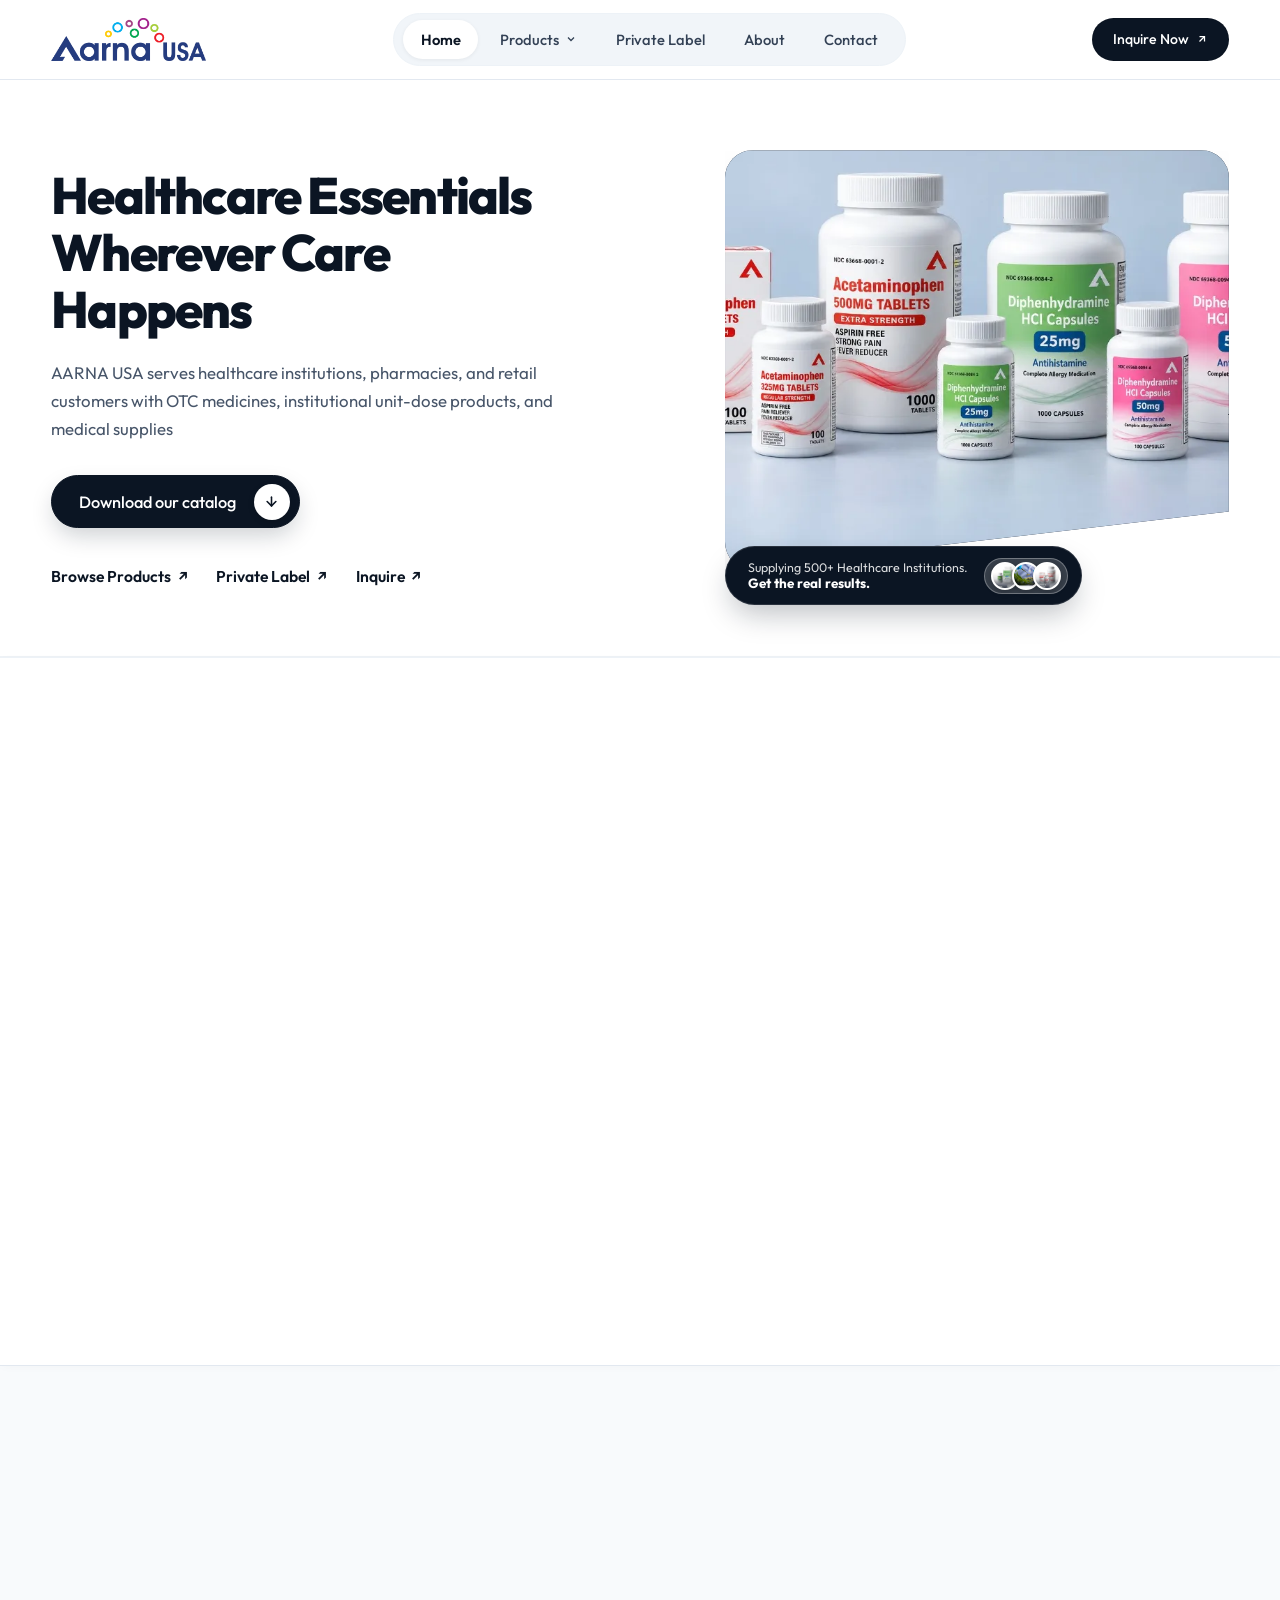
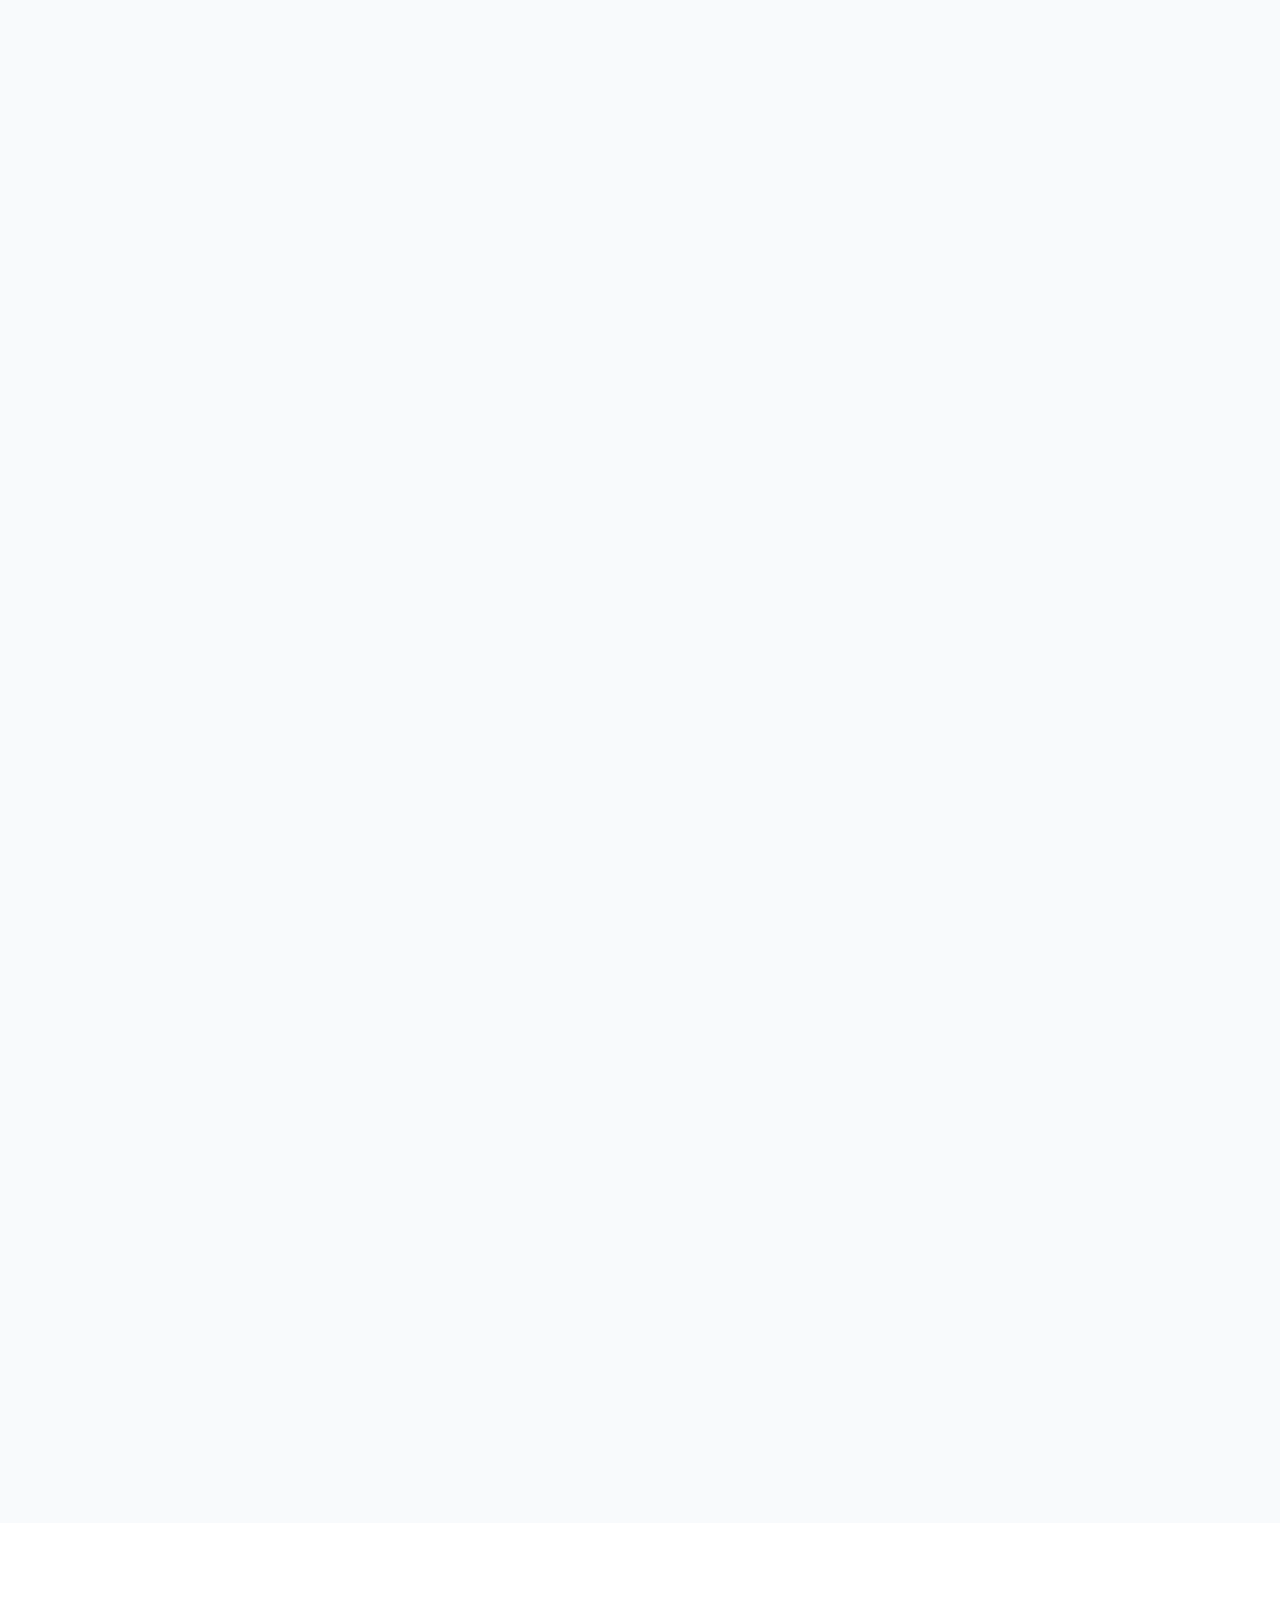
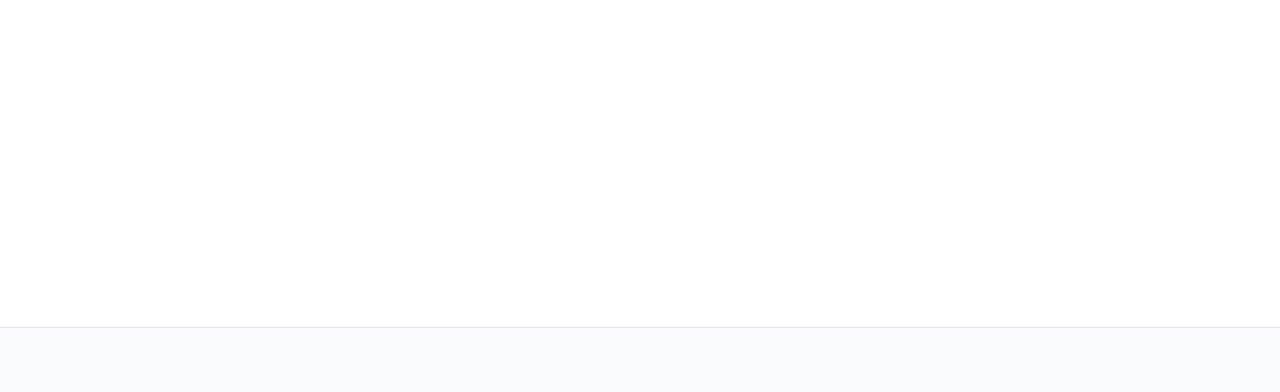
==== commit 3b212aec: "feat: implement clean white hero with left content/links and right angled photo with supplying badge" ====
--- a/index.html
+++ b/index.html
@@ -172,96 +172,86 @@
   </div>
 
   <main>
-    <!-- HERO SECTION (2-Column Split Design with Angled Visual Showcase) -->
-    <section class="hero-split-section" aria-labelledby="hero-heading">
-      <div class="hero-split-frame">
-        <div class="hero-split-grid">
-
-          <!-- Left Column: Content & Actions -->
-          <div class="hero-split-content">
-            <span class="hero-eyebrow-pill">US HEALTHCARE SUPPLY &amp; OTC MEDICINES</span>
-
-            <h1 id="hero-heading" class="hero-split-title" data-cms-key="hero_home_title">
-              Healthcare Essentials<br>Wherever Care Happens
-            </h1>
-
-            <p class="hero-split-desc" data-cms-key="hero_home_desc">
-              AARNA USA serves healthcare institutions, pharmacies, and retail customers with OTC medicines, institutional
-              unit-dose products, and medical supplies.
-            </p>
-
-            <div class="hero-split-actions">
-              <button class="hero-cta-primary trigger-catalog-download" id="hero-catalog-btn">
-                <span data-cms-key="hero_catalog_btn">Download our catalog</span>
-                <span class="btn-circle-badge" aria-hidden="true">
-                  <svg width="15" height="15" viewBox="0 0 24 24" fill="none" stroke="currentColor" stroke-width="2.5"
-                    stroke-linecap="round" stroke-linejoin="round">
-                    <line x1="12" y1="5" x2="12" y2="19"></line>
-                    <polyline points="19 12 12 19 5 12"></polyline>
-                  </svg>
-                </span>
-              </button>
-              <a href="#products-showcase" class="hero-cta-secondary">
-                <span>Browse Products</span>
-                <span class="arrow-up" aria-hidden="true">↗</span>
-              </a>
-            </div>
-
-            <!-- Operational Credentials & Social Proof -->
-            <div class="hero-split-credentials">
-              <div class="hero-cred-item">
-                <span class="hero-cred-val">500+</span>
-                <span class="hero-cred-lbl" data-cms-key="hero_proof_line1">Healthcare Institutions</span>
-              </div>
-              <div class="hero-cred-divider" aria-hidden="true"></div>
-              <div class="hero-cred-item">
-                <span class="hero-cred-val">115+</span>
-                <span class="hero-cred-lbl">Active Product SKUs</span>
-              </div>
-              <div class="hero-cred-divider" aria-hidden="true"></div>
-              <div class="hero-cred-item">
-                <span class="hero-cred-val">100%</span>
-                <span class="hero-cred-lbl">FDA &amp; NDC Compliant</span>
-              </div>
-            </div>
-          </div>
-
-          <!-- Right Column: Angled Hero Image Showcase Card -->
-          <div class="hero-split-media-col">
-            <div class="hero-angled-card">
-              <!-- Top Image with Diagonal Cut -->
-              <div class="hero-angled-image-wrap">
-                <img src="assets/images/bottles-solid-dosage.webp"
-                  alt="AARNA OTC Medicines, Solid Dosage Bottles and Institutional Packaging"
-                  class="hero-angled-img"
-                  width="640" height="420"
-                  loading="eager" decoding="async">
-                <div class="hero-angled-badge">
-                  <span class="hero-pulse-dot" aria-hidden="true"></span>
-                  <span>Clinical Formulations</span>
+    <!-- HERO SECTION (Clean White Section: Left Content & Actions, Right Angled Photo & Supplying Badge) -->
+    <section class="hero-clean-section" aria-labelledby="hero-heading">
+      <div class="container hero-clean-container">
+
+        <!-- Left Column: Content & Buttons -->
+        <div class="hero-clean-content">
+          <h1 id="hero-heading" class="hero-clean-title" data-cms-key="hero_home_title">
+            Healthcare Essentials<br>Wherever Care Happens
+          </h1>
+
+          <p class="hero-clean-desc" data-cms-key="hero_home_desc">
+            AARNA USA serves healthcare institutions, pharmacies, and retail customers with OTC medicines, institutional
+            unit-dose products, and medical supplies
+          </p>
+
+          <div class="hero-clean-actions">
+            <button class="hero-clean-cta-btn trigger-catalog-download" id="hero-catalog-btn">
+              <span data-cms-key="hero_catalog_btn">Download our catalog</span>
+              <span class="btn-circle-badge" aria-hidden="true">
+                <svg width="15" height="15" viewBox="0 0 24 24" fill="none" stroke="currentColor" stroke-width="2.5"
+                  stroke-linecap="round" stroke-linejoin="round">
+                  <line x1="12" y1="5" x2="12" y2="19"></line>
+                  <polyline points="19 12 12 19 5 12"></polyline>
+                </svg>
+              </span>
+            </button>
+          </div>
+
+          <!-- Bottom Action Links (Browse Products, Private Label, Inquire) -->
+          <div class="hero-clean-links">
+            <a href="#products-showcase" class="hero-clean-link">
+              <span>Browse Products</span>
+              <span class="arrow-up" aria-hidden="true">↗</span>
+            </a>
+            <a href="#private-label-section" class="hero-clean-link">
+              <span>Private Label</span>
+              <span class="arrow-up" aria-hidden="true">↗</span>
+            </a>
+            <a href="contact.html" class="hero-clean-link">
+              <span>Inquire</span>
+              <span class="arrow-up" aria-hidden="true">↗</span>
+            </a>
+          </div>
+        </div>
+
+        <!-- Right Column: Angled Photo & Supplying Proof Badge -->
+        <div class="hero-clean-media-col">
+          <div class="hero-angled-wrapper">
+            <!-- Angled Photo Container with Diagonal Cut -->
+            <div class="hero-clean-angled-photo">
+              <img src="assets/images/bottles-solid-dosage.webp"
+                alt="AARNA OTC Medicines, Solid Dosage Bottles and Institutional Packaging"
+                class="hero-clean-angled-img"
+                width="640" height="420"
+                loading="eager" decoding="async">
+            </div>
+
+            <!-- The Supplying Badge with Avatar Stack -->
+            <div class="hero-clean-proof-badge">
+              <div class="proof-text-block">
+                <span class="proof-line-1" data-cms-key="hero_proof_line1">Supplying 500+ Healthcare Institutions.</span>
+                <span class="proof-line-2" data-cms-key="hero_proof_line2">Get the real results.</span>
+              </div>
+              <div class="proof-avatar-pill">
+                <div class="avatar-stack">
+                  <span class="avatar-circle av-1" title="Clinical Formulation"><img
+                      src="assets/images/cat-allergy-relief.png" alt="Clinical Formulation" width="36" height="36"
+                      loading="lazy" decoding="async"></span>
+                  <span class="avatar-circle av-2" title="Research Specialist"><img
+                      src="assets/images/about-scientist.jpg" alt="Research Specialist" width="36" height="36"
+                      loading="lazy" decoding="async"></span>
+                  <span class="avatar-circle av-3" title="Institutional Quality"><img
+                      src="assets/images/cat-pain-relief.png" alt="Institutional Quality" width="36" height="36"
+                      loading="lazy" decoding="async"></span>
                 </div>
               </div>
-
-              <!-- Bottom Content of the Angled Card -->
-              <div class="hero-angled-card-bottom">
-                <div class="hero-angled-info">
-                  <span class="hero-angled-subtag">COMMERCIAL PACKAGING &amp; SUPPLY</span>
-                  <h3 class="hero-angled-heading">Solid Dosages &amp; Unit-Dose Liquids</h3>
-                  <p class="hero-angled-caption">
-                    Pre-filled cups, tamper-evident bottles, and hospital-grade packaging ready for dependable nationwide US distribution.
-                  </p>
-                </div>
-                <div class="hero-angled-footer">
-                  <a href="#private-label-section" class="hero-angled-link">
-                    <span>Explore Packaging Options</span>
-                    <svg width="15" height="15" viewBox="0 0 24 24" fill="none" stroke="currentColor" stroke-width="2.5"><line x1="5" y1="12" x2="19" y2="12"></line><polyline points="12 5 19 12 12 19"></polyline></svg>
-                  </a>
-                </div>
-              </div>
-            </div>
-          </div>
-
-        </div>
+            </div>
+          </div>
+        </div>
+
       </div>
     </section>
 
--- a/css/styles.css
+++ b/css/styles.css
@@ -550,339 +550,249 @@
 }
 
 /* ==========================================================================
-   2-COLUMN SPLIT HERO SECTION WITH ANGLED SHOWCASE CARD (Hand-Drawn Sketch Layout)
+   CLEAN WHITE HERO SECTION (Left Content & Actions, Right Angled Photo & Proof)
    ========================================================================== */
-.hero-split-section {
-  padding: 15px;
-  width: 100%;
-  box-sizing: border-box;
-}
-
-.hero-split-frame {
+.hero-clean-section {
+  background-color: #ffffff;
+  padding: clamp(3.5rem, 5.5vw, 5.25rem) 0 clamp(2.5rem, 4vw, 3.5rem);
   position: relative;
-  min-height: 580px;
-  border-radius: 32px;
   overflow: hidden;
-  background: linear-gradient(135deg, #071320 0%, #0c1a2d 50%, #10253f 100%);
-  padding: clamp(3rem, 5vw, 4.5rem) clamp(1.5rem, 4vw, 3.5rem);
-  box-shadow: 0 20px 48px -15px rgba(11, 21, 35, 0.25), 0 0 0 1px rgba(255, 255, 255, 0.08);
-}
-
-.hero-split-grid {
+  border-bottom: 1px solid #eef2f6;
+}
+
+.hero-clean-container {
   display: grid;
   grid-template-columns: 1.15fr 0.95fr;
-  gap: clamp(2rem, 4vw, 4rem);
-  align-items: center;
-  position: relative;
-  z-index: 2;
+  gap: clamp(2.5rem, 5vw, 4.5rem);
+  align-items: center;
 }
 
 /* Left Content Column */
-.hero-split-content {
+.hero-clean-content {
   display: flex;
   flex-direction: column;
   align-items: flex-start;
 }
 
-.hero-eyebrow-pill {
-  display: inline-block;
-  background-color: rgba(255, 255, 255, 0.1);
-  color: #c5d8ea;
-  border: 1px solid rgba(255, 255, 255, 0.18);
-  font-family: var(--font-heading);
-  font-size: 0.74rem;
-  font-weight: 700;
-  letter-spacing: 0.12em;
-  text-transform: uppercase;
-  padding: 0.35rem 0.95rem;
-  border-radius: 9999px;
-  margin-bottom: 1.25rem;
-}
-
-.hero-split-title {
-  font-family: var(--font-heading);
-  font-size: clamp(2.3rem, 3.8vw, 3.6rem);
+.hero-clean-title {
+  font-family: var(--font-heading);
+  font-size: clamp(2.4rem, 4vw, 3.75rem);
   font-weight: 800;
-  line-height: 1.14;
-  color: #ffffff;
-  letter-spacing: -0.03em;
-  margin: 0 0 1.15rem 0;
-  text-shadow: 0 2px 16px rgba(0, 0, 0, 0.3);
-}
-
-.hero-split-desc {
-  font-size: clamp(1.02rem, 1.2vw, 1.15rem);
+  color: #0b1523;
+  line-height: 1.12;
+  letter-spacing: -0.035em;
+  margin: 0 0 1.25rem 0;
+}
+
+.hero-clean-desc {
+  font-size: clamp(1.05rem, 1.2vw, 1.18rem);
   line-height: 1.68;
-  color: rgba(255, 255, 255, 0.88);
+  color: #475569;
   margin: 0 0 2rem 0;
-  max-width: 580px;
+  max-width: 560px;
   font-weight: 400;
 }
 
-.hero-split-actions {
+.hero-clean-actions {
   display: flex;
   align-items: center;
   flex-wrap: wrap;
   gap: 1rem;
-  margin-bottom: 2.5rem;
-}
-
-.hero-cta-primary {
+}
+
+.hero-clean-cta-btn {
   display: inline-flex;
   align-items: center;
   justify-content: center;
-  gap: 1rem;
+  gap: 1.15rem;
+  background-color: #0b1523;
+  color: #ffffff;
+  font-family: var(--font-heading);
+  font-size: 1.02rem;
+  font-weight: 500;
+  padding: 0.45rem 0.55rem 0.45rem 1.65rem;
+  border-radius: 9999px;
+  border: 1.5px solid #0b1523;
+  box-shadow: 0 10px 24px -4px rgba(11, 21, 35, 0.22);
+  text-decoration: none;
+  transition: all var(--transition-base);
+  cursor: pointer;
+}
+
+.hero-clean-cta-btn:hover {
   background-color: #ffffff;
   color: #0b1523;
-  font-family: var(--font-heading);
-  font-size: 0.96rem;
-  font-weight: 600;
-  padding: 0.42rem 0.5rem 0.42rem 1.45rem;
-  border-radius: 9999px;
-  border: 1.5px solid #ffffff;
-  box-shadow: 0 8px 24px rgba(0, 0, 0, 0.25);
-  cursor: pointer;
-  transition: all var(--transition-base);
-  text-decoration: none;
-}
-
-.hero-cta-primary:hover {
-  background-color: #0b1523;
-  color: #ffffff;
-  border-color: #ffffff;
+  border-color: #0b1523;
   transform: translateY(-2px);
-  box-shadow: 0 12px 30px rgba(0, 0, 0, 0.4);
-}
-
-.hero-cta-primary .btn-circle-badge {
-  width: 34px;
-  height: 34px;
+  box-shadow: 0 14px 30px -4px rgba(11, 21, 35, 0.16);
+}
+
+.hero-clean-cta-btn .btn-circle-badge {
+  width: 36px;
+  height: 36px;
   border-radius: 50%;
-  background-color: #0b1523;
-  color: #ffffff;
+  background-color: #ffffff;
+  color: #0b1523;
   display: flex;
   align-items: center;
   justify-content: center;
   flex-shrink: 0;
   transition: transform var(--transition-fast), background-color var(--transition-fast), color var(--transition-fast);
-}
-
-.hero-cta-primary:hover .btn-circle-badge {
-  background-color: #ffffff;
+  box-shadow: 0 2px 6px rgba(0, 0, 0, 0.15);
+}
+
+.hero-clean-cta-btn:hover .btn-circle-badge {
+  background-color: #0b1523;
+  color: #ffffff;
+  transform: translateY(2px);
+}
+
+/* Bottom Action Links (Browse Products, Private Label, Inquire) */
+.hero-clean-links {
+  display: flex;
+  align-items: center;
+  gap: 1.8rem;
+  margin-top: 2.25rem;
+  flex-wrap: wrap;
+}
+
+.hero-clean-link {
+  font-family: var(--font-heading);
+  font-size: 0.98rem;
+  font-weight: 600;
   color: #0b1523;
-  transform: translateY(2px);
-}
-
-.hero-cta-secondary {
+  text-decoration: none;
   display: inline-flex;
   align-items: center;
-  gap: 0.5rem;
-  background-color: rgba(255, 255, 255, 0.08);
-  color: #ffffff;
-  border: 1.5px solid rgba(255, 255, 255, 0.22);
-  font-family: var(--font-heading);
+  gap: 0.4rem;
+  transition: all var(--transition-fast);
+}
+
+.hero-clean-link .arrow-up {
   font-size: 0.95rem;
-  font-weight: 600;
-  padding: 0.72rem 1.45rem;
-  border-radius: 9999px;
-  text-decoration: none;
-  transition: all var(--transition-fast);
-  backdrop-filter: blur(8px);
-}
-
-.hero-cta-secondary:hover {
-  background-color: #ffffff;
-  color: #0b1523;
-  border-color: #ffffff;
-  transform: translateY(-2px);
-}
-
-.hero-cta-secondary .arrow-up {
   transition: transform var(--transition-fast);
 }
 
-.hero-cta-secondary:hover .arrow-up {
+.hero-clean-link:hover {
+  color: #163e63;
+}
+
+.hero-clean-link:hover .arrow-up {
   transform: translate(2px, -2px);
 }
 
-/* Operational Credentials Bar */
-.hero-split-credentials {
-  display: flex;
-  align-items: center;
-  flex-wrap: wrap;
-  gap: 1.5rem;
-  padding-top: 1.75rem;
-  border-top: 1px solid rgba(255, 255, 255, 0.12);
+/* Right Media Column: Angled Photo & Supplying Badge */
+.hero-clean-media-col {
+  display: flex;
+  justify-content: center;
+  align-items: center;
+}
+
+.hero-angled-wrapper {
+  position: relative;
   width: 100%;
-}
-
-.hero-cred-item {
-  display: flex;
-  flex-direction: column;
-}
-
-.hero-cred-val {
-  font-family: var(--font-heading);
-  font-size: 1.35rem;
-  font-weight: 800;
-  color: #ffffff;
-  line-height: 1;
-  margin-bottom: 0.25rem;
-}
-
-.hero-cred-lbl {
-  font-size: 0.76rem;
-  color: rgba(255, 255, 255, 0.75);
-  font-weight: 500;
-  letter-spacing: 0.02em;
-}
-
-.hero-cred-divider {
-  width: 1px;
-  height: 28px;
-  background-color: rgba(255, 255, 255, 0.15);
-}
-
-/* Right Media Column: Angled Showcase Card */
-.hero-split-media-col {
-  display: flex;
-  justify-content: center;
-  align-items: center;
-}
-
-.hero-angled-card {
+  max-width: 520px;
+  margin: 0 auto;
+}
+
+.hero-clean-angled-photo {
+  position: relative;
   width: 100%;
-  max-width: 480px;
-  background-color: rgba(255, 255, 255, 0.05);
-  border: 1px solid rgba(255, 255, 255, 0.15);
+  height: clamp(340px, 38vw, 420px);
   border-radius: 28px;
   overflow: hidden;
-  backdrop-filter: blur(16px);
-  -webkit-backdrop-filter: blur(16px);
-  box-shadow: 0 24px 48px -12px rgba(0, 0, 0, 0.45);
-  transition: transform var(--transition-base), border-color var(--transition-base), box-shadow var(--transition-base);
-}
-
-.hero-angled-card:hover {
-  transform: translateY(-4px);
-  border-color: rgba(255, 255, 255, 0.28);
-  box-shadow: 0 32px 56px -12px rgba(0, 0, 0, 0.55);
-}
-
-.hero-angled-image-wrap {
-  position: relative;
-  width: 100%;
-  height: 270px;
-  overflow: hidden;
   clip-path: polygon(0 0, 100% 0, 100% 86%, 0 100%);
-  background-color: #06111e;
-}
-
-.hero-angled-img {
+  background-color: #0b1523;
+  box-shadow: 0 20px 44px -10px rgba(11, 21, 35, 0.15);
+}
+
+.hero-clean-angled-img {
   width: 100%;
   height: 100%;
   object-fit: cover;
-  object-position: center 30%;
+  object-position: center 35%;
   transition: transform 0.6s cubic-bezier(0.16, 1, 0.3, 1);
 }
 
-.hero-angled-card:hover .hero-angled-img {
-  transform: scale(1.05);
-}
-
-.hero-angled-badge {
-  position: absolute;
-  top: 16px;
-  left: 16px;
-  display: inline-flex;
-  align-items: center;
-  gap: 0.5rem;
-  background: rgba(11, 21, 35, 0.78);
-  backdrop-filter: blur(10px);
-  -webkit-backdrop-filter: blur(10px);
+.hero-angled-wrapper:hover .hero-clean-angled-img {
+  transform: scale(1.04);
+}
+
+/* The Supplying Badge (from Image 3) */
+.hero-clean-proof-badge {
+  display: flex;
+  align-items: center;
+  justify-content: space-between;
+  gap: 1rem;
+  background-color: #0b1523;
   color: #ffffff;
-  font-size: 0.74rem;
-  font-weight: 700;
-  letter-spacing: 0.08em;
-  text-transform: uppercase;
-  padding: 0.35rem 0.85rem;
   border-radius: 9999px;
-  border: 1px solid rgba(255, 255, 255, 0.22);
-  z-index: 2;
-}
-
-.hero-pulse-dot {
-  width: 8px;
-  height: 8px;
-  border-radius: 50%;
-  background-color: #22c55e;
-  box-shadow: 0 0 10px #22c55e;
-}
-
-.hero-angled-card-bottom {
-  padding: 1.5rem 1.75rem 1.75rem;
+  padding: 0.65rem 0.85rem 0.65rem 1.35rem;
+  box-shadow: 0 14px 30px -6px rgba(11, 21, 35, 0.28);
+  border: 1px solid rgba(255, 255, 255, 0.12);
+  margin-top: -24px;
+  position: relative;
+  z-index: 3;
+  width: fit-content;
+  max-width: 100%;
+}
+
+.hero-clean-proof-badge .proof-text-block {
   display: flex;
   flex-direction: column;
-  gap: 1.25rem;
-}
-
-.hero-angled-subtag {
-  font-family: var(--font-heading);
-  font-size: 0.72rem;
-  font-weight: 700;
-  letter-spacing: 0.12em;
-  text-transform: uppercase;
-  color: #8bb2d6;
-  margin-bottom: 0.35rem;
-  display: block;
-}
-
-.hero-angled-heading {
-  font-family: var(--font-heading);
-  font-size: 1.25rem;
+}
+
+.hero-clean-proof-badge .proof-line-1 {
+  font-size: 0.78rem;
+  font-weight: 400;
+  color: rgba(255, 255, 255, 0.85);
+  line-height: 1.25;
+}
+
+.hero-clean-proof-badge .proof-line-2 {
+  font-size: 0.84rem;
   font-weight: 700;
   color: #ffffff;
-  margin: 0 0 0.45rem 0;
-  line-height: 1.3;
-}
-
-.hero-angled-caption {
-  font-size: 0.88rem;
-  line-height: 1.6;
-  color: rgba(255, 255, 255, 0.82);
-  margin: 0;
-}
-
-.hero-angled-link {
-  display: inline-flex;
-  align-items: center;
-  gap: 0.5rem;
-  font-family: var(--font-heading);
-  font-size: 0.88rem;
-  font-weight: 600;
-  color: #ffffff;
-  text-decoration: none;
-  padding: 0.6rem 1.25rem;
-  background-color: rgba(255, 255, 255, 0.09);
-  border: 1px solid rgba(255, 255, 255, 0.2);
+  line-height: 1.25;
+}
+
+.hero-clean-proof-badge .proof-avatar-pill {
+  display: flex;
+  align-items: center;
+  background: rgba(255, 255, 255, 0.18);
+  padding: 3px 6px;
   border-radius: 9999px;
-  transition: all var(--transition-fast);
-  width: fit-content;
-}
-
-.hero-angled-link:hover {
-  background-color: #ffffff;
-  color: #0b1523;
-  border-color: #ffffff;
-  transform: translateX(2px);
-}
-
-.hero-angled-link svg {
-  transition: transform var(--transition-fast);
-}
-
-.hero-angled-link:hover svg {
-  transform: translateX(3px);
+  border: 1px solid rgba(255, 255, 255, 0.3);
+}
+
+.hero-clean-proof-badge .avatar-stack {
+  display: flex;
+  align-items: center;
+}
+
+.hero-clean-proof-badge .avatar-circle {
+  width: 28px;
+  height: 28px;
+  border-radius: 50%;
+  background: #ffffff;
+  border: 2px solid #ffffff;
+  display: flex;
+  align-items: center;
+  justify-content: center;
+  font-size: 0.85rem;
+  margin-left: -7px;
+  box-shadow: 0 2px 6px rgba(0, 0, 0, 0.25);
+  overflow: hidden;
+}
+
+.hero-clean-proof-badge .avatar-circle:first-child {
+  margin-left: 0;
+}
+
+.hero-clean-proof-badge .avatar-circle img {
+  width: 100%;
+  height: 100%;
+  object-fit: cover;
 }
 
 /* Legacy fallback support */
@@ -4147,18 +4057,13 @@
     display: flex;
   }
 
-  .hero-split-frame {
-    border-radius: 28px;
-    padding: 2.75rem 1.75rem;
-  }
-
-  .hero-split-grid {
+  .hero-clean-container {
     grid-template-columns: 1fr;
-    gap: 2.75rem;
-  }
-
-  .hero-angled-card {
-    max-width: 520px;
+    gap: 3rem;
+  }
+
+  .hero-angled-wrapper {
+    max-width: 100%;
   }
   
   .about-overview-grid {
@@ -4215,51 +4120,47 @@
     justify-content: space-between;
   }
 
-  .hero-split-section {
-    padding: 12px;
+  .hero-clean-section {
+    padding: 2.75rem 0 2rem;
   }
   
-  .hero-split-frame {
-    border-radius: 22px;
-    padding: 2rem 1.25rem 2rem;
+  .hero-clean-title {
+    font-size: clamp(2rem, 7vw, 2.5rem);
+    line-height: 1.15;
+    margin-bottom: 0.85rem;
   }
   
-  .hero-split-title {
-    font-size: clamp(1.85rem, 6.5vw, 2.3rem);
-    line-height: 1.18;
-    margin-bottom: 0.85rem;
-  }
-  
-  .hero-split-desc {
+  .hero-clean-desc {
     font-size: 0.98rem;
     margin-bottom: 1.5rem;
   }
   
-  .hero-split-actions {
-    flex-direction: column;
+  .hero-clean-actions {
     width: 100%;
-    gap: 0.75rem;
-  }
-
-  .hero-cta-primary,
-  .hero-cta-secondary {
+  }
+
+  .hero-clean-cta-btn {
     width: 100%;
     justify-content: center;
   }
 
-  .hero-split-credentials {
+  .hero-clean-links {
+    gap: 1.25rem;
+    margin-top: 1.5rem;
+  }
+
+  .hero-clean-angled-photo {
+    height: 250px;
+  }
+
+  .hero-clean-proof-badge {
     flex-direction: column;
-    align-items: flex-start;
-    gap: 0.9rem;
-    padding-top: 1.25rem;
-  }
-
-  .hero-cred-divider {
-    display: none;
-  }
-
-  .hero-angled-image-wrap {
-    height: 220px;
+    text-align: center;
+    border-radius: 20px;
+    padding: 0.85rem 1.15rem;
+    width: 100%;
+    margin-top: 1rem;
+    gap: 0.75rem;
   }
   
   .proof-text-block {
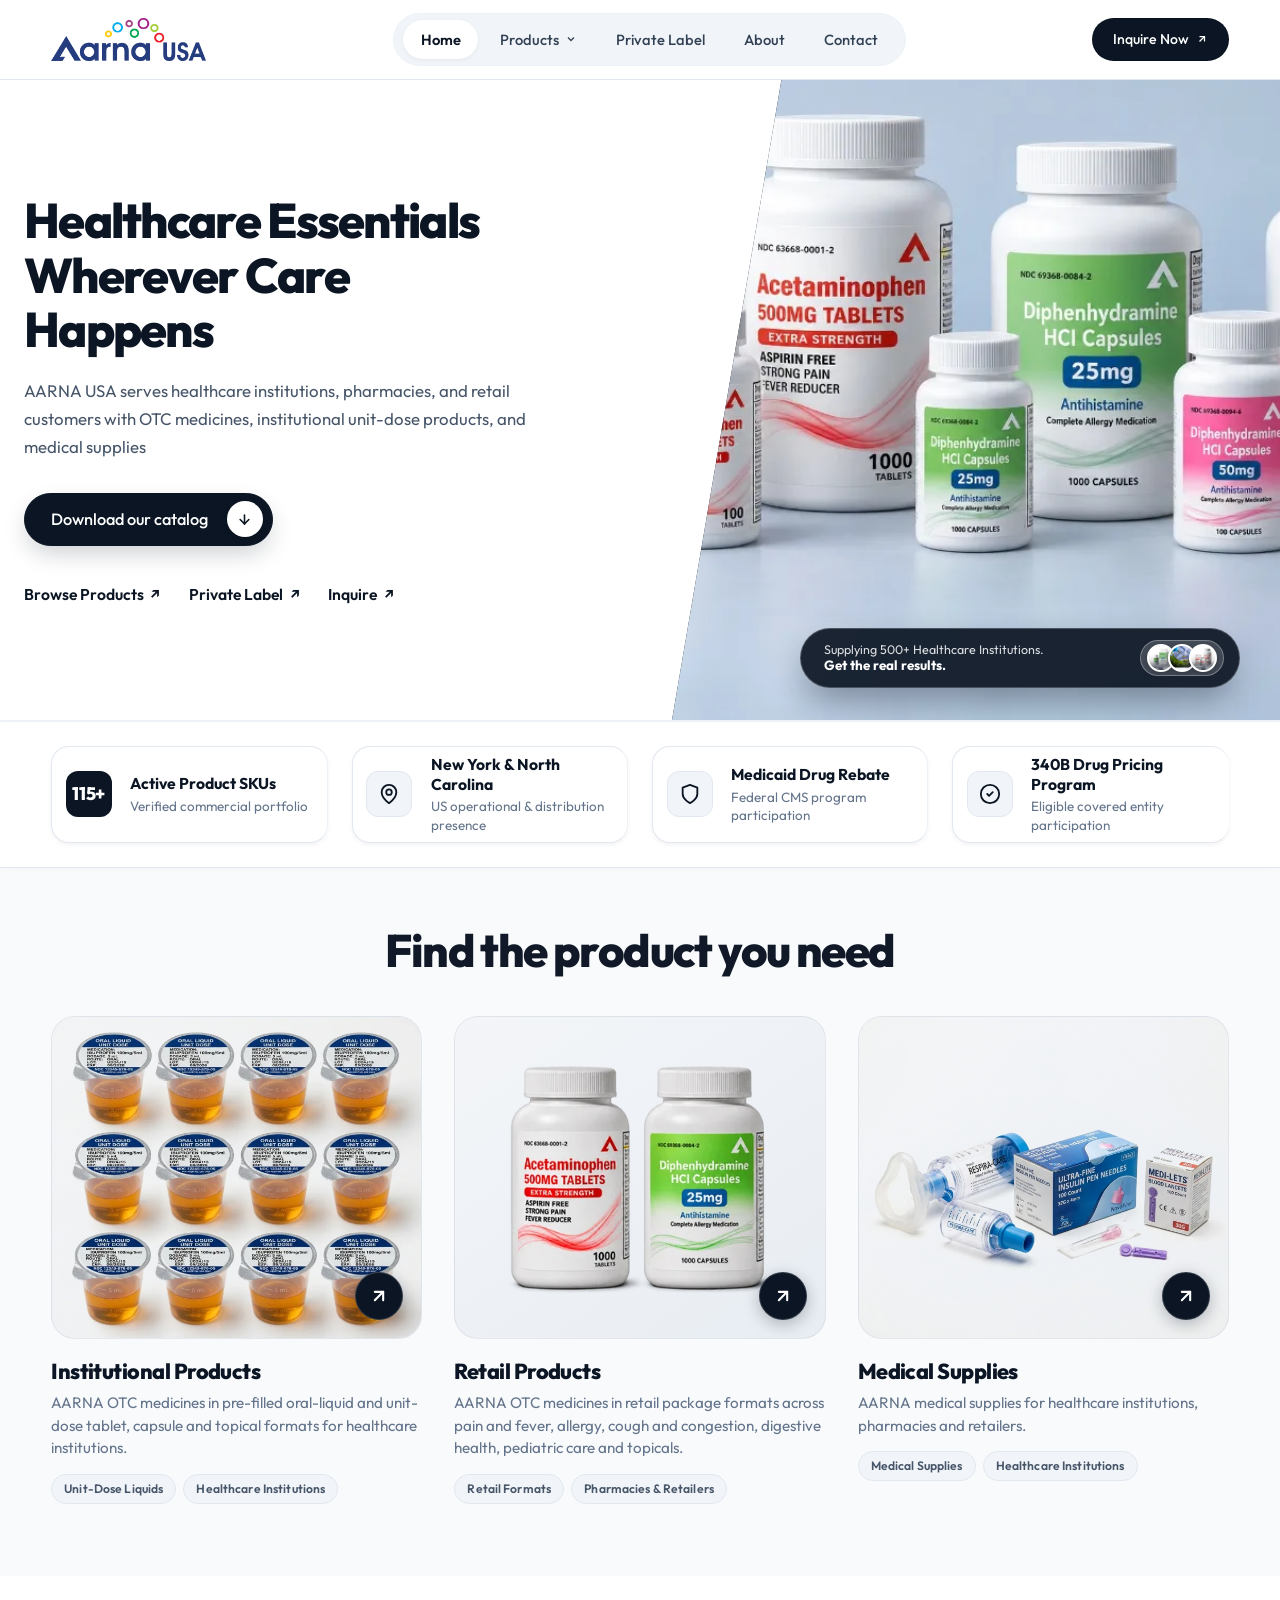
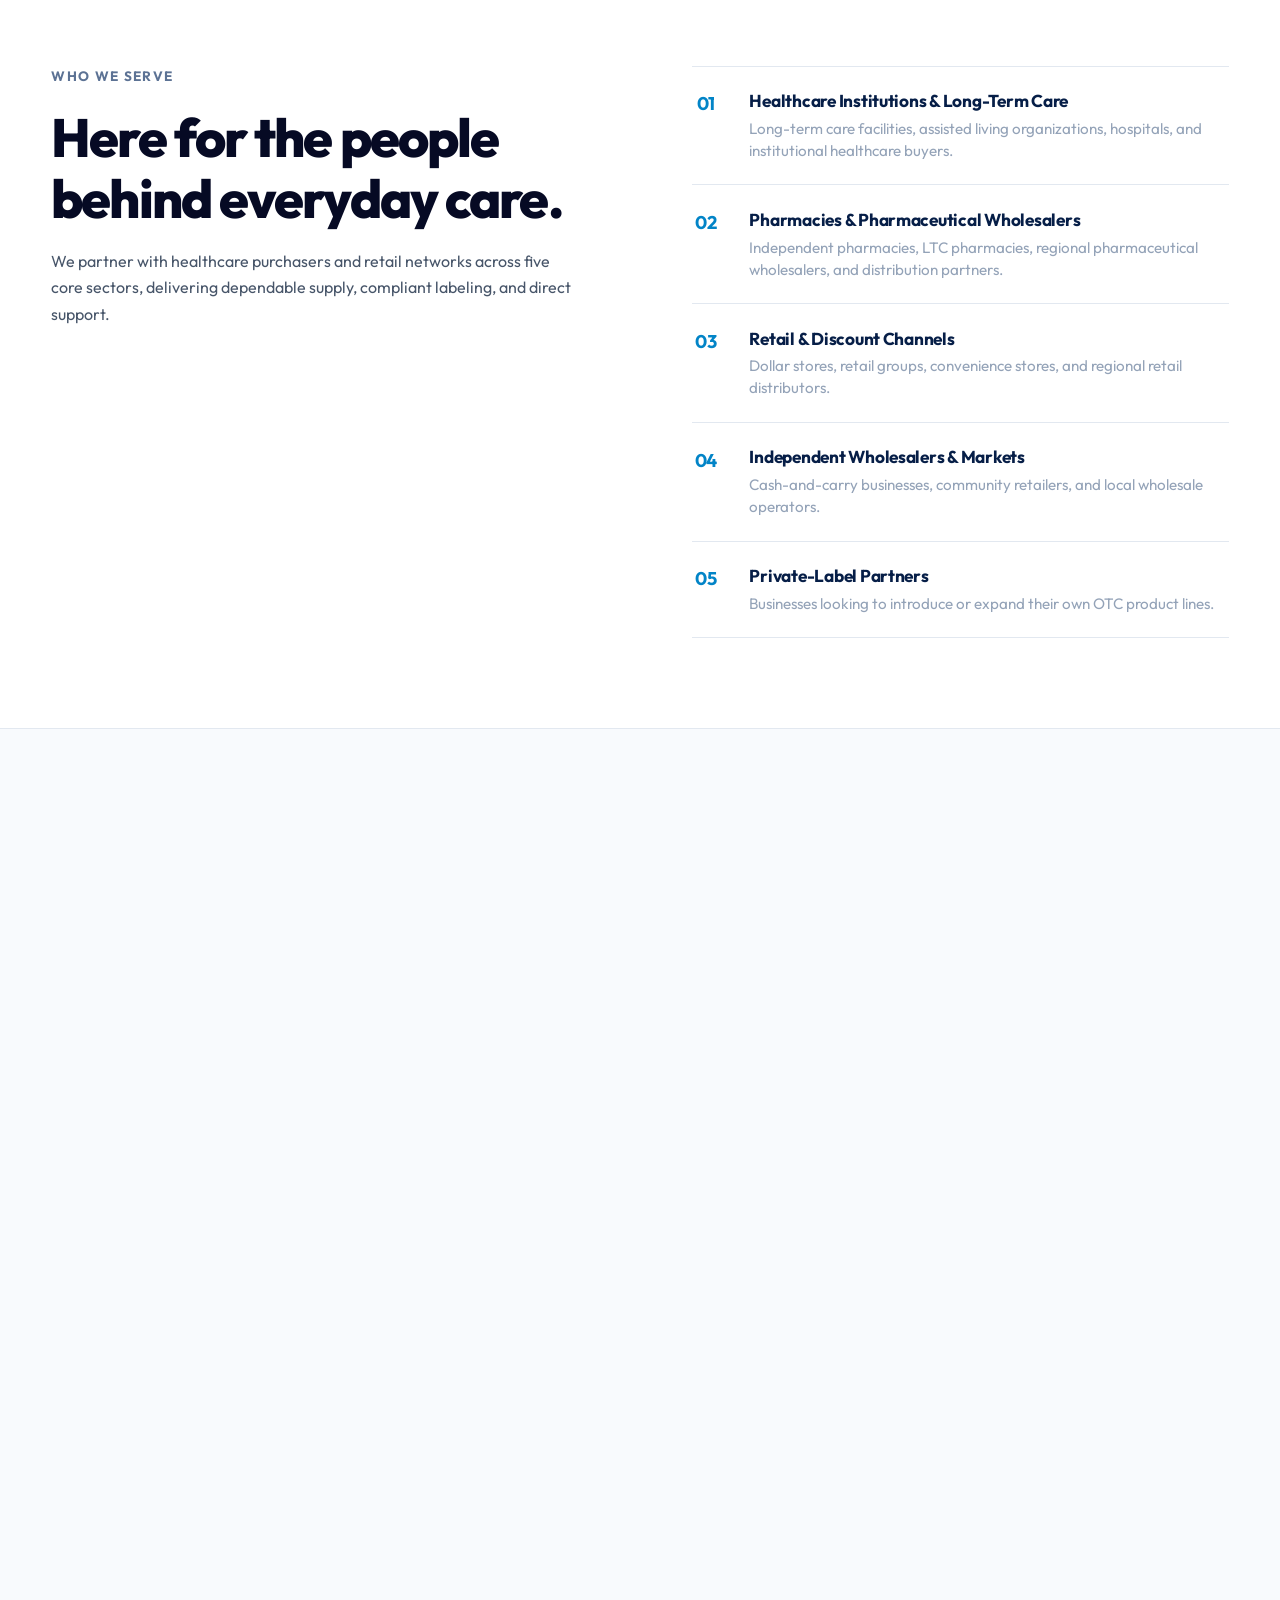
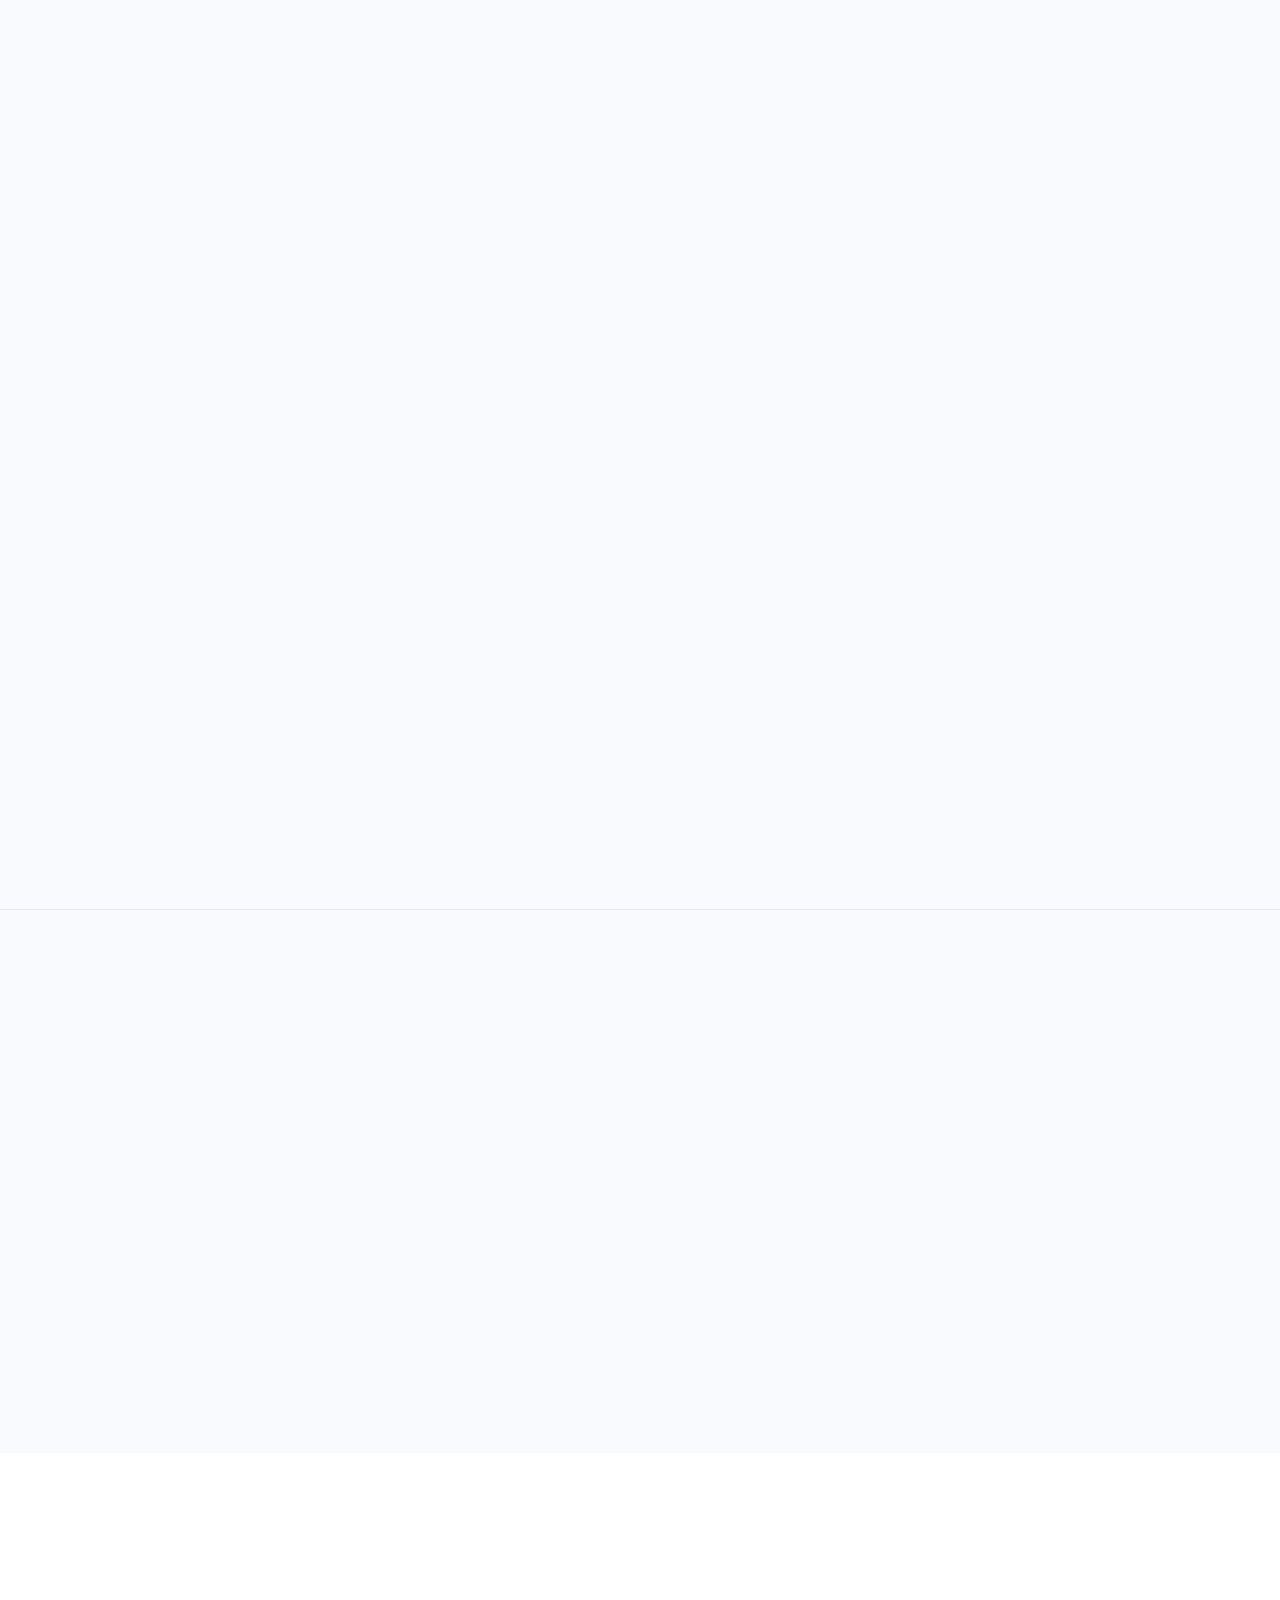
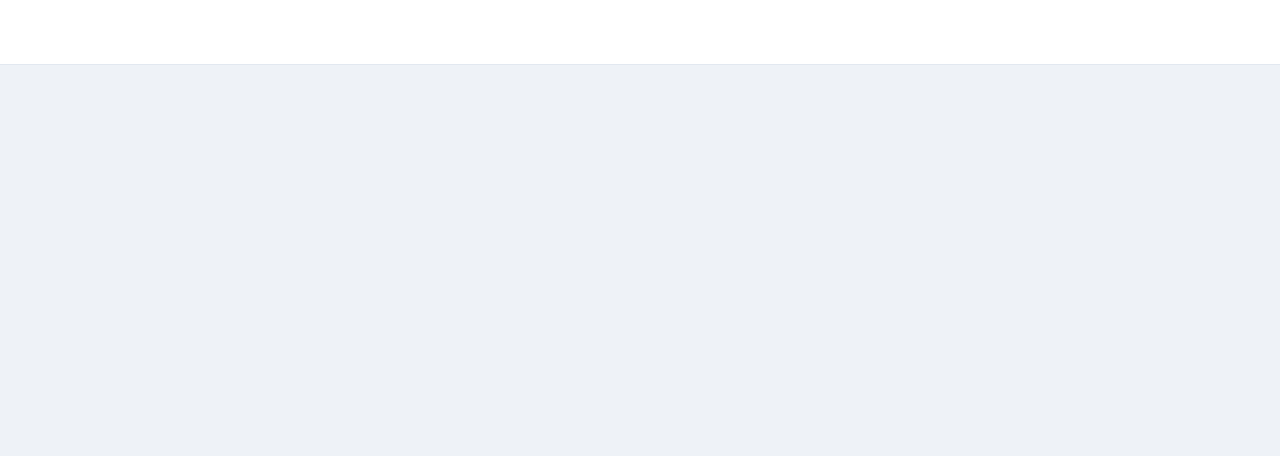
==== commit a94909f9: "style: make hero photo full-bleed to the right edge of viewport" ====
--- a/index.html
+++ b/index.html
@@ -172,9 +172,9 @@
   </div>
 
   <main>
-    <!-- HERO SECTION (Clean White Section: Left Content & Actions, Right Angled Photo & Supplying Badge) -->
+    <!-- HERO SECTION (Clean White Section: Left Content & Actions, Right Full-Bleed Angled Photo) -->
     <section class="hero-clean-section" aria-labelledby="hero-heading">
-      <div class="container hero-clean-container">
+      <div class="hero-clean-container">
 
         <!-- Left Column: Content & Buttons -->
         <div class="hero-clean-content">
--- a/css/styles.css
+++ b/css/styles.css
@@ -550,33 +550,41 @@
 }
 
 /* ==========================================================================
-   CLEAN WHITE HERO SECTION (Left Content & Actions, Right Angled Photo & Proof)
+   CLEAN WHITE HERO SECTION (Left Content, Right Full-Bleed Angled Image)
    ========================================================================== */
 .hero-clean-section {
   background-color: #ffffff;
-  padding: clamp(3.5rem, 5.5vw, 5.25rem) 0 clamp(2.5rem, 4vw, 3.5rem);
+  padding: 0;
   position: relative;
   overflow: hidden;
   border-bottom: 1px solid #eef2f6;
+  width: 100%;
 }
 
 .hero-clean-container {
   display: grid;
-  grid-template-columns: 1.15fr 0.95fr;
-  gap: clamp(2.5rem, 5vw, 4.5rem);
-  align-items: center;
+  grid-template-columns: 1.05fr 0.95fr;
+  align-items: stretch;
+  min-height: clamp(520px, 52vw, 640px);
+  width: 100%;
 }
 
 /* Left Content Column */
 .hero-clean-content {
   display: flex;
   flex-direction: column;
+  justify-content: center;
   align-items: flex-start;
+  padding-left: max(24px, calc((100vw - 1280px) / 2 + 24px));
+  padding-right: clamp(2rem, 4vw, 4rem);
+  padding-top: clamp(3.5rem, 6vw, 5rem);
+  padding-bottom: clamp(3.5rem, 6vw, 5rem);
+  box-sizing: border-box;
 }
 
 .hero-clean-title {
   font-family: var(--font-heading);
-  font-size: clamp(2.4rem, 4vw, 3.75rem);
+  font-size: clamp(2.4rem, 3.8vw, 3.75rem);
   font-weight: 800;
   color: #0b1523;
   line-height: 1.12;
@@ -589,7 +597,7 @@
   line-height: 1.68;
   color: #475569;
   margin: 0 0 2rem 0;
-  max-width: 560px;
+  max-width: 540px;
   font-weight: 400;
 }
 
@@ -681,60 +689,122 @@
   transform: translate(2px, -2px);
 }
 
-/* Right Media Column: Angled Photo & Supplying Badge */
+/* Right Media Column: Full-Bleed Right Edge with Left Slanted Cut */
 .hero-clean-media-col {
-  display: flex;
-  justify-content: center;
-  align-items: center;
-}
-
-.hero-angled-wrapper {
   position: relative;
   width: 100%;
-  max-width: 520px;
-  margin: 0 auto;
+  height: 100%;
+  min-height: clamp(480px, 48vw, 640px);
+}
+
+.hero-angled-wrapper {
+  position: absolute;
+  inset: 0;
+  width: 100%;
+  height: 100%;
 }
 
 .hero-clean-angled-photo {
-  position: relative;
+  position: absolute;
+  inset: 0;
   width: 100%;
-  height: clamp(340px, 38vw, 420px);
-  border-radius: 28px;
+  height: 100%;
   overflow: hidden;
-  clip-path: polygon(0 0, 100% 0, 100% 86%, 0 100%);
+  clip-path: polygon(18% 0%, 100% 0%, 100% 100%, 0% 100%);
   background-color: #0b1523;
-  box-shadow: 0 20px 44px -10px rgba(11, 21, 35, 0.15);
 }
 
 .hero-clean-angled-img {
   width: 100%;
   height: 100%;
   object-fit: cover;
-  object-position: center 35%;
+  object-position: center 30%;
   transition: transform 0.6s cubic-bezier(0.16, 1, 0.3, 1);
 }
 
 .hero-angled-wrapper:hover .hero-clean-angled-img {
-  transform: scale(1.04);
-}
-
-/* The Supplying Badge (from Image 3) */
+  transform: scale(1.03);
+}
+
+/* The Supplying Badge across bottom of image */
 .hero-clean-proof-badge {
+  position: absolute;
+  bottom: 32px;
+  left: 50%;
+  transform: translateX(-40%);
   display: flex;
   align-items: center;
   justify-content: space-between;
-  gap: 1rem;
-  background-color: #0b1523;
+  gap: 1.25rem;
+  background-color: rgba(11, 21, 35, 0.92);
+  backdrop-filter: blur(14px);
+  -webkit-backdrop-filter: blur(14px);
   color: #ffffff;
   border-radius: 9999px;
-  padding: 0.65rem 0.85rem 0.65rem 1.35rem;
-  box-shadow: 0 14px 30px -6px rgba(11, 21, 35, 0.28);
-  border: 1px solid rgba(255, 255, 255, 0.12);
-  margin-top: -24px;
-  position: relative;
-  z-index: 3;
-  width: fit-content;
-  max-width: 100%;
+  padding: 0.7rem 0.95rem 0.7rem 1.45rem;
+  box-shadow: 0 16px 36px -6px rgba(11, 21, 35, 0.42);
+  border: 1px solid rgba(255, 255, 255, 0.22);
+  z-index: 5;
+  width: calc(100% - 90px);
+  max-width: 440px;
+}
+
+.hero-clean-proof-badge .proof-text-block {
+  display: flex;
+  flex-direction: column;
+}
+
+.hero-clean-proof-badge .proof-line-1 {
+  font-size: 0.78rem;
+  font-weight: 400;
+  color: rgba(255, 255, 255, 0.85);
+  line-height: 1.25;
+}
+
+.hero-clean-proof-badge .proof-line-2 {
+  font-size: 0.84rem;
+  font-weight: 700;
+  color: #ffffff;
+  line-height: 1.25;
+}
+
+.hero-clean-proof-badge .proof-avatar-pill {
+  display: flex;
+  align-items: center;
+  background: rgba(255, 255, 255, 0.18);
+  padding: 3px 6px;
+  border-radius: 9999px;
+  border: 1px solid rgba(255, 255, 255, 0.3);
+}
+
+.hero-clean-proof-badge .avatar-stack {
+  display: flex;
+  align-items: center;
+}
+
+.hero-clean-proof-badge .avatar-circle {
+  width: 28px;
+  height: 28px;
+  border-radius: 50%;
+  background: #ffffff;
+  border: 2px solid #ffffff;
+  display: flex;
+  align-items: center;
+  justify-content: center;
+  font-size: 0.85rem;
+  margin-left: -7px;
+  box-shadow: 0 2px 6px rgba(0, 0, 0, 0.25);
+  overflow: hidden;
+}
+
+.hero-clean-proof-badge .avatar-circle:first-child {
+  margin-left: 0;
+}
+
+.hero-clean-proof-badge .avatar-circle img {
+  width: 100%;
+  height: 100%;
+  object-fit: cover;
 }
 
 .hero-clean-proof-badge .proof-text-block {
@@ -4059,11 +4129,29 @@
 
   .hero-clean-container {
     grid-template-columns: 1fr;
-    gap: 3rem;
-  }
-
-  .hero-angled-wrapper {
-    max-width: 100%;
+    min-height: auto;
+  }
+
+  .hero-clean-content {
+    padding-left: 24px;
+    padding-right: 24px;
+    padding-top: 3.5rem;
+    padding-bottom: 2rem;
+  }
+
+  .hero-clean-media-col {
+    min-height: 380px;
+  }
+
+  .hero-clean-angled-photo {
+    clip-path: polygon(14% 0%, 100% 0%, 100% 100%, 0% 100%);
+  }
+
+  .hero-clean-proof-badge {
+    bottom: 20px;
+    left: 50%;
+    transform: translateX(-50%);
+    width: calc(100% - 48px);
   }
   
   .about-overview-grid {
@@ -4150,16 +4238,20 @@
   }
 
   .hero-clean-angled-photo {
-    height: 250px;
+    clip-path: polygon(14% 0%, 100% 0%, 100% 100%, 0% 100%);
+    height: 280px;
   }
 
   .hero-clean-proof-badge {
+    position: static;
+    transform: none;
+    margin-top: 1rem;
+    width: 100%;
+    max-width: 100%;
     flex-direction: column;
     text-align: center;
     border-radius: 20px;
     padding: 0.85rem 1.15rem;
-    width: 100%;
-    margin-top: 1rem;
     gap: 0.75rem;
   }
   
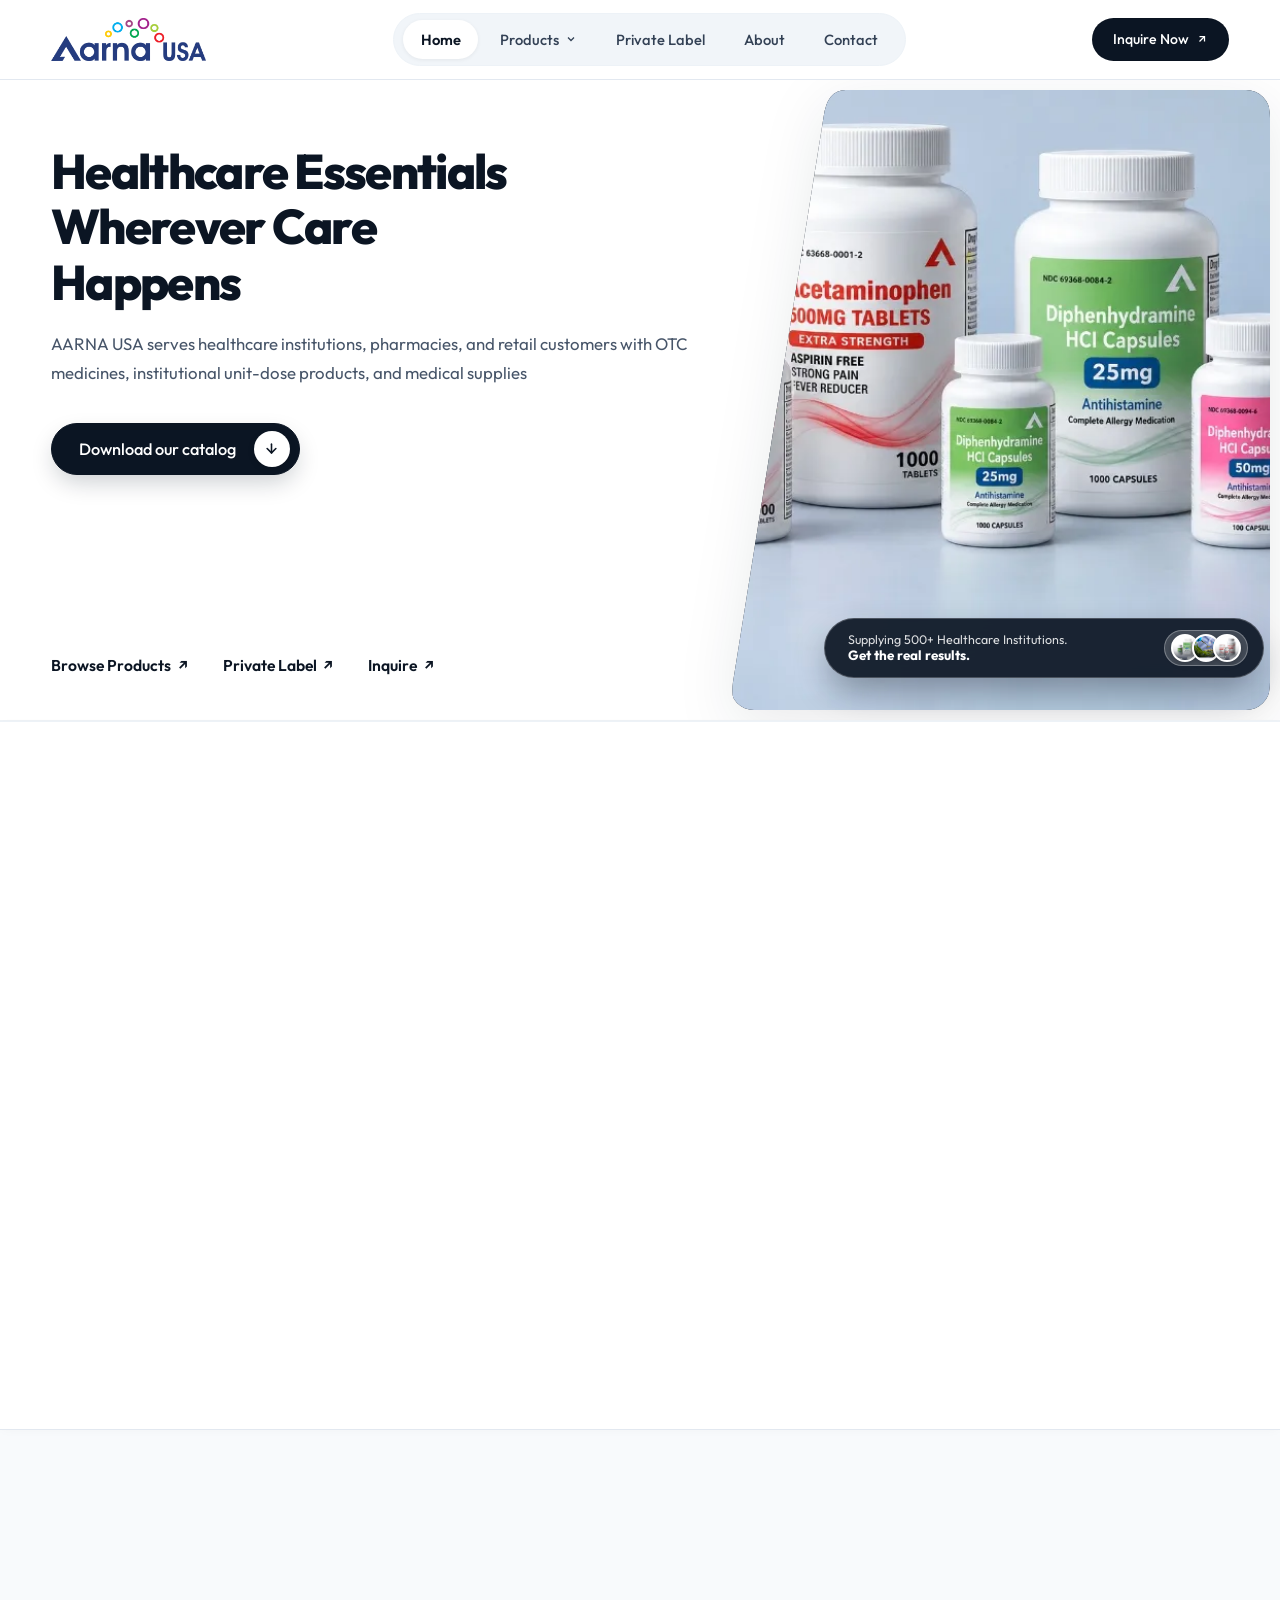
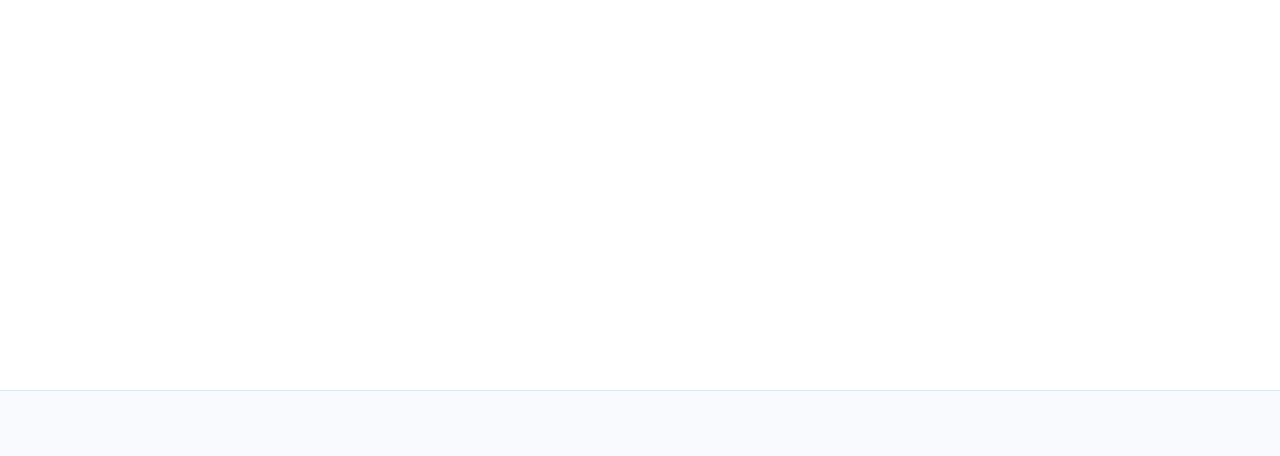
==== commit a6828731: "feat(hero): rounded corners and 2000px max width" ====
--- a/index.html
+++ b/index.html
@@ -173,31 +173,45 @@
 
   <main>
     <!-- HERO SECTION (Clean White Section: Left Content & Actions, Right Full-Bleed Angled Photo) -->
+    <!-- SVG Clip Path Definitions for Hero Angled Image with Smooth Rounded Corners -->
+    <svg width="0" height="0" class="svg-defs-hidden" aria-hidden="true" style="position:absolute;width:0;height:0;overflow:hidden;pointer-events:none;">
+      <defs>
+        <clipPath id="hero-rounded-slant" clipPathUnits="objectBoundingBox">
+          <path d="M 0.1738 0.0443 Q 0.1800 0.0000 0.2150 0.0000 L 0.9650 0.0000 Q 1.0000 0.0000 1.0000 0.0450 L 1.0000 0.9550 Q 1.0000 1.0000 0.9650 1.0000 L 0.0350 1.0000 Q 0.0000 1.0000 0.0062 0.9557 Z" />
+        </clipPath>
+        <clipPath id="hero-rounded-slant-mobile" clipPathUnits="objectBoundingBox">
+          <path d="M 0.1140 0.0496 Q 0.1200 0.0000 0.1700 0.0000 L 0.9500 0.0000 Q 1.0000 0.0000 1.0000 0.0500 L 1.0000 0.9500 Q 1.0000 1.0000 0.9500 1.0000 L 0.0500 1.0000 Q 0.0000 1.0000 0.0060 0.9504 Z" />
+        </clipPath>
+      </defs>
+    </svg>
+
     <section class="hero-clean-section" aria-labelledby="hero-heading">
       <div class="hero-clean-container">
 
         <!-- Left Column: Content & Buttons -->
         <div class="hero-clean-content">
-          <h1 id="hero-heading" class="hero-clean-title" data-cms-key="hero_home_title">
-            Healthcare Essentials<br>Wherever Care Happens
-          </h1>
-
-          <p class="hero-clean-desc" data-cms-key="hero_home_desc">
-            AARNA USA serves healthcare institutions, pharmacies, and retail customers with OTC medicines, institutional
-            unit-dose products, and medical supplies
-          </p>
-
-          <div class="hero-clean-actions">
-            <button class="hero-clean-cta-btn trigger-catalog-download" id="hero-catalog-btn">
-              <span data-cms-key="hero_catalog_btn">Download our catalog</span>
-              <span class="btn-circle-badge" aria-hidden="true">
-                <svg width="15" height="15" viewBox="0 0 24 24" fill="none" stroke="currentColor" stroke-width="2.5"
-                  stroke-linecap="round" stroke-linejoin="round">
-                  <line x1="12" y1="5" x2="12" y2="19"></line>
-                  <polyline points="19 12 12 19 5 12"></polyline>
-                </svg>
-              </span>
-            </button>
+          <div class="hero-clean-body">
+            <h1 id="hero-heading" class="hero-clean-title" data-cms-key="hero_home_title">
+              Healthcare Essentials Wherever Care Happens
+            </h1>
+
+            <p class="hero-clean-desc" data-cms-key="hero_home_desc">
+              AARNA USA serves healthcare institutions, pharmacies, and retail customers with OTC medicines, institutional
+              unit-dose products, and medical supplies
+            </p>
+
+            <div class="hero-clean-actions">
+              <button class="hero-clean-cta-btn trigger-catalog-download" id="hero-catalog-btn">
+                <span data-cms-key="hero_catalog_btn">Download our catalog</span>
+                <span class="btn-circle-badge" aria-hidden="true">
+                  <svg width="15" height="15" viewBox="0 0 24 24" fill="none" stroke="currentColor" stroke-width="2.5"
+                    stroke-linecap="round" stroke-linejoin="round">
+                    <line x1="12" y1="5" x2="12" y2="19"></line>
+                    <polyline points="19 12 12 19 5 12"></polyline>
+                  </svg>
+                </span>
+              </button>
+            </div>
           </div>
 
           <!-- Bottom Action Links (Browse Products, Private Label, Inquire) -->
--- a/css/styles.css
+++ b/css/styles.css
@@ -133,10 +133,10 @@
   list-style: none;
 }
 
-/* --- ACCESSIBLE CONTAINER (Full Width, No Max-Width Restriction) --- */
+/* --- ACCESSIBLE CONTAINER (2000px Max-Width Content) --- */
 .container {
   width: 100%;
-  max-width: none;
+  max-width: 2000px;
   margin-left: auto;
   margin-right: auto;
   padding-left: clamp(1.25rem, 4vw, 4.5rem);
@@ -563,23 +563,33 @@
 
 .hero-clean-container {
   display: grid;
-  grid-template-columns: 1.05fr 0.95fr;
+  grid-template-columns: 1.14fr 0.86fr;
   align-items: stretch;
   min-height: clamp(520px, 52vw, 640px);
   width: 100%;
+  max-width: 2000px;
+  margin-left: auto;
+  margin-right: auto;
 }
 
 /* Left Content Column */
 .hero-clean-content {
   display: flex;
   flex-direction: column;
-  justify-content: center;
+  justify-content: space-between;
   align-items: flex-start;
-  padding-left: max(24px, calc((100vw - 1280px) / 2 + 24px));
-  padding-right: clamp(2rem, 4vw, 4rem);
-  padding-top: clamp(3.5rem, 6vw, 5rem);
-  padding-bottom: clamp(3.5rem, 6vw, 5rem);
+  padding-left: clamp(1.5rem, 4vw, 4.5rem);
+  padding-right: clamp(1.5rem, 3vw, 3.5rem);
+  padding-top: clamp(3rem, 5vw, 4.5rem);
+  padding-bottom: 42px; /* Directly matches baseline of right-hand proof badge (10px pad + 32px bottom) */
   box-sizing: border-box;
+  width: 100%;
+  height: 100%;
+}
+
+.hero-clean-body {
+  width: 100%;
+  max-width: none;
 }
 
 .hero-clean-title {
@@ -587,17 +597,20 @@
   font-size: clamp(2.4rem, 3.8vw, 3.75rem);
   font-weight: 800;
   color: #0b1523;
-  line-height: 1.12;
+  line-height: 1.14;
   letter-spacing: -0.035em;
   margin: 0 0 1.25rem 0;
+  max-width: none;
+  width: 100%;
 }
 
 .hero-clean-desc {
   font-size: clamp(1.05rem, 1.2vw, 1.18rem);
   line-height: 1.68;
   color: #475569;
-  margin: 0 0 2rem 0;
-  max-width: 540px;
+  margin: 0 0 2.25rem 0;
+  max-width: none;
+  width: 100%;
   font-weight: 400;
 }
 
@@ -655,13 +668,16 @@
   transform: translateY(2px);
 }
 
-/* Bottom Action Links (Browse Products, Private Label, Inquire) */
+/* Bottom Action Links (Browse Products, Private Label, Inquire) - Straight across with Supplying 500+ Badge */
 .hero-clean-links {
   display: flex;
   align-items: center;
-  gap: 1.8rem;
-  margin-top: 2.25rem;
+  gap: 2.2rem;
+  margin-top: auto;
+  padding-top: 1.5rem;
+  min-height: 48px;
   flex-wrap: wrap;
+  width: 100%;
 }
 
 .hero-clean-link {
@@ -689,28 +705,33 @@
   transform: translate(2px, -2px);
 }
 
-/* Right Media Column: Full-Bleed Right Edge with Left Slanted Cut */
+/* Right Media Column: Full-Bleed Right Edge with Left Slanted Cut & 10px Gap */
 .hero-clean-media-col {
   position: relative;
   width: 100%;
   height: 100%;
   min-height: clamp(480px, 48vw, 640px);
+  padding: 10px 10px 10px 0;
+  box-sizing: border-box;
+  display: flex;
 }
 
 .hero-angled-wrapper {
-  position: absolute;
-  inset: 0;
+  position: relative;
   width: 100%;
   height: 100%;
+  flex: 1;
+  filter: drop-shadow(0 14px 28px rgba(11, 21, 35, 0.09));
 }
 
 .hero-clean-angled-photo {
-  position: absolute;
-  inset: 0;
+  position: relative;
   width: 100%;
   height: 100%;
   overflow: hidden;
-  clip-path: polygon(18% 0%, 100% 0%, 100% 100%, 0% 100%);
+  border-radius: 24px;
+  -webkit-clip-path: url(#hero-rounded-slant);
+  clip-path: url(#hero-rounded-slant);
   background-color: #0b1523;
 }
 
@@ -2034,12 +2055,12 @@
    ABOUT PAGE SECTIONS (IMAGE 1 & IMAGE 2 COMPOSITE LAYOUT)
    ========================================================================== */
 
-/* Universal 1600px Max-Width Restriction for About Page */
+/* Universal 2000px Max-Width Restriction for About Page */
 .about-hero-banner .container,
 .about-mission-section .container,
 .about-team-section .container,
 .about-leaders-section .container {
-  max-width: 1600px;
+  max-width: 2000px;
   margin-left: auto;
   margin-right: auto;
   width: 100%;
@@ -4141,10 +4162,13 @@
 
   .hero-clean-media-col {
     min-height: 380px;
+    padding: 10px;
   }
 
   .hero-clean-angled-photo {
-    clip-path: polygon(14% 0%, 100% 0%, 100% 100%, 0% 100%);
+    -webkit-clip-path: url(#hero-rounded-slant-mobile);
+    clip-path: url(#hero-rounded-slant-mobile);
+    border-radius: 20px;
   }
 
   .hero-clean-proof-badge {
@@ -4237,8 +4261,15 @@
     margin-top: 1.5rem;
   }
 
+  .hero-clean-media-col {
+    min-height: 280px;
+    padding: 10px;
+  }
+
   .hero-clean-angled-photo {
-    clip-path: polygon(14% 0%, 100% 0%, 100% 100%, 0% 100%);
+    -webkit-clip-path: url(#hero-rounded-slant-mobile);
+    clip-path: url(#hero-rounded-slant-mobile);
+    border-radius: 18px;
     height: 280px;
   }
 
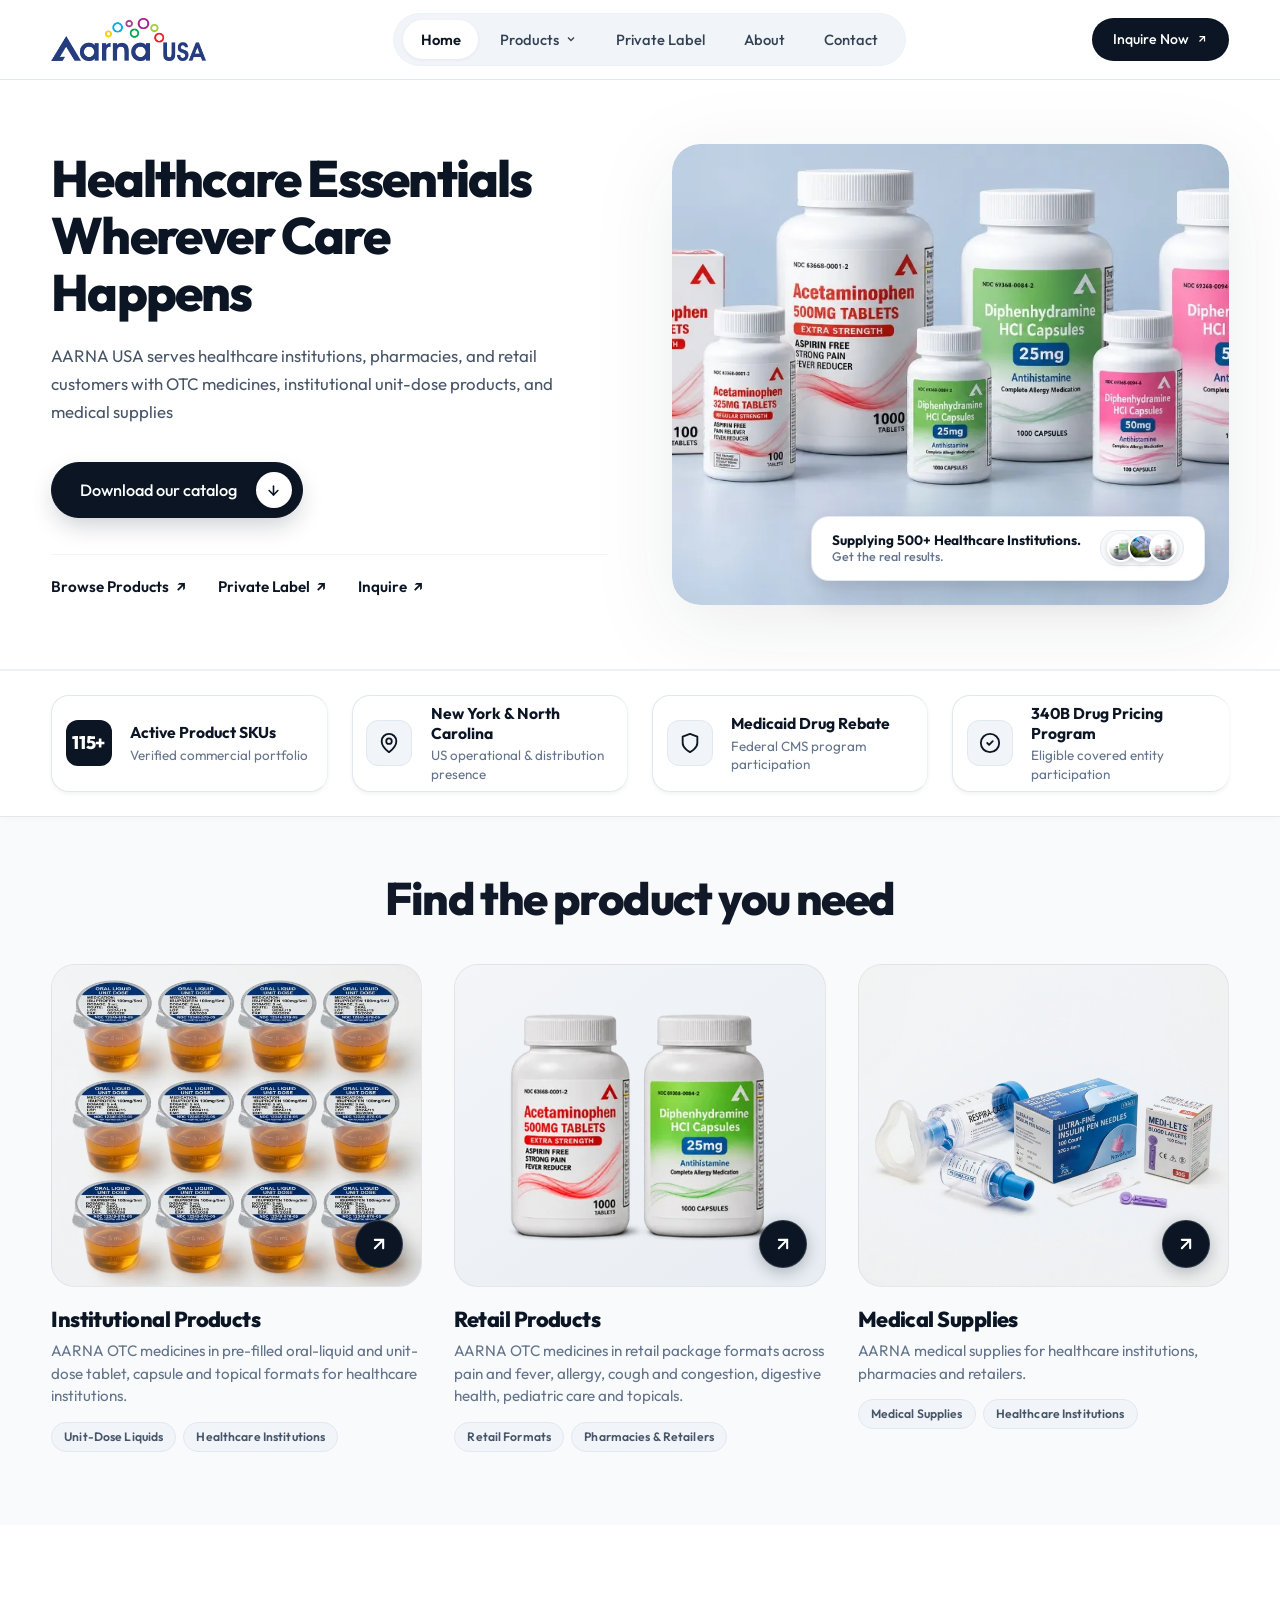
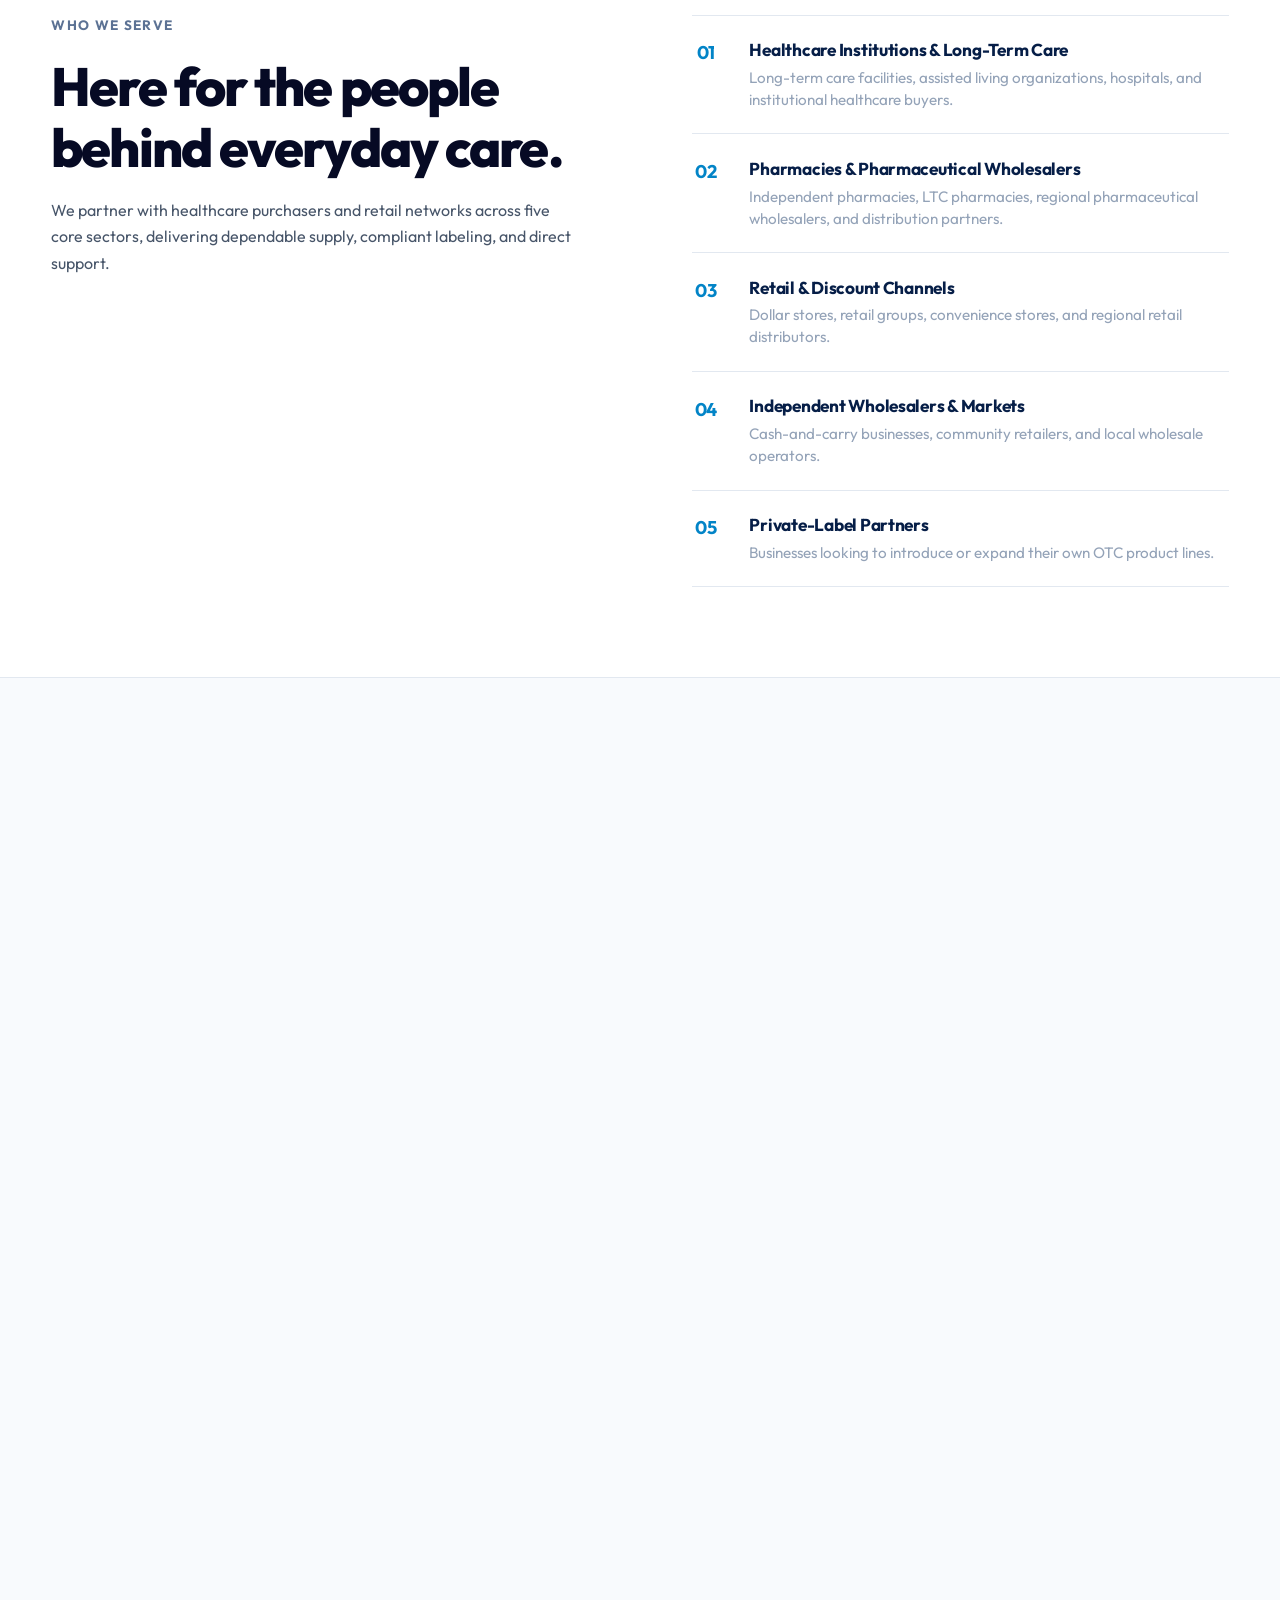
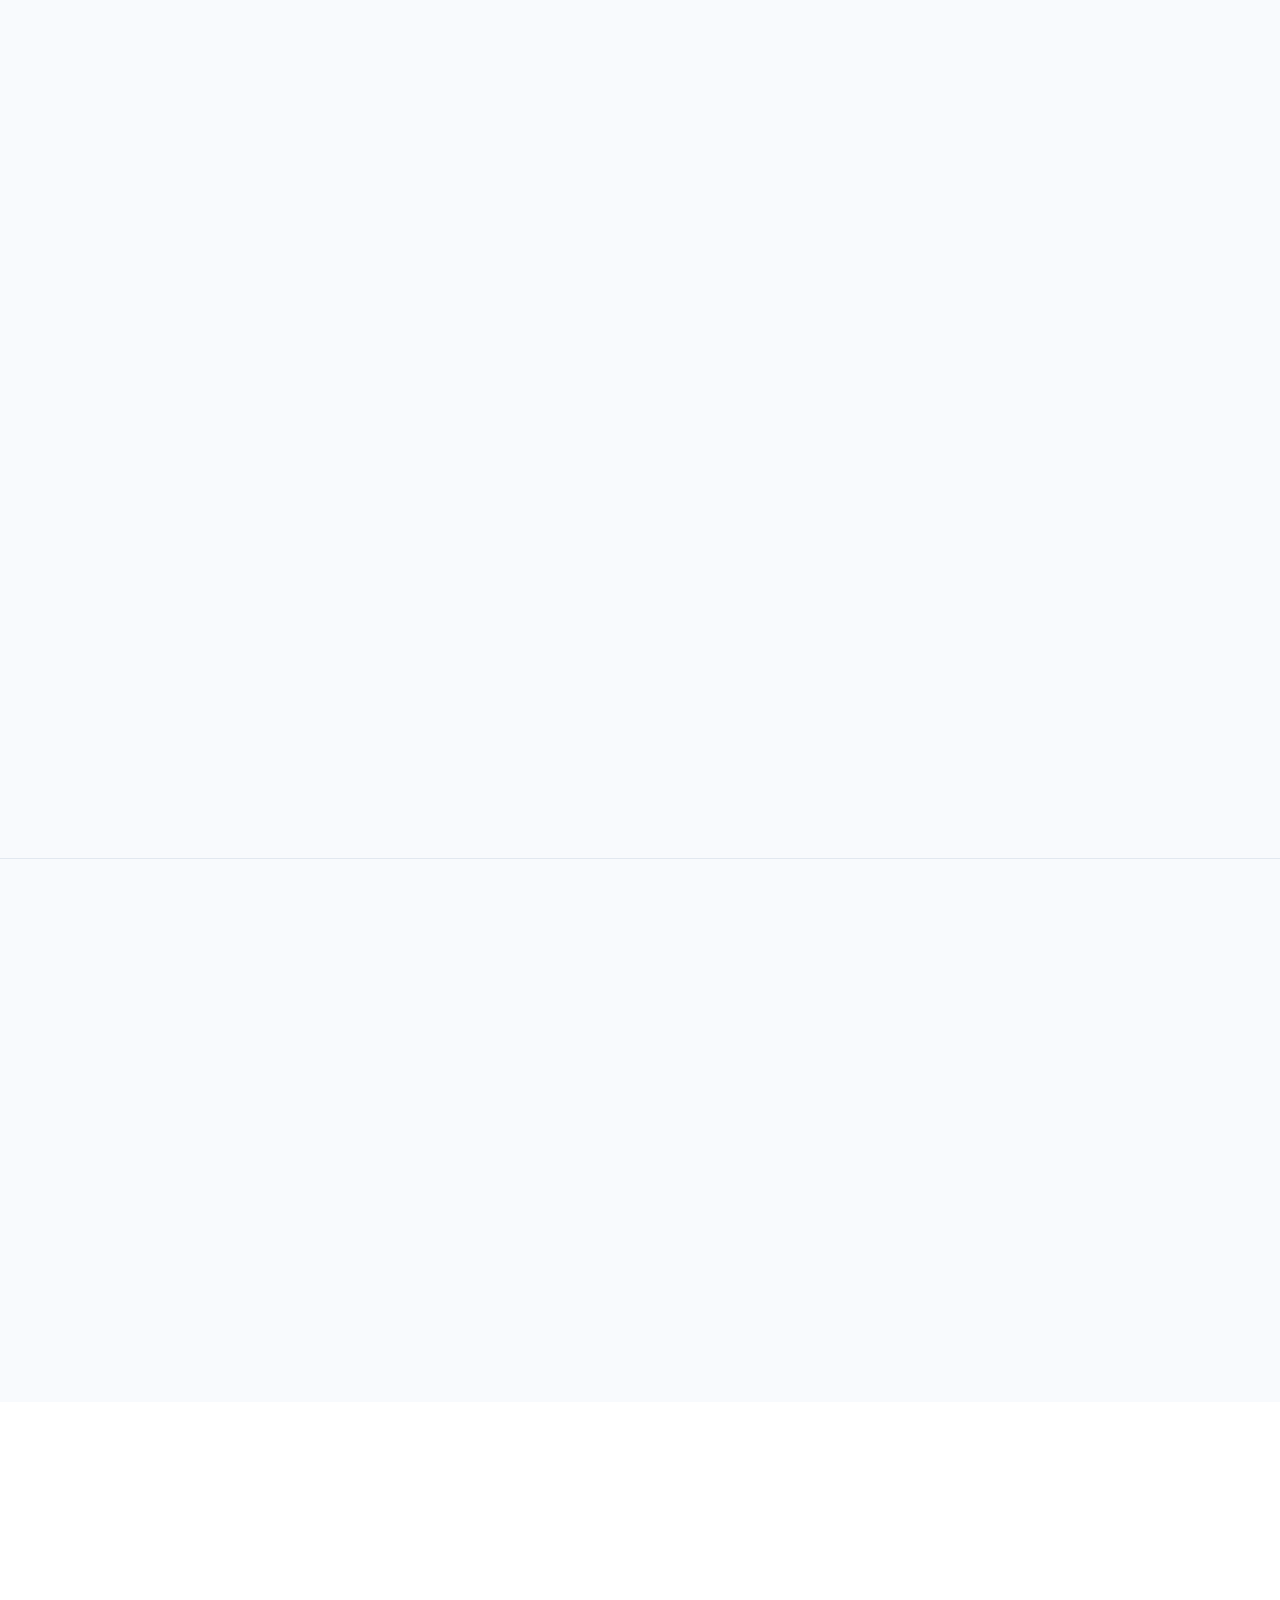
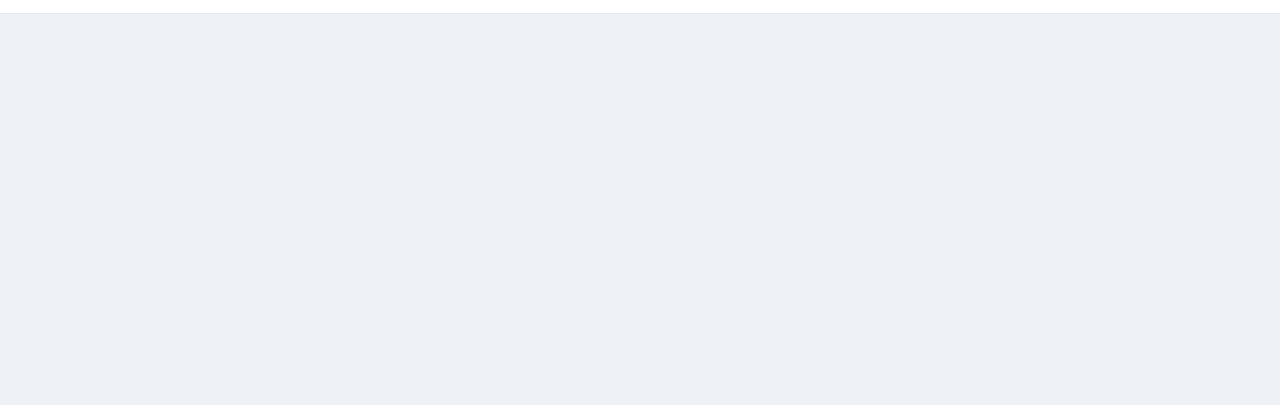
==== commit d43a67be: "feat(hero): rounded card layout with 2000px max-width and floating proof badge" ====
--- a/index.html
+++ b/index.html
@@ -180,7 +180,8 @@
           <path d="M 0.1738 0.0443 Q 0.1800 0.0000 0.2150 0.0000 L 0.9650 0.0000 Q 1.0000 0.0000 1.0000 0.0450 L 1.0000 0.9550 Q 1.0000 1.0000 0.9650 1.0000 L 0.0350 1.0000 Q 0.0000 1.0000 0.0062 0.9557 Z" />
         </clipPath>
         <clipPath id="hero-rounded-slant-mobile" clipPathUnits="objectBoundingBox">
-          <path d="M 0.1140 0.0496 Q 0.1200 0.0000 0.1700 0.0000 L 0.9500 0.0000 Q 1.0000 0.0000 1.0000 0.0500 L 1.0000 0.9500 Q 1.0000 1.0000 0.9500 1.0000 L 0.0500 1.0000 Q 0.0000 1.0000 0.0060 0.9504 Z" />
+          <!-- Trapezoid: narrower top, wider bottom, with rounded corners -->
+          <path d="M 0.1200 0.0400 Q 0.1250 0.0000 0.1750 0.0000 L 0.8250 0.0000 Q 0.8750 0.0000 0.8800 0.0400 L 1.0000 0.9500 Q 1.0000 1.0000 0.9500 1.0000 L 0.0500 1.0000 Q 0.0000 1.0000 0.0000 0.9500 Z" />
         </clipPath>
       </defs>
     </svg>
--- a/css/styles.css
+++ b/css/styles.css
@@ -554,7 +554,7 @@
    ========================================================================== */
 .hero-clean-section {
   background-color: #ffffff;
-  padding: 0;
+  padding: clamp(3rem, 5vw, 5rem) 0;
   position: relative;
   overflow: hidden;
   border-bottom: 1px solid #eef2f6;
@@ -563,28 +563,26 @@
 
 .hero-clean-container {
   display: grid;
-  grid-template-columns: 1.14fr 0.86fr;
-  align-items: stretch;
-  min-height: clamp(520px, 52vw, 640px);
+  grid-template-columns: 1fr 1fr;
+  align-items: center;
+  gap: clamp(2.5rem, 5vw, 5rem);
   width: 100%;
   max-width: 2000px;
   margin-left: auto;
   margin-right: auto;
+  padding: 0 clamp(1.5rem, 4vw, 4rem);
+  box-sizing: border-box;
 }
 
 /* Left Content Column */
 .hero-clean-content {
   display: flex;
   flex-direction: column;
-  justify-content: space-between;
+  justify-content: center;
   align-items: flex-start;
-  padding-left: clamp(1.5rem, 4vw, 4.5rem);
-  padding-right: clamp(1.5rem, 3vw, 3.5rem);
-  padding-top: clamp(3rem, 5vw, 4.5rem);
-  padding-bottom: 42px; /* Directly matches baseline of right-hand proof badge (10px pad + 32px bottom) */
+  padding: 0;
   box-sizing: border-box;
   width: 100%;
-  height: 100%;
 }
 
 .hero-clean-body {
@@ -594,10 +592,10 @@
 
 .hero-clean-title {
   font-family: var(--font-heading);
-  font-size: clamp(2.4rem, 3.8vw, 3.75rem);
+  font-size: clamp(2.4rem, 4vw, 3.85rem);
   font-weight: 800;
   color: #0b1523;
-  line-height: 1.14;
+  line-height: 1.12;
   letter-spacing: -0.035em;
   margin: 0 0 1.25rem 0;
   max-width: none;
@@ -631,7 +629,7 @@
   font-family: var(--font-heading);
   font-size: 1.02rem;
   font-weight: 500;
-  padding: 0.45rem 0.55rem 0.45rem 1.65rem;
+  padding: 0.55rem 0.65rem 0.55rem 1.75rem;
   border-radius: 9999px;
   border: 1.5px solid #0b1523;
   box-shadow: 0 10px 24px -4px rgba(11, 21, 35, 0.22);
@@ -668,21 +666,21 @@
   transform: translateY(2px);
 }
 
-/* Bottom Action Links (Browse Products, Private Label, Inquire) - Straight across with Supplying 500+ Badge */
+/* Bottom Action Links */
 .hero-clean-links {
   display: flex;
   align-items: center;
-  gap: 2.2rem;
-  margin-top: auto;
-  padding-top: 1.5rem;
-  min-height: 48px;
+  gap: 2rem;
+  margin-top: 2.25rem;
+  padding-top: 1.25rem;
+  border-top: 1px solid #f1f5f9;
   flex-wrap: wrap;
   width: 100%;
 }
 
 .hero-clean-link {
   font-family: var(--font-heading);
-  font-size: 0.98rem;
+  font-size: 0.95rem;
   font-weight: 600;
   color: #0b1523;
   text-decoration: none;
@@ -705,13 +703,10 @@
   transform: translate(2px, -2px);
 }
 
-/* Right Media Column: Full-Bleed Right Edge with Left Slanted Cut & 10px Gap */
+/* Right Media Column: Clean Rounded Card */
 .hero-clean-media-col {
   position: relative;
   width: 100%;
-  height: 100%;
-  min-height: clamp(480px, 48vw, 640px);
-  padding: 10px 10px 10px 0;
   box-sizing: border-box;
   display: flex;
 }
@@ -719,55 +714,55 @@
 .hero-angled-wrapper {
   position: relative;
   width: 100%;
-  height: 100%;
-  flex: 1;
-  filter: drop-shadow(0 14px 28px rgba(11, 21, 35, 0.09));
+  border-radius: 28px;
+  overflow: visible;
+  filter: drop-shadow(0 20px 40px rgba(11, 21, 35, 0.08));
 }
 
 .hero-clean-angled-photo {
   position: relative;
   width: 100%;
-  height: 100%;
+  height: clamp(440px, 36vw, 680px);
   overflow: hidden;
-  border-radius: 24px;
-  -webkit-clip-path: url(#hero-rounded-slant);
-  clip-path: url(#hero-rounded-slant);
-  background-color: #0b1523;
+  border-radius: 28px;
+  background-color: #f1f5f9;
+  -webkit-clip-path: none;
+  clip-path: none;
 }
 
 .hero-clean-angled-img {
   width: 100%;
   height: 100%;
   object-fit: cover;
-  object-position: center 30%;
+  object-position: center center;
+  display: block;
+  border-radius: 28px;
   transition: transform 0.6s cubic-bezier(0.16, 1, 0.3, 1);
 }
 
 .hero-angled-wrapper:hover .hero-clean-angled-img {
-  transform: scale(1.03);
-}
-
-/* The Supplying Badge across bottom of image */
+  transform: scale(1.02);
+}
+
+/* The Floating White Proof Badge at Bottom-Right of Image */
 .hero-clean-proof-badge {
   position: absolute;
-  bottom: 32px;
-  left: 50%;
-  transform: translateX(-40%);
-  display: flex;
-  align-items: center;
-  justify-content: space-between;
-  gap: 1.25rem;
-  background-color: rgba(11, 21, 35, 0.92);
-  backdrop-filter: blur(14px);
-  -webkit-backdrop-filter: blur(14px);
-  color: #ffffff;
-  border-radius: 9999px;
-  padding: 0.7rem 0.95rem 0.7rem 1.45rem;
-  box-shadow: 0 16px 36px -6px rgba(11, 21, 35, 0.42);
-  border: 1px solid rgba(255, 255, 255, 0.22);
+  bottom: 24px;
+  right: 24px;
+  left: auto;
+  transform: none;
+  display: flex;
+  align-items: center;
+  gap: 1.15rem;
+  background: #ffffff;
+  color: #0b1523;
+  border-radius: 18px;
+  padding: 0.85rem 1.25rem;
+  box-shadow: 0 16px 36px -4px rgba(11, 21, 35, 0.16), 0 4px 12px rgba(11, 21, 35, 0.06);
+  border: 1px solid rgba(226, 232, 240, 0.9);
   z-index: 5;
-  width: calc(100% - 90px);
-  max-width: 440px;
+  width: auto;
+  max-width: calc(100% - 48px);
 }
 
 .hero-clean-proof-badge .proof-text-block {
@@ -776,26 +771,27 @@
 }
 
 .hero-clean-proof-badge .proof-line-1 {
+  font-size: 0.85rem;
+  font-weight: 700;
+  color: #0b1523;
+  line-height: 1.25;
+}
+
+.hero-clean-proof-badge .proof-line-2 {
   font-size: 0.78rem;
-  font-weight: 400;
-  color: rgba(255, 255, 255, 0.85);
+  font-weight: 500;
+  color: #64748b;
   line-height: 1.25;
 }
 
-.hero-clean-proof-badge .proof-line-2 {
-  font-size: 0.84rem;
-  font-weight: 700;
-  color: #ffffff;
-  line-height: 1.25;
-}
-
 .hero-clean-proof-badge .proof-avatar-pill {
   display: flex;
   align-items: center;
-  background: rgba(255, 255, 255, 0.18);
+  background: #f8fafc;
   padding: 3px 6px;
   border-radius: 9999px;
-  border: 1px solid rgba(255, 255, 255, 0.3);
+  border: 1px solid #e2e8f0;
+  flex-shrink: 0;
 }
 
 .hero-clean-proof-badge .avatar-stack {
@@ -814,65 +810,7 @@
   justify-content: center;
   font-size: 0.85rem;
   margin-left: -7px;
-  box-shadow: 0 2px 6px rgba(0, 0, 0, 0.25);
-  overflow: hidden;
-}
-
-.hero-clean-proof-badge .avatar-circle:first-child {
-  margin-left: 0;
-}
-
-.hero-clean-proof-badge .avatar-circle img {
-  width: 100%;
-  height: 100%;
-  object-fit: cover;
-}
-
-.hero-clean-proof-badge .proof-text-block {
-  display: flex;
-  flex-direction: column;
-}
-
-.hero-clean-proof-badge .proof-line-1 {
-  font-size: 0.78rem;
-  font-weight: 400;
-  color: rgba(255, 255, 255, 0.85);
-  line-height: 1.25;
-}
-
-.hero-clean-proof-badge .proof-line-2 {
-  font-size: 0.84rem;
-  font-weight: 700;
-  color: #ffffff;
-  line-height: 1.25;
-}
-
-.hero-clean-proof-badge .proof-avatar-pill {
-  display: flex;
-  align-items: center;
-  background: rgba(255, 255, 255, 0.18);
-  padding: 3px 6px;
-  border-radius: 9999px;
-  border: 1px solid rgba(255, 255, 255, 0.3);
-}
-
-.hero-clean-proof-badge .avatar-stack {
-  display: flex;
-  align-items: center;
-}
-
-.hero-clean-proof-badge .avatar-circle {
-  width: 28px;
-  height: 28px;
-  border-radius: 50%;
-  background: #ffffff;
-  border: 2px solid #ffffff;
-  display: flex;
-  align-items: center;
-  justify-content: center;
-  font-size: 0.85rem;
-  margin-left: -7px;
-  box-shadow: 0 2px 6px rgba(0, 0, 0, 0.25);
+  box-shadow: 0 2px 6px rgba(0, 0, 0, 0.15);
   overflow: hidden;
 }
 
@@ -4150,32 +4088,34 @@
 
   .hero-clean-container {
     grid-template-columns: 1fr;
+    gap: 3rem;
     min-height: auto;
+    padding: 0 1.5rem;
   }
 
   .hero-clean-content {
-    padding-left: 24px;
-    padding-right: 24px;
-    padding-top: 3.5rem;
-    padding-bottom: 2rem;
+    padding: 0;
   }
 
   .hero-clean-media-col {
-    min-height: 380px;
-    padding: 10px;
+    min-height: auto;
+    padding: 0;
   }
 
   .hero-clean-angled-photo {
-    -webkit-clip-path: url(#hero-rounded-slant-mobile);
-    clip-path: url(#hero-rounded-slant-mobile);
-    border-radius: 20px;
+    -webkit-clip-path: none;
+    clip-path: none;
+    border-radius: 24px;
+    height: 420px;
   }
 
   .hero-clean-proof-badge {
+    position: absolute;
     bottom: 20px;
-    left: 50%;
-    transform: translateX(-50%);
-    width: calc(100% - 48px);
+    right: 20px;
+    left: auto;
+    transform: none;
+    max-width: calc(100% - 40px);
   }
   
   .about-overview-grid {
@@ -4233,7 +4173,7 @@
   }
 
   .hero-clean-section {
-    padding: 2.75rem 0 2rem;
+    padding: 2.25rem 0 2rem;
   }
   
   .hero-clean-title {
@@ -4262,33 +4202,39 @@
   }
 
   .hero-clean-media-col {
-    min-height: 280px;
-    padding: 10px;
+    min-height: auto;
+    padding: 0;
   }
 
   .hero-clean-angled-photo {
-    -webkit-clip-path: url(#hero-rounded-slant-mobile);
-    clip-path: url(#hero-rounded-slant-mobile);
-    border-radius: 18px;
-    height: 280px;
+    -webkit-clip-path: none;
+    clip-path: none;
+    border-radius: 20px;
+    height: 300px;
   }
 
   .hero-clean-proof-badge {
-    position: static;
+    position: absolute;
+    bottom: 14px;
+    right: 14px;
+    left: 14px;
     transform: none;
-    margin-top: 1rem;
-    width: 100%;
-    max-width: 100%;
-    flex-direction: column;
-    text-align: center;
-    border-radius: 20px;
-    padding: 0.85rem 1.15rem;
+    width: auto;
+    max-width: none;
+    flex-direction: row;
+    text-align: left;
+    border-radius: 16px;
+    padding: 0.7rem 0.95rem;
     gap: 0.75rem;
+  }
+
+  .hero-clean-proof-badge .proof-avatar-pill {
+    flex-shrink: 0;
   }
   
   .proof-text-block {
-    text-align: center;
-    margin-bottom: 0.35rem;
+    text-align: left;
+    margin-bottom: 0;
   }
 
   .product-showcase-grid {
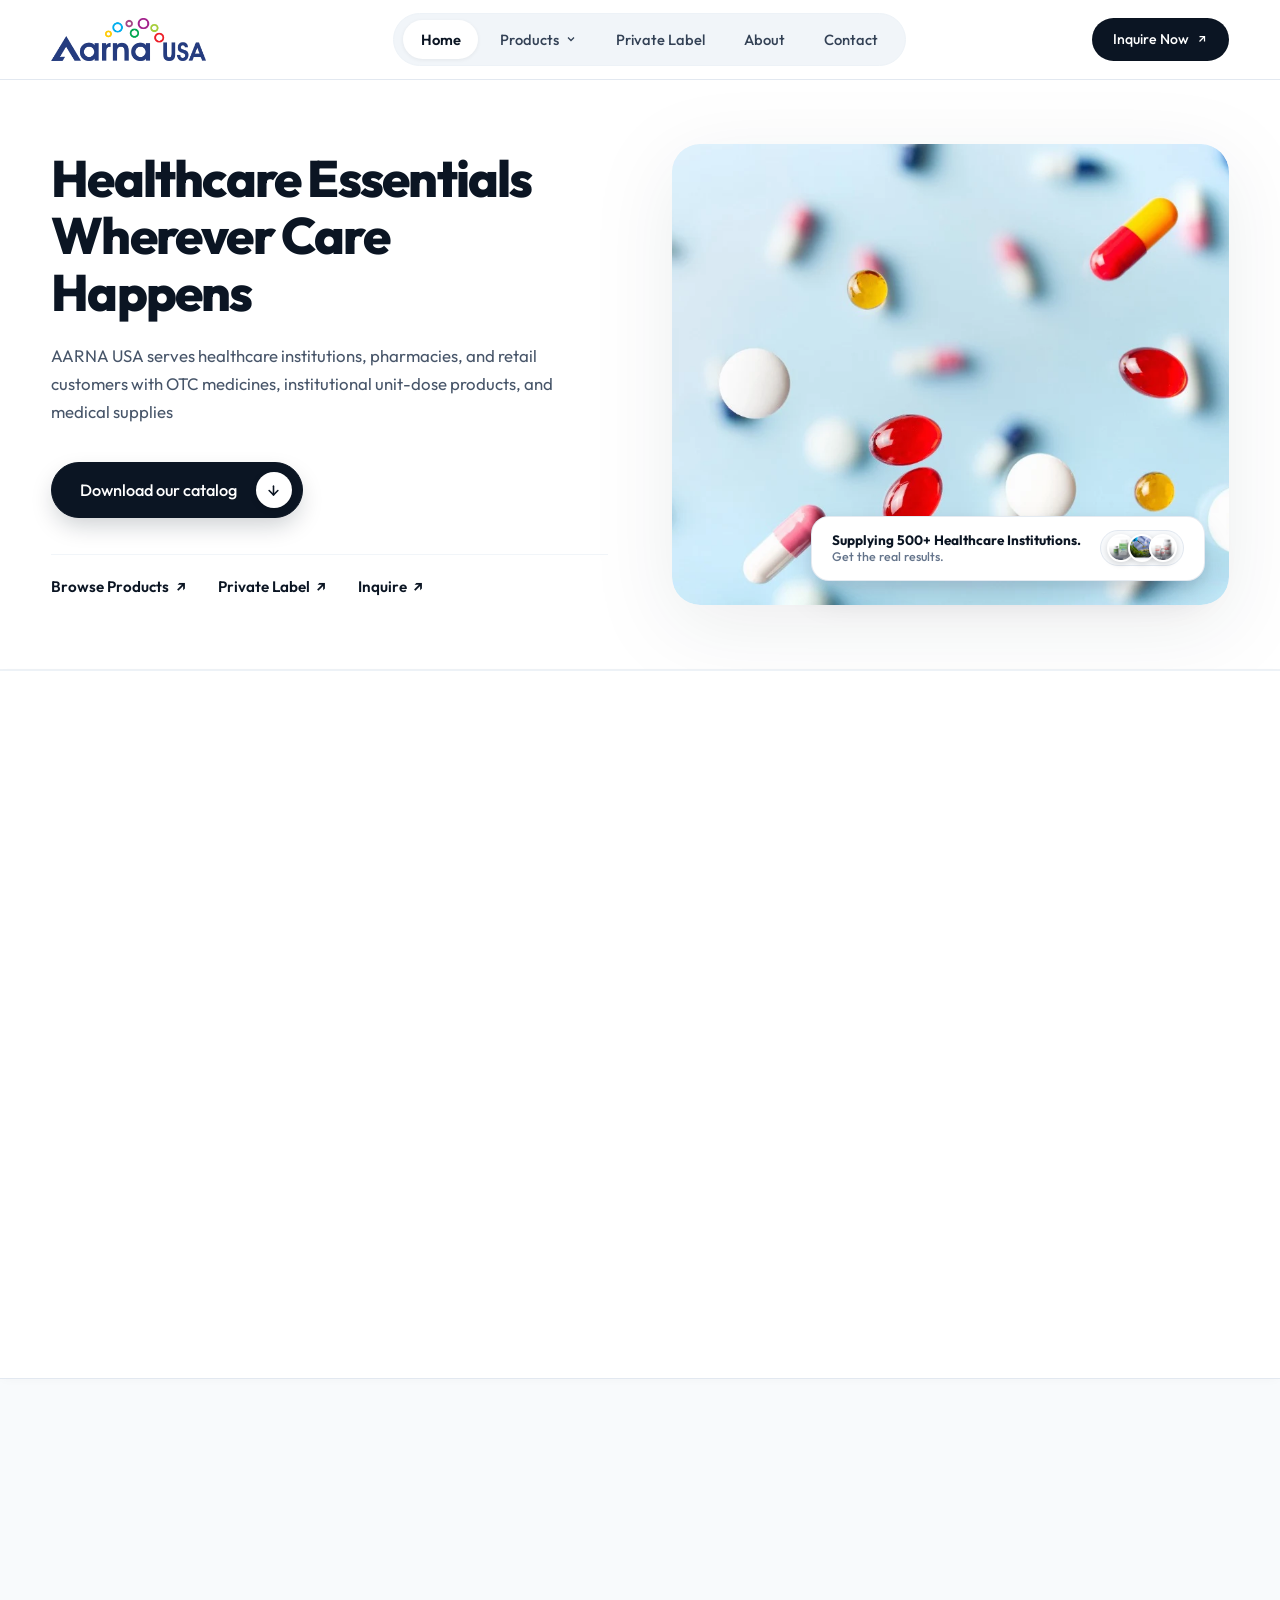
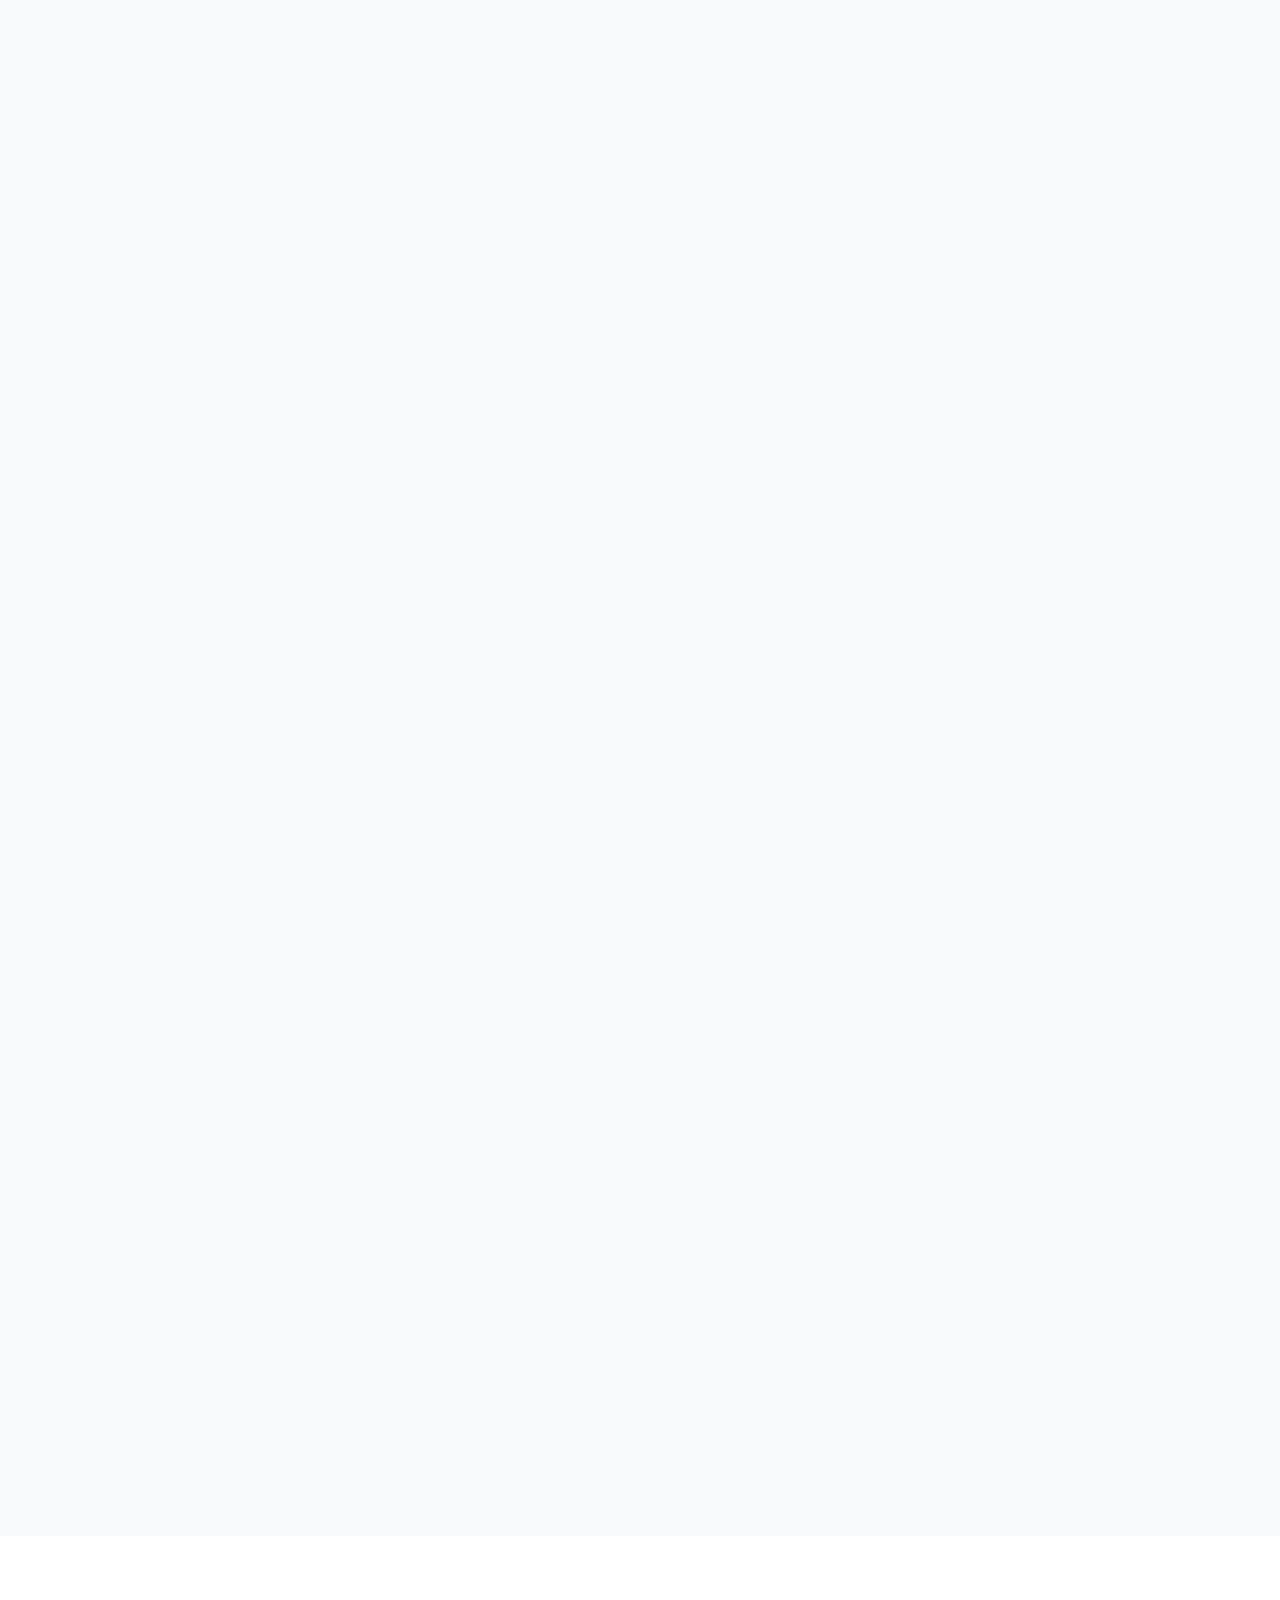
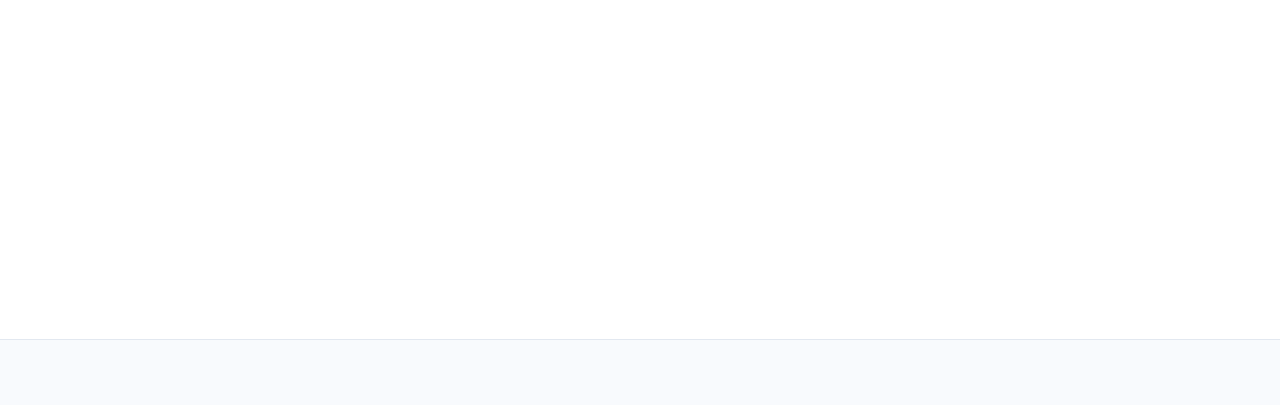
==== commit 8e8fd836: "feat(hero): update hero image with floating pharmaceutical capsules" ====
--- a/index.html
+++ b/index.html
@@ -235,12 +235,12 @@
         <!-- Right Column: Angled Photo & Supplying Proof Badge -->
         <div class="hero-clean-media-col">
           <div class="hero-angled-wrapper">
-            <!-- Angled Photo Container with Diagonal Cut -->
+            <!-- Rounded Photo Container -->
             <div class="hero-clean-angled-photo">
-              <img src="assets/images/bottles-solid-dosage.webp"
-                alt="AARNA OTC Medicines, Solid Dosage Bottles and Institutional Packaging"
+              <img src="assets/images/hero-pills-floating.webp"
+                alt="AARNA Pharmaceutical Solutions — Essential OTC Medicines, Capsules and Tablets"
                 class="hero-clean-angled-img"
-                width="640" height="420"
+                width="1024" height="680"
                 loading="eager" decoding="async">
             </div>
 
--- a/css/styles.css
+++ b/css/styles.css
@@ -2207,24 +2207,30 @@
   margin: 0 auto;
 }
 
+.team-cards-grid,
 .team-card-wrap {
   width: 100%;
-  max-width: 860px;
+  max-width: 1360px;
   margin: 0 auto;
+  display: grid;
+  grid-template-columns: repeat(auto-fit, minmax(min(100%, 540px), 1fr));
+  gap: clamp(1.75rem, 3.5vw, 2.75rem);
+  align-items: stretch;
 }
 
 /* Leader Profile Card (Text-Only Format matching Mockup) */
 .team-card-single,
 .leader-profile-card-textonly {
   background-color: #ffffff;
-  border: none;
-  border-radius: 26px;
-  padding: clamp(2.25rem, 4.5vw, 3.75rem);
-  box-shadow: 0 20px 50px -10px rgba(6, 30, 71, 0.08), 0 8px 24px -4px rgba(6, 30, 71, 0.04);
-  display: block !important;
+  border: 1px solid #eef2f6;
+  border-radius: 24px;
+  padding: clamp(2rem, 3.5vw, 3.25rem);
+  box-shadow: 0 16px 45px -10px rgba(6, 30, 71, 0.08), 0 4px 16px -2px rgba(6, 30, 71, 0.03);
+  display: flex !important;
+  flex-direction: column;
+  justify-content: flex-start;
   width: 100%;
-  max-width: 860px;
-  margin: 0 auto;
+  height: 100%;
   box-sizing: border-box;
   text-align: left;
   transition: transform var(--transition-base), box-shadow var(--transition-base);
@@ -2232,7 +2238,8 @@
 
 .team-card-single:hover,
 .leader-profile-card-textonly:hover {
-  box-shadow: 0 28px 65px -12px rgba(6, 30, 71, 0.12), 0 10px 28px -4px rgba(6, 30, 71, 0.05);
+  transform: translateY(-3px);
+  box-shadow: 0 24px 55px -12px rgba(6, 30, 71, 0.12), 0 8px 24px -4px rgba(6, 30, 71, 0.05);
 }
 
 /* Leader Profile Card with Photo (Legacy / Multi-column Layout) */
@@ -2304,7 +2311,7 @@
 
 .leader-name {
   font-family: var(--font-heading);
-  font-size: clamp(2.4rem, 3.6vw, 3.3rem);
+  font-size: clamp(2rem, 2.75vw, 2.75rem);
   font-weight: 800;
   color: #061e47;
   letter-spacing: -0.03em;
@@ -2313,9 +2320,9 @@
 }
 
 .leader-role {
-  font-size: clamp(1.15rem, 1.4vw, 1.35rem);
-  font-weight: 500;
-  color: #64748b;
+  font-size: clamp(1.05rem, 1.25vw, 1.2rem);
+  font-weight: 600;
+  color: #0d9488;
   margin: 0 0 1.6rem 0;
   letter-spacing: -0.01em;
 }
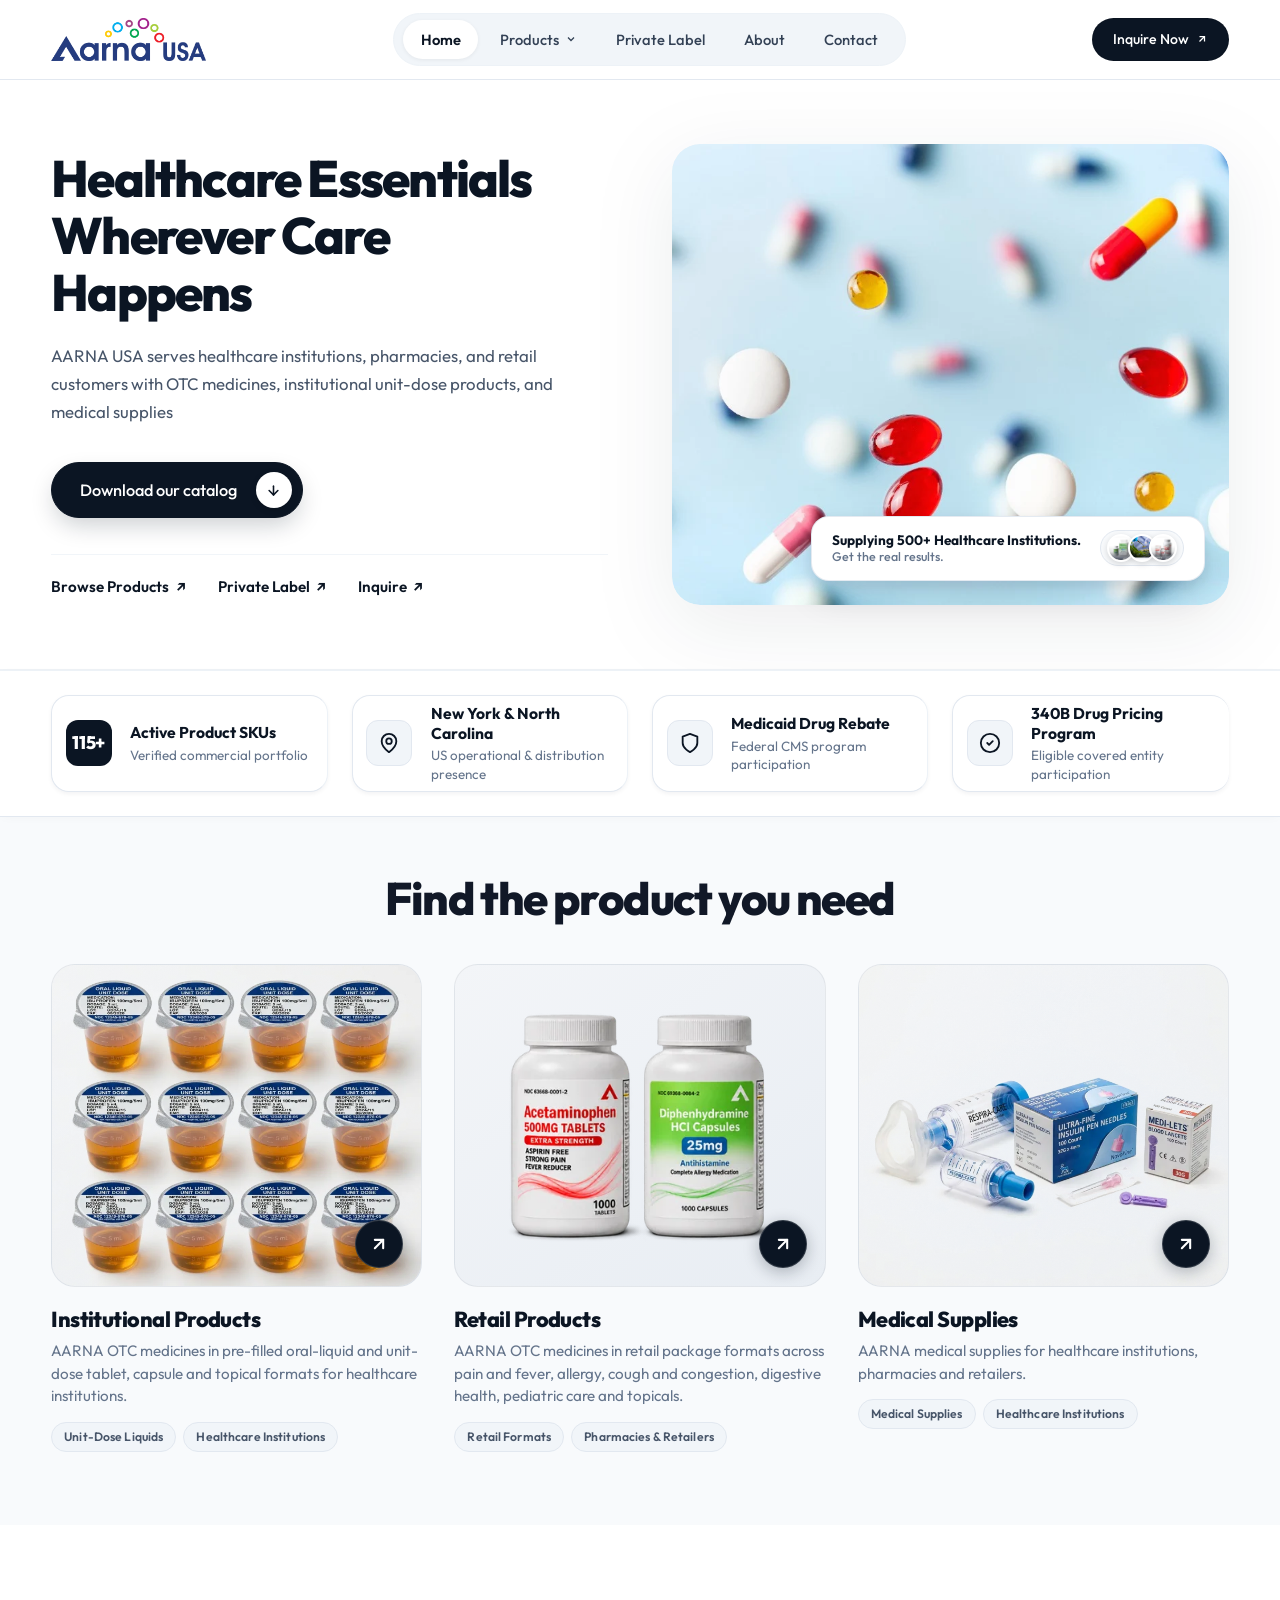
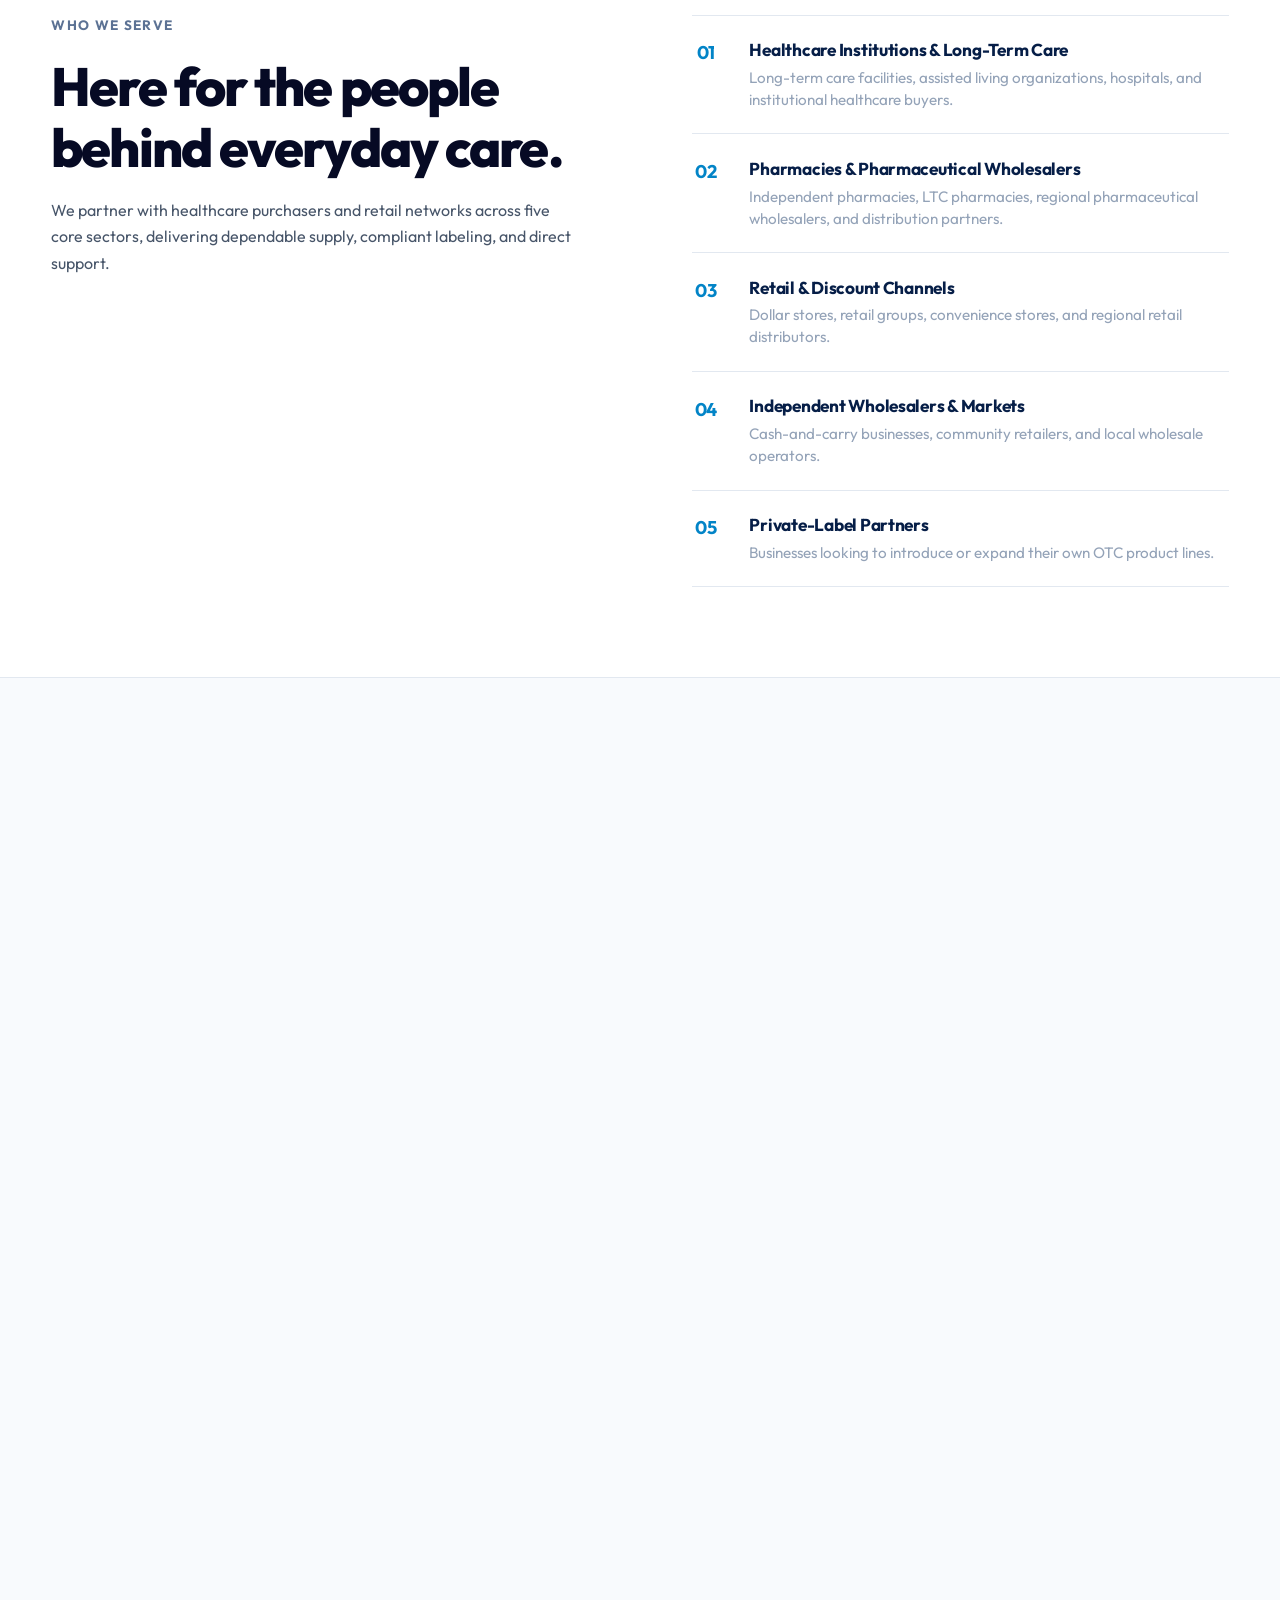
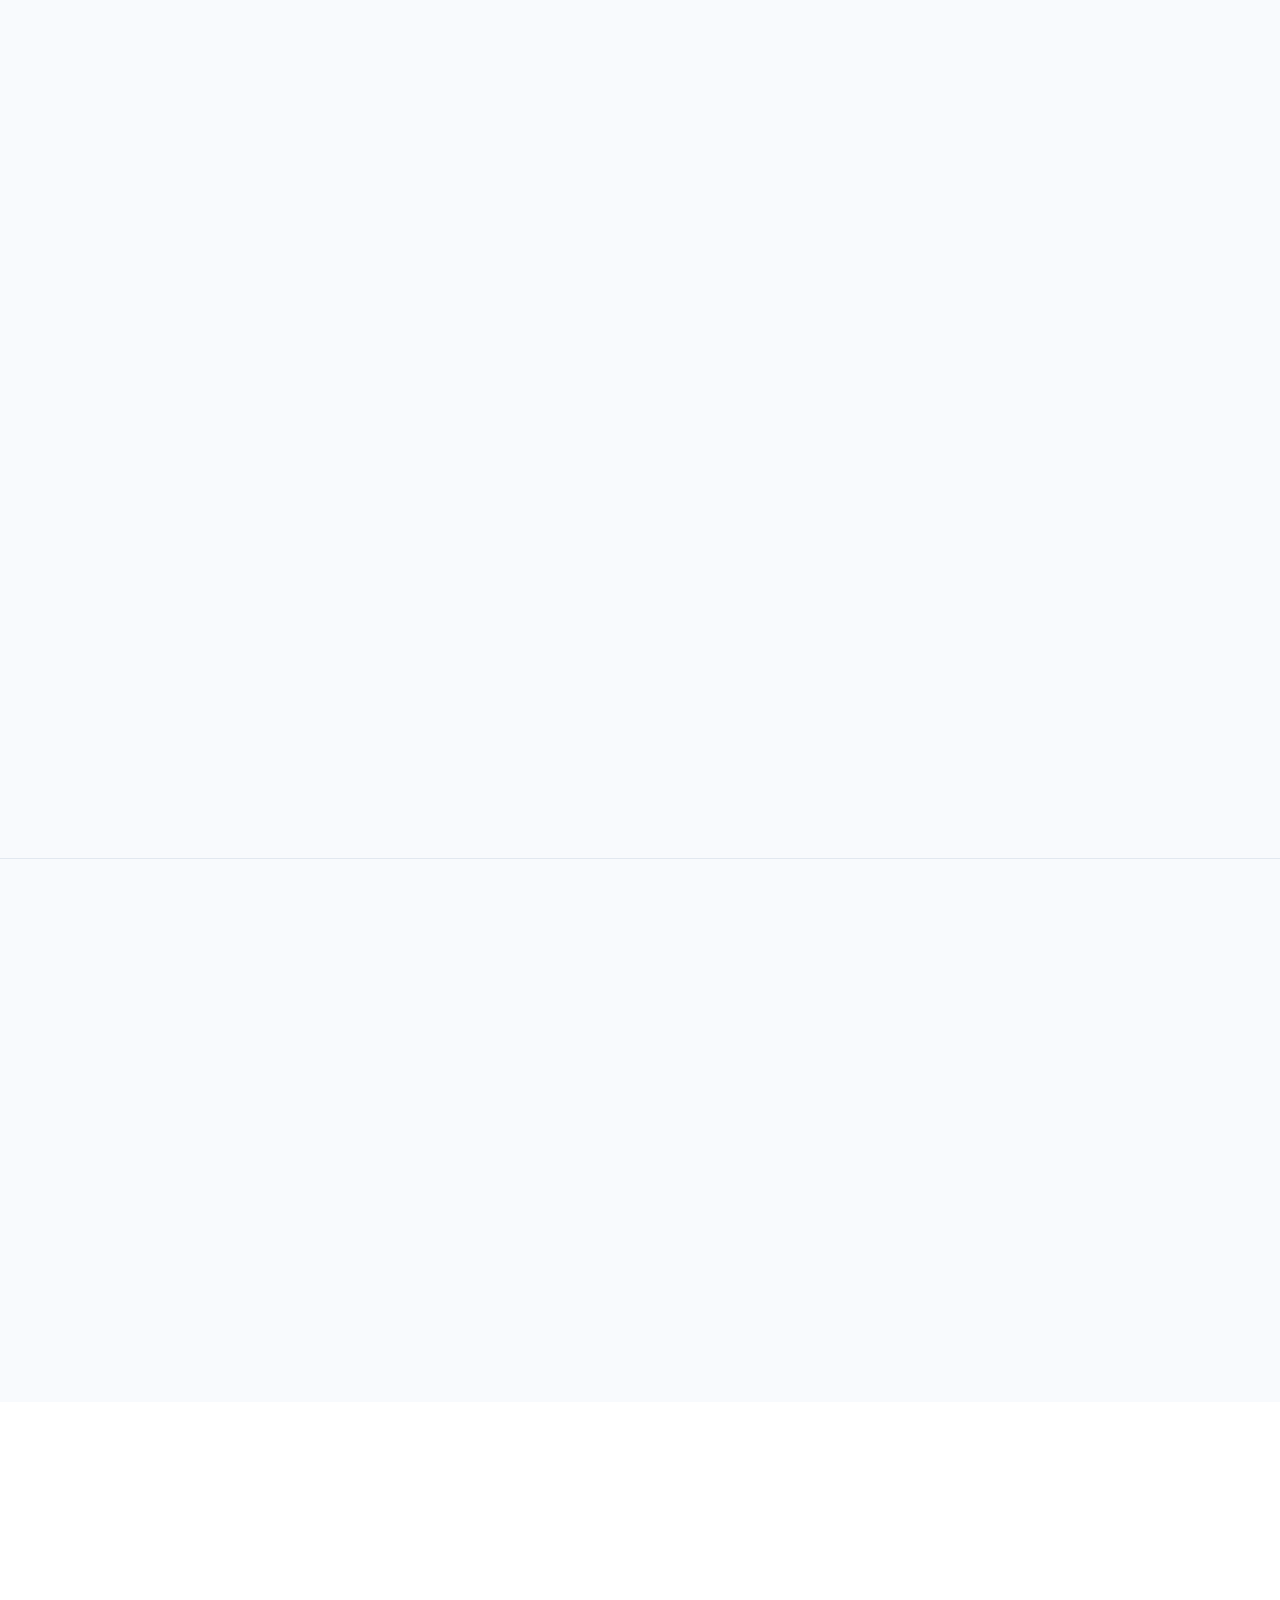
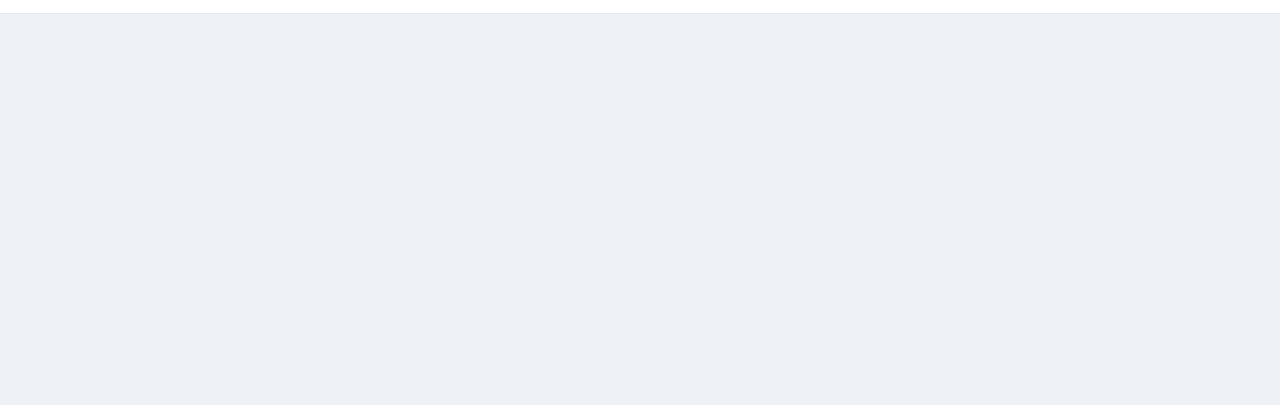
==== commit 6e3cfc49: "feat(catalog): update product catalog PDF to final 2 version and bump cache query to v4" ====
--- a/index.html
+++ b/index.html
@@ -782,7 +782,7 @@
 
   <script src="scripts/products-data.js?v=3.2"></script>
   <script src="scripts/store.js?v=3.2"></script>
-  <script src="scripts/app.js?v=3.2"></script>
+  <script src="scripts/app.js?v=4.0"></script>
 </body>
 
 </html>
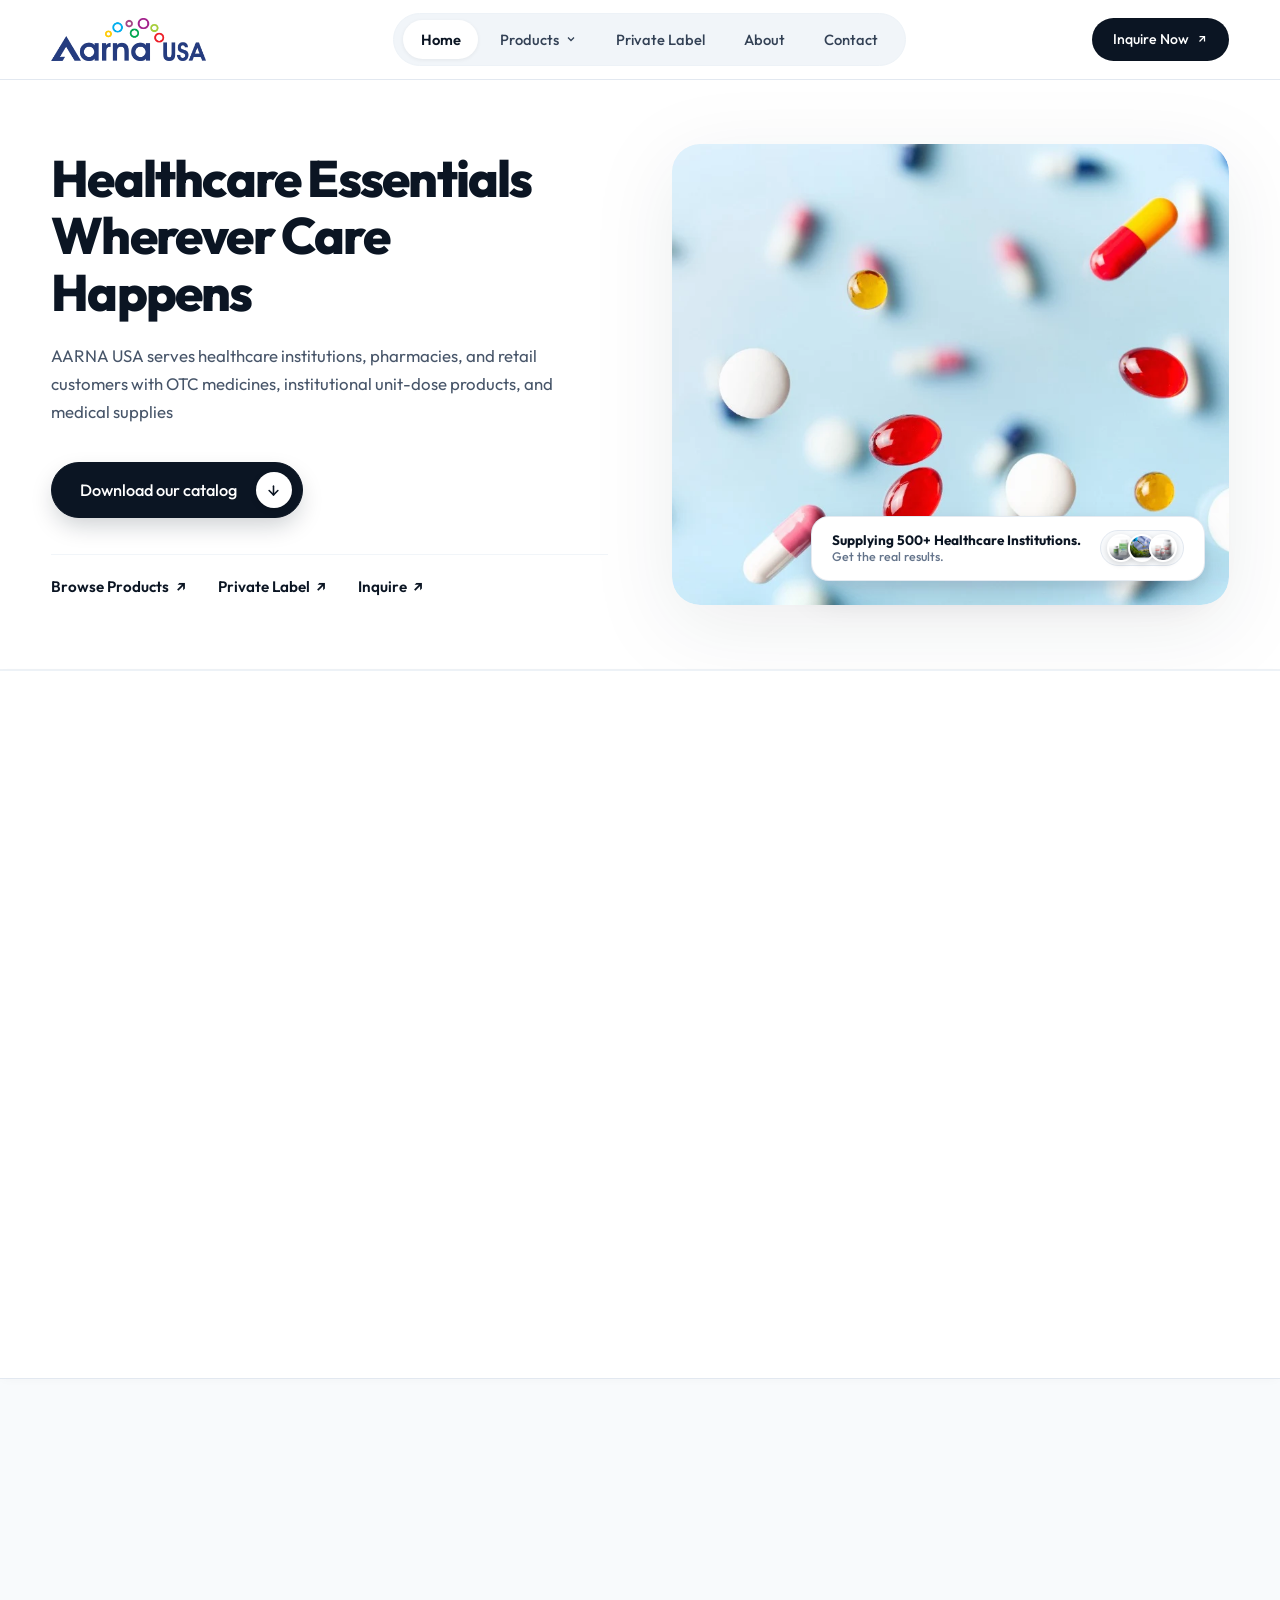
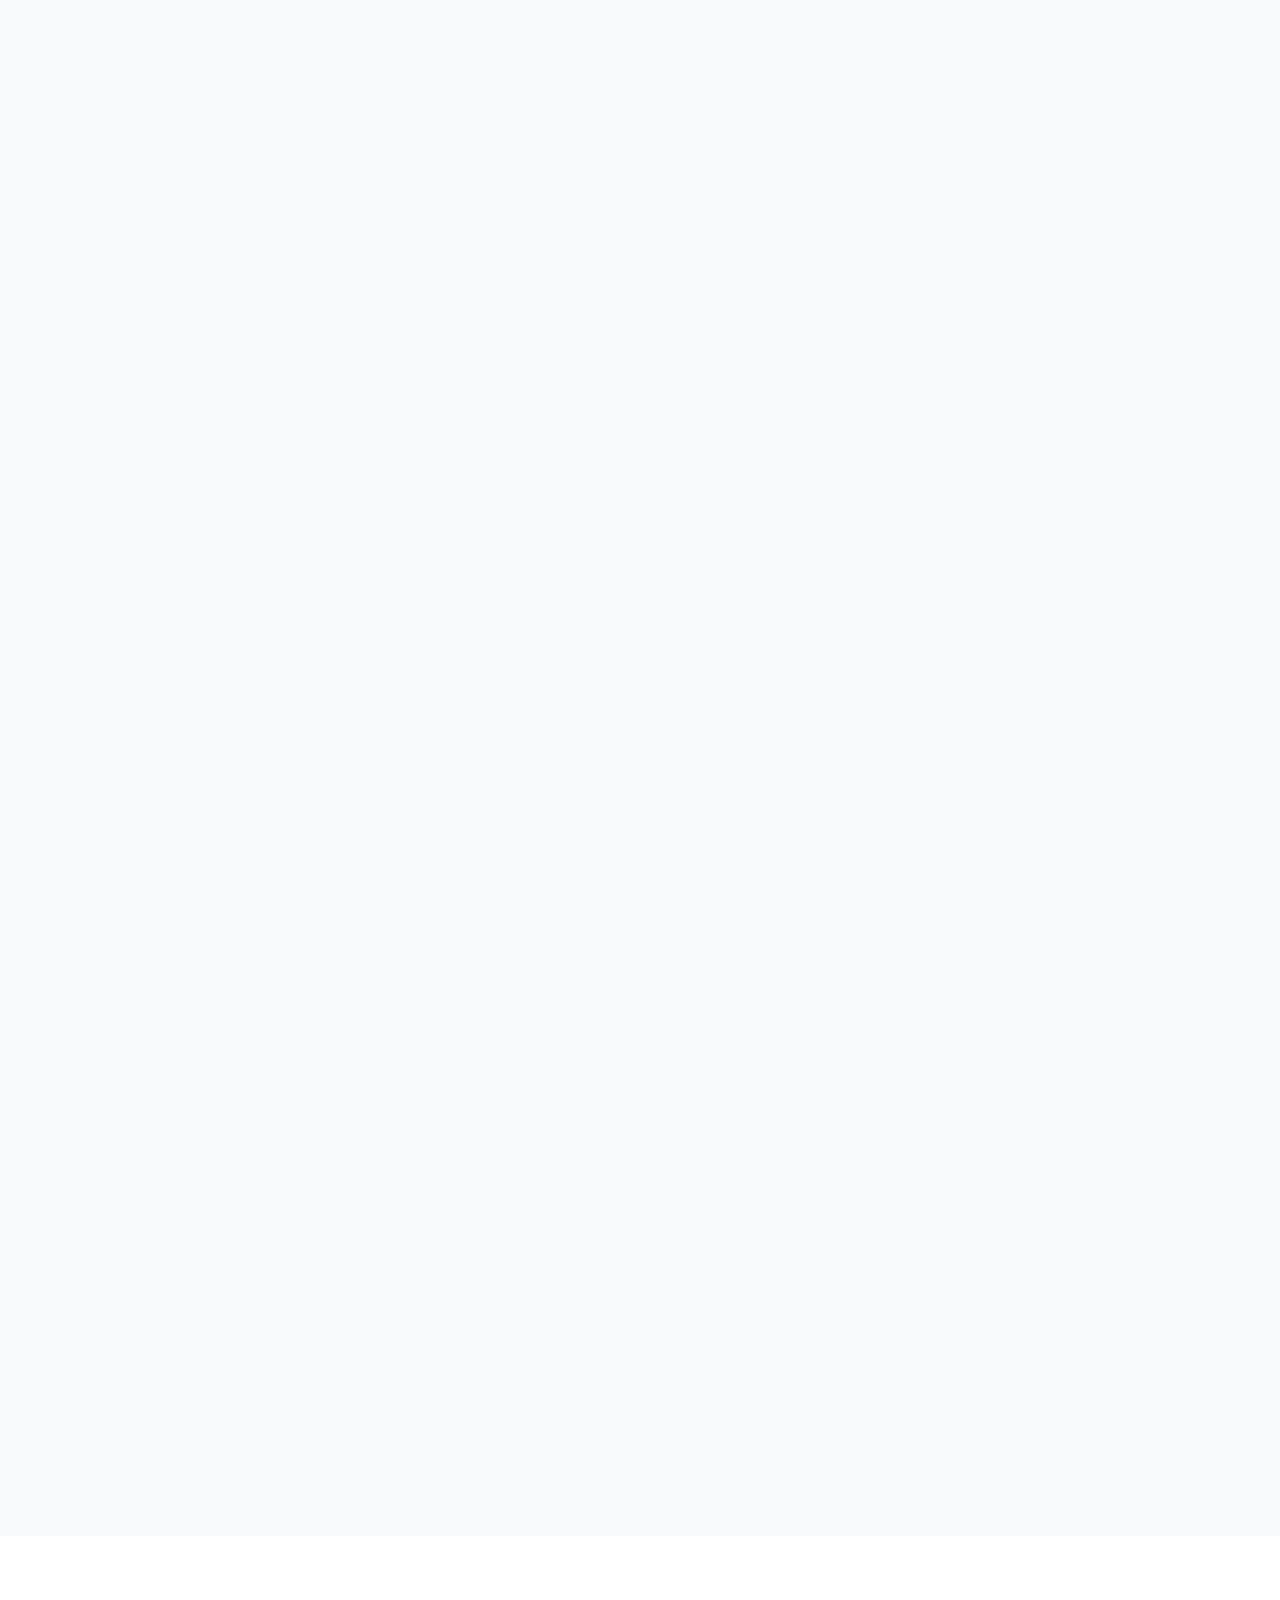
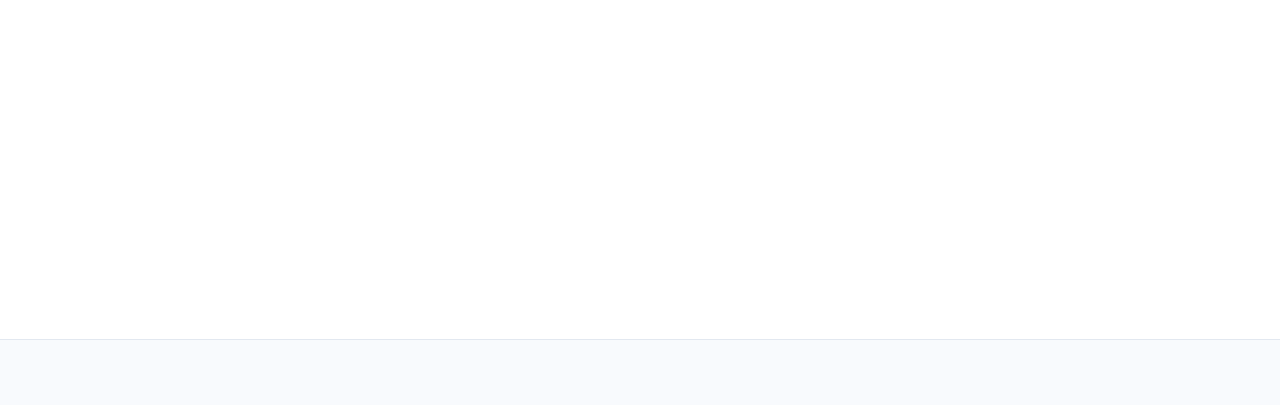
==== commit 7e2707ef: "feat: update product catalog to final 3 and replace institutional products photo on homepage" ====
--- a/index.html
+++ b/index.html
@@ -174,14 +174,16 @@
   <main>
     <!-- HERO SECTION (Clean White Section: Left Content & Actions, Right Full-Bleed Angled Photo) -->
     <!-- SVG Clip Path Definitions for Hero Angled Image with Smooth Rounded Corners -->
-    <svg width="0" height="0" class="svg-defs-hidden" aria-hidden="true" style="position:absolute;width:0;height:0;overflow:hidden;pointer-events:none;">
+    <svg width="0" height="0" class="svg-defs-hidden" aria-hidden="true"
+      style="position:absolute;width:0;height:0;overflow:hidden;pointer-events:none;">
       <defs>
         <clipPath id="hero-rounded-slant" clipPathUnits="objectBoundingBox">
-          <path d="M 0.1738 0.0443 Q 0.1800 0.0000 0.2150 0.0000 L 0.9650 0.0000 Q 1.0000 0.0000 1.0000 0.0450 L 1.0000 0.9550 Q 1.0000 1.0000 0.9650 1.0000 L 0.0350 1.0000 Q 0.0000 1.0000 0.0062 0.9557 Z" />
+          <path
+            d="M 0.1738 0.0443 Q 0.1800 0.0000 0.2150 0.0000 L 0.9650 0.0000 Q 1.0000 0.0000 1.0000 0.0450 L 1.0000 0.9550 Q 1.0000 1.0000 0.9650 1.0000 L 0.0350 1.0000 Q 0.0000 1.0000 0.0062 0.9557 Z" />
         </clipPath>
         <clipPath id="hero-rounded-slant-mobile" clipPathUnits="objectBoundingBox">
-          <!-- Trapezoid: narrower top, wider bottom, with rounded corners -->
-          <path d="M 0.1200 0.0400 Q 0.1250 0.0000 0.1750 0.0000 L 0.8250 0.0000 Q 0.8750 0.0000 0.8800 0.0400 L 1.0000 0.9500 Q 1.0000 1.0000 0.9500 1.0000 L 0.0500 1.0000 Q 0.0000 1.0000 0.0000 0.9500 Z" />
+          <path
+            d="M 0.1140 0.0496 Q 0.1200 0.0000 0.1700 0.0000 L 0.9500 0.0000 Q 1.0000 0.0000 1.0000 0.0500 L 1.0000 0.9500 Q 1.0000 1.0000 0.9500 1.0000 L 0.0500 1.0000 Q 0.0000 1.0000 0.0060 0.9504 Z" />
         </clipPath>
       </defs>
     </svg>
@@ -197,8 +199,7 @@
             </h1>
 
             <p class="hero-clean-desc" data-cms-key="hero_home_desc">
-              AARNA USA serves healthcare institutions, pharmacies, and retail customers with OTC medicines, institutional
-              unit-dose products, and medical supplies
+              AARNA USA serves healthcare institutions, pharmacies, and retail customers with OTC medicines, institutional unit-dose products, and medical supplies
             </p>
 
             <div class="hero-clean-actions">
@@ -232,16 +233,14 @@
           </div>
         </div>
 
-        <!-- Right Column: Angled Photo & Supplying Proof Badge -->
+        <!-- Right Column: Rounded Photo & Supplying Proof Badge -->
         <div class="hero-clean-media-col">
           <div class="hero-angled-wrapper">
             <!-- Rounded Photo Container -->
             <div class="hero-clean-angled-photo">
               <img src="assets/images/hero-pills-floating.webp"
                 alt="AARNA Pharmaceutical Solutions — Essential OTC Medicines, Capsules and Tablets"
-                class="hero-clean-angled-img"
-                width="1024" height="680"
-                loading="eager" decoding="async">
+                class="hero-clean-angled-img" width="1024" height="680" loading="eager" decoding="async">
             </div>
 
             <!-- The Supplying Badge with Avatar Stack -->
@@ -346,7 +345,7 @@
           <article class="modern-prod-card product-showcase-item" data-category="institutional">
             <div class="product-media-card">
               <a href="institutional-products.html" class="media-card-link" aria-label="View Institutional Products">
-                <img src="assets/images/card-institutional.webp" data-cms-media="card_institutional"
+                <img src="assets/images/card-institutional.webp?v=2" data-cms-media="card_institutional"
                   alt="Institutional Products - Pre-filled unit-dose oral liquid cups" class="media-card-img"
                   width="380" height="240" loading="lazy" decoding="async">
               </a>
@@ -513,9 +512,10 @@
     </section>
 
     <!-- SECTION: COMMERCIAL PARTNERSHIPS & PRIVATE LABEL SHOWCASE -->
-    <section class="section-padding custom-brand-showcase-section" id="private-label-section" aria-labelledby="brand-showcase-heading">
+    <section class="section-padding custom-brand-showcase-section" id="private-label-section"
+      aria-labelledby="brand-showcase-heading">
       <div class="container">
-        
+
         <!-- Centered Header Block -->
         <div class="brand-showcase-header">
           <span class="brand-eyebrow-pill">COMMERCIAL PARTNERSHIPS &amp; CONTRACT SUPPLY</span>
@@ -523,16 +523,23 @@
             Powering Healthcare Brands with Custom Supply &amp; Manufacturing
           </h2>
           <p class="brand-showcase-subtitle">
-            We partner with healthcare institutions, pharmacies, wholesalers, and retail distributors to deliver dependable AARNA-brand wholesale supply and turnkey private-label OTC products.
+            We partner with healthcare institutions, pharmacies, wholesalers, and retail distributors to deliver
+            dependable AARNA-brand wholesale supply and turnkey private-label OTC products.
           </p>
           <div class="brand-header-actions">
             <a href="contact.html?inquiry=wholesale" class="btn-brand-pill btn-brand-primary">
               <span>Become a Wholesale Partner</span>
-              <svg width="15" height="15" viewBox="0 0 24 24" fill="none" stroke="currentColor" stroke-width="2.5"><line x1="5" y1="12" x2="19" y2="12"></line><polyline points="12 5 19 12 12 19"></polyline></svg>
+              <svg width="15" height="15" viewBox="0 0 24 24" fill="none" stroke="currentColor" stroke-width="2.5">
+                <line x1="5" y1="12" x2="19" y2="12"></line>
+                <polyline points="12 5 19 12 12 19"></polyline>
+              </svg>
             </a>
             <a href="contact.html?inquiry=private-label" class="btn-brand-pill btn-brand-secondary">
               <span>Explore Private-Label</span>
-              <svg width="15" height="15" viewBox="0 0 24 24" fill="none" stroke="currentColor" stroke-width="2.5"><line x1="5" y1="12" x2="19" y2="12"></line><polyline points="12 5 19 12 12 19"></polyline></svg>
+              <svg width="15" height="15" viewBox="0 0 24 24" fill="none" stroke="currentColor" stroke-width="2.5">
+                <line x1="5" y1="12" x2="19" y2="12"></line>
+                <polyline points="12 5 19 12 12 19"></polyline>
+              </svg>
             </a>
           </div>
         </div>
@@ -541,7 +548,10 @@
         <div class="brand-tiles-grid">
           <div class="brand-tile-card">
             <div class="brand-tile-icon" aria-hidden="true">
-              <svg width="22" height="22" viewBox="0 0 24 24" fill="none" stroke="currentColor" stroke-width="2"><path d="M10 2v7.31L4.69 19.3A2 2 0 0 0 6.42 22h11.16a2 2 0 0 0 1.73-2.7L14 9.31V2"></path><line x1="8.5" y1="2" x2="15.5" y2="2"></line></svg>
+              <svg width="22" height="22" viewBox="0 0 24 24" fill="none" stroke="currentColor" stroke-width="2">
+                <path d="M10 2v7.31L4.69 19.3A2 2 0 0 0 6.42 22h11.16a2 2 0 0 0 1.73-2.7L14 9.31V2"></path>
+                <line x1="8.5" y1="2" x2="15.5" y2="2"></line>
+              </svg>
             </div>
             <h3 class="brand-tile-title">Clinical Formulations</h3>
             <p class="brand-tile-desc">Unit-dose liquids, solid dosage, pediatric supplements, and topical care.</p>
@@ -549,7 +559,13 @@
 
           <div class="brand-tile-card">
             <div class="brand-tile-icon" aria-hidden="true">
-              <svg width="22" height="22" viewBox="0 0 24 24" fill="none" stroke="currentColor" stroke-width="2"><path d="M21 16V8a2 2 0 0 0-1-1.73l-7-4a2 2 0 0 0-2 0l-7 4A2 2 0 0 0 3 8v8a2 2 0 0 0 1 1.73l7 4a2 2 0 0 0 2 0l7-4A2 2 0 0 0 21 16z"></path><polyline points="3.27 6.96 12 12.01 20.73 6.96"></polyline><line x1="12" y1="22.08" x2="12" y2="12"></line></svg>
+              <svg width="22" height="22" viewBox="0 0 24 24" fill="none" stroke="currentColor" stroke-width="2">
+                <path
+                  d="M21 16V8a2 2 0 0 0-1-1.73l-7-4a2 2 0 0 0-2 0l-7 4A2 2 0 0 0 3 8v8a2 2 0 0 0 1 1.73l7 4a2 2 0 0 0 2 0l7-4A2 2 0 0 0 21 16z">
+                </path>
+                <polyline points="3.27 6.96 12 12.01 20.73 6.96"></polyline>
+                <line x1="12" y1="22.08" x2="12" y2="12"></line>
+              </svg>
             </div>
             <h3 class="brand-tile-title">Custom Packaging</h3>
             <p class="brand-tile-desc">Bottles, unit-dose cups, blister packaging, cartons, and tailored design.</p>
@@ -557,7 +573,9 @@
 
           <div class="brand-tile-card">
             <div class="brand-tile-icon" aria-hidden="true">
-              <svg width="22" height="22" viewBox="0 0 24 24" fill="none" stroke="currentColor" stroke-width="2"><path d="M12 22s8-4 8-10V5l-8-3-8 3v7c0 6 8 10 8 10z"></path></svg>
+              <svg width="22" height="22" viewBox="0 0 24 24" fill="none" stroke="currentColor" stroke-width="2">
+                <path d="M12 22s8-4 8-10V5l-8-3-8 3v7c0 6 8 10 8 10z"></path>
+              </svg>
             </div>
             <h3 class="brand-tile-title">FDA &amp; NDC Compliance</h3>
             <p class="brand-tile-desc">Labeler code setup, compliant labeling, and regulatory market access.</p>
@@ -565,15 +583,24 @@
 
           <div class="brand-tile-card">
             <div class="brand-tile-icon" aria-hidden="true">
-              <svg width="22" height="22" viewBox="0 0 24 24" fill="none" stroke="currentColor" stroke-width="2"><circle cx="12" cy="12" r="10"></circle><path d="m16 10-4 4-2-2"></path></svg>
+              <svg width="22" height="22" viewBox="0 0 24 24" fill="none" stroke="currentColor" stroke-width="2">
+                <circle cx="12" cy="12" r="10"></circle>
+                <path d="m16 10-4 4-2-2"></path>
+              </svg>
             </div>
             <h3 class="brand-tile-title">Volume Wholesale Pricing</h3>
-            <p class="brand-tile-desc">Competitive commercial pricing for regional distributors, pharmacies, and LTC.</p>
+            <p class="brand-tile-desc">Competitive commercial pricing for regional distributors, pharmacies, and LTC.
+            </p>
           </div>
 
           <div class="brand-tile-card">
             <div class="brand-tile-icon" aria-hidden="true">
-              <svg width="22" height="22" viewBox="0 0 24 24" fill="none" stroke="currentColor" stroke-width="2"><rect x="1" y="3" width="15" height="13"></rect><polygon points="16 8 20 8 23 11 23 16 16 16 16 8"></polygon><circle cx="5.5" cy="18.5" r="2.5"></circle><circle cx="18.5" cy="18.5" r="2.5"></circle></svg>
+              <svg width="22" height="22" viewBox="0 0 24 24" fill="none" stroke="currentColor" stroke-width="2">
+                <rect x="1" y="3" width="15" height="13"></rect>
+                <polygon points="16 8 20 8 23 11 23 16 16 16 16 8"></polygon>
+                <circle cx="5.5" cy="18.5" r="2.5"></circle>
+                <circle cx="18.5" cy="18.5" r="2.5"></circle>
+              </svg>
             </div>
             <h3 class="brand-tile-title">Rapid US Fulfillment</h3>
             <p class="brand-tile-desc">Fast turnaround and dependable nationwide shipping from NC and NY.</p>
@@ -582,7 +609,7 @@
 
         <!-- Aligned Dual Partnership Tracks: Wholesale Distribution & Private-Label Contract -->
         <div class="brand-tracks-grid">
-          
+
           <!-- Track 1: Wholesale & Distribution -->
           <div class="brand-track-card">
             <div class="brand-track-header">
@@ -590,7 +617,9 @@
               <h3 class="brand-track-title">Grow Your Business With AARNA USA</h3>
             </div>
             <p class="brand-track-desc">
-              Expand your portfolio with AARNA-brand OTC medicines, institutional products, and healthcare supplies. We work with pharmacies, wholesalers, healthcare organizations, and retail distribution partners to explore product and supply opportunities.
+              Expand your portfolio with AARNA-brand OTC medicines, institutional products, and healthcare supplies. We
+              work with pharmacies, wholesalers, healthcare organizations, and retail distribution partners to explore
+              product and supply opportunities.
             </p>
             <div class="brand-track-tags">
               <span class="brand-track-pill">Regional Distribution</span>
@@ -600,7 +629,10 @@
             <div class="brand-track-footer">
               <a href="contact.html?inquiry=wholesale" class="brand-track-cta">
                 <span>Become a Distribution Partner</span>
-                <svg width="15" height="15" viewBox="0 0 24 24" fill="none" stroke="currentColor" stroke-width="2.5"><line x1="5" y1="12" x2="19" y2="12"></line><polyline points="12 5 19 12 12 19"></polyline></svg>
+                <svg width="15" height="15" viewBox="0 0 24 24" fill="none" stroke="currentColor" stroke-width="2.5">
+                  <line x1="5" y1="12" x2="19" y2="12"></line>
+                  <polyline points="12 5 19 12 12 19"></polyline>
+                </svg>
               </a>
             </div>
           </div>
@@ -612,7 +644,9 @@
               <h3 class="brand-track-title">Your Brand. Our Manufacturing Network.</h3>
             </div>
             <p class="brand-track-desc">
-              Looking to launch or expand an OTC product line? AARNA USA works with manufacturing and packaging partners to explore private-label OTC products for the US market, including product sourcing, packaging options, and project coordination.
+              Looking to launch or expand an OTC product line? AARNA USA works with manufacturing and packaging partners
+              to explore private-label OTC products for the US market, including product sourcing, packaging options,
+              and project coordination.
             </p>
             <div class="brand-track-tags">
               <span class="brand-track-pill">Oral Liquids &amp; Solids</span>
@@ -622,7 +656,10 @@
             <div class="brand-track-footer">
               <a href="contact.html?inquiry=private-label" class="brand-track-cta">
                 <span>Explore Private-Label Opportunities</span>
-                <svg width="15" height="15" viewBox="0 0 24 24" fill="none" stroke="currentColor" stroke-width="2.5"><line x1="5" y1="12" x2="19" y2="12"></line><polyline points="12 5 19 12 12 19"></polyline></svg>
+                <svg width="15" height="15" viewBox="0 0 24 24" fill="none" stroke="currentColor" stroke-width="2.5">
+                  <line x1="5" y1="12" x2="19" y2="12"></line>
+                  <polyline points="12 5 19 12 12 19"></polyline>
+                </svg>
               </a>
             </div>
           </div>
@@ -632,15 +669,18 @@
         <!-- Centerpiece Product Stage ("Imagine your brand here") -->
         <div class="brand-centerpiece-stage">
           <div class="brand-arc-line" aria-hidden="true"></div>
-          
+
           <div class="brand-mockup-wrapper">
-            <img src="assets/images/private-label-blue-card.webp" alt="Your Brand OTC Pharmaceutical Packaging Solutions" class="brand-mockup-img" width="520" height="360" loading="lazy" decoding="async">
+            <img src="assets/images/private-label-blue-card.webp"
+              alt="Your Brand OTC Pharmaceutical Packaging Solutions" class="brand-mockup-img" width="520" height="360"
+              loading="lazy" decoding="async">
           </div>
 
           <div class="brand-imagine-footer">
             <h3 class="brand-imagine-heading">Imagine your brand here</h3>
             <p class="brand-imagine-desc">
-              Looking to launch or expand an OTC product line? AARNA USA coordinates product sourcing, packaging options, and commercial delivery tailored to your brand.
+              Looking to launch or expand an OTC product line? AARNA USA coordinates product sourcing, packaging
+              options, and commercial delivery tailored to your brand.
             </p>
           </div>
         </div>
@@ -782,7 +822,7 @@
 
   <script src="scripts/products-data.js?v=3.2"></script>
   <script src="scripts/store.js?v=3.2"></script>
-  <script src="scripts/app.js?v=4.0"></script>
+  <script src="scripts/app.js?v=5.0"></script>
 </body>
 
 </html>
